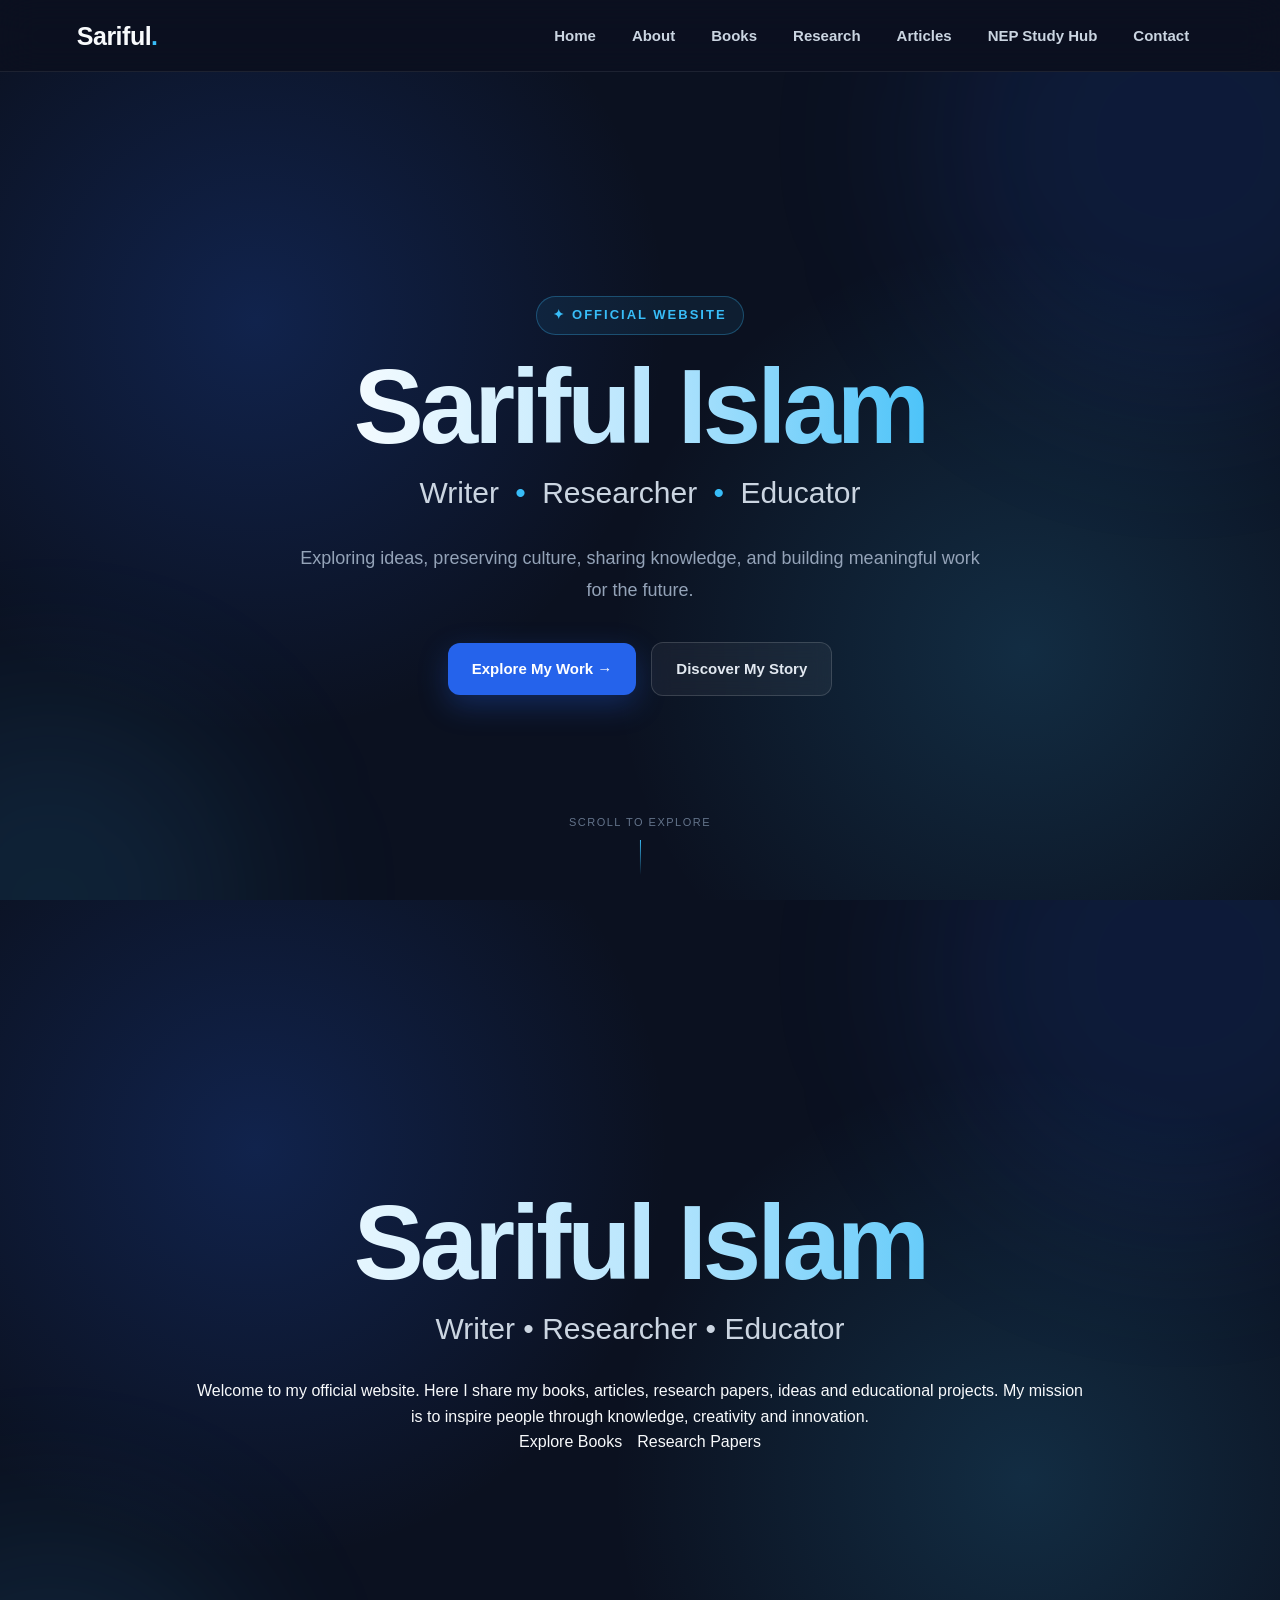
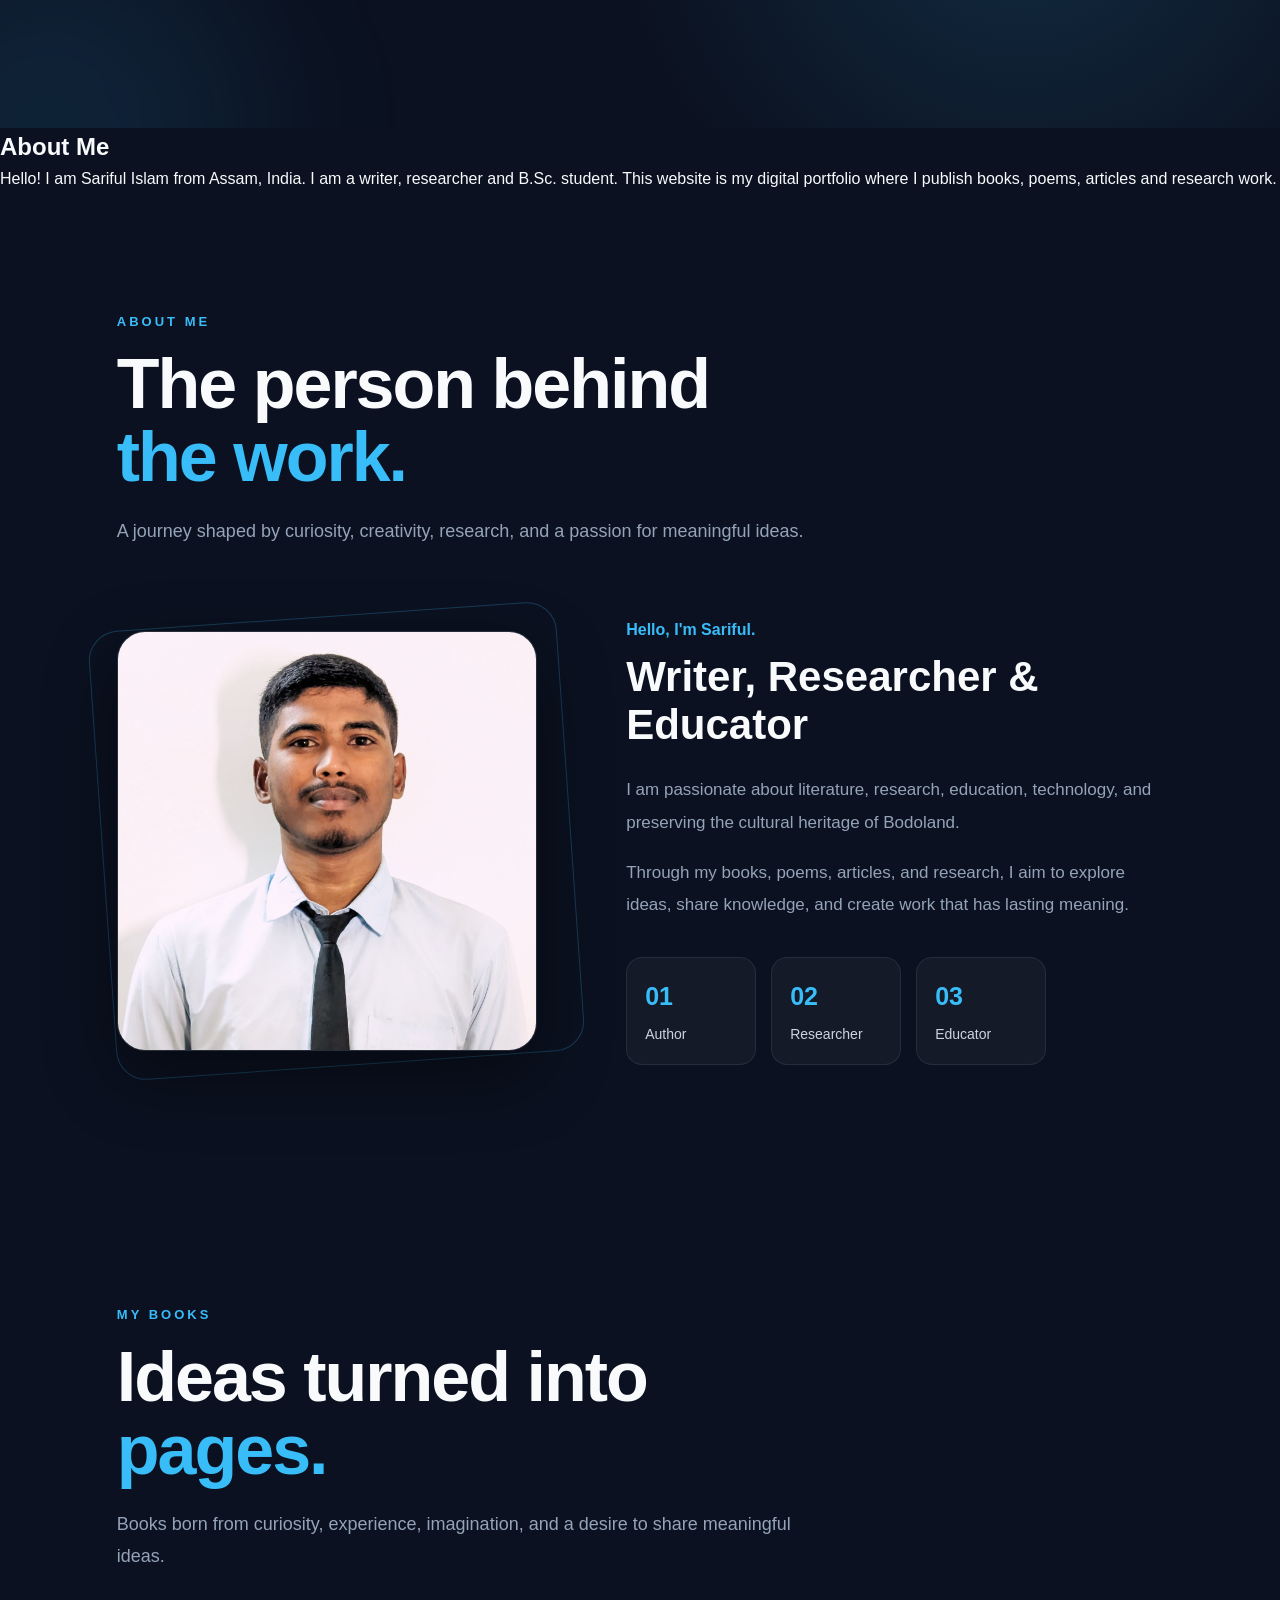
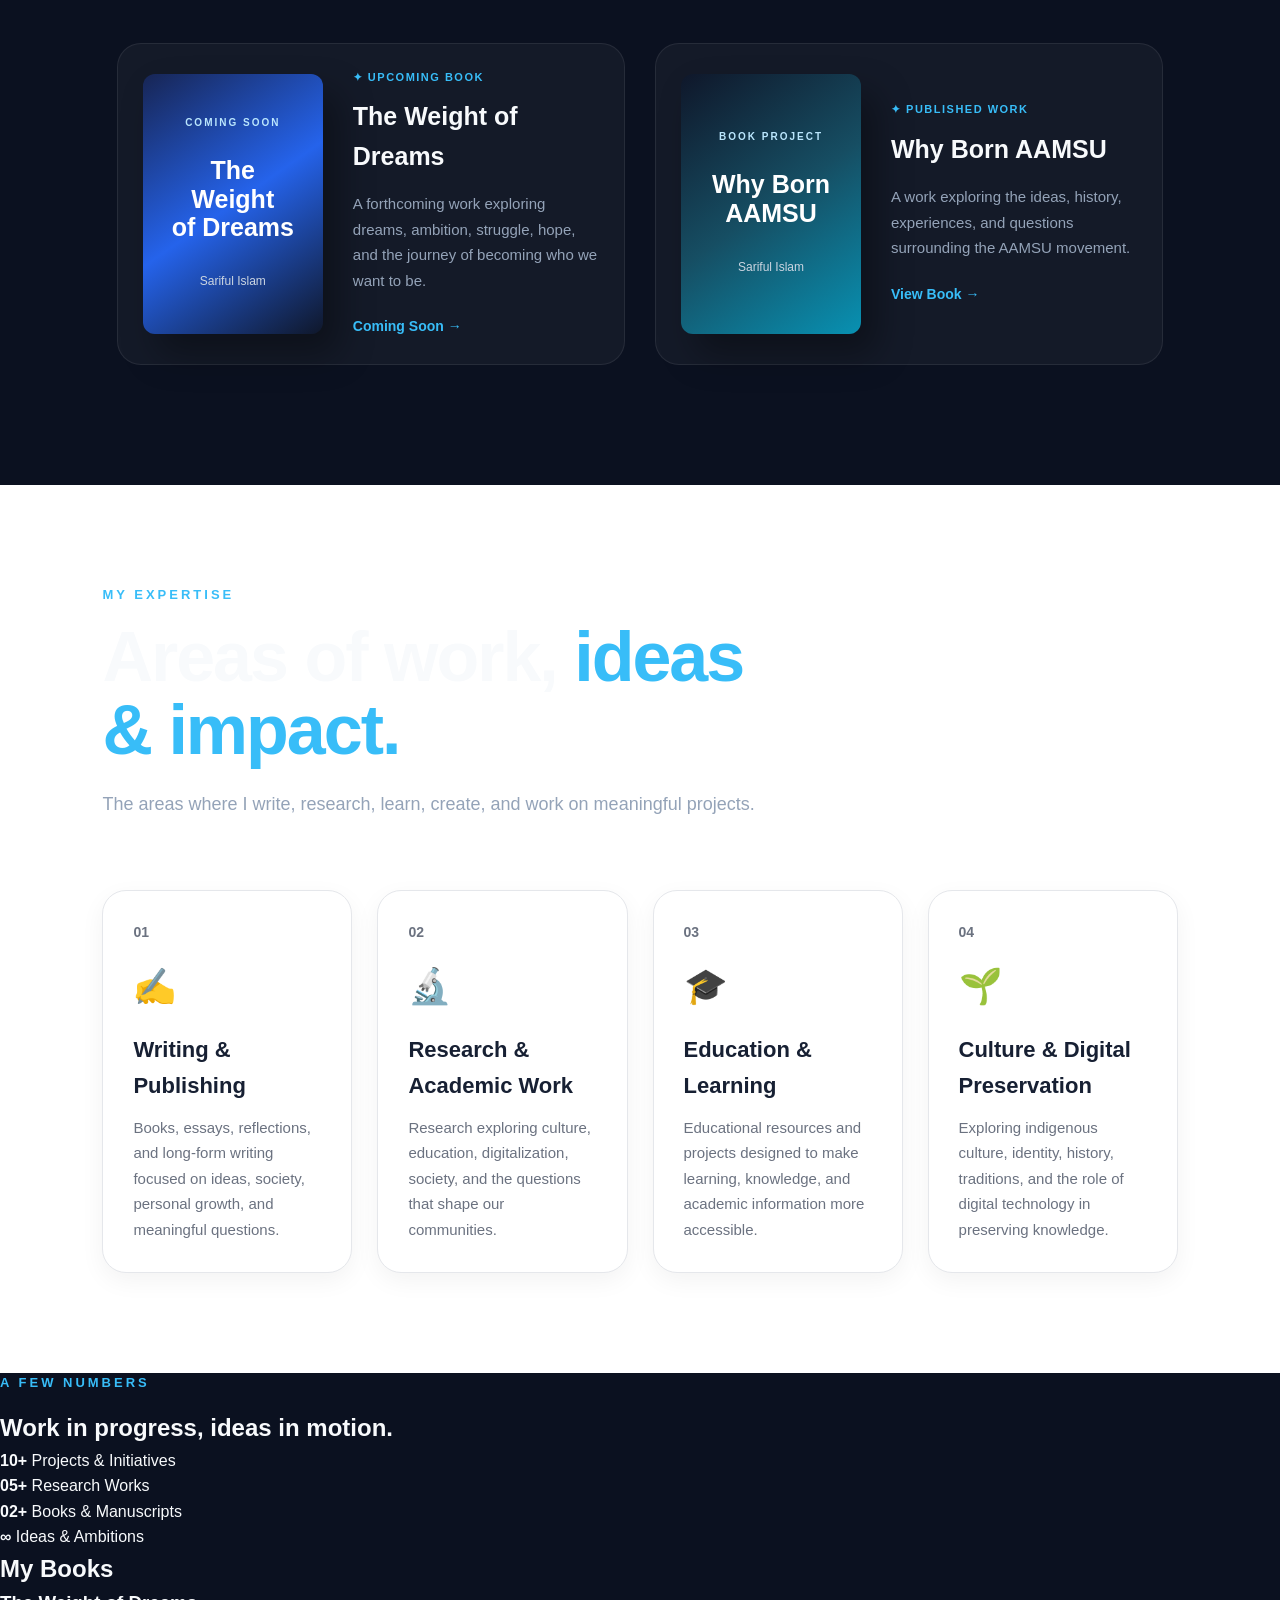
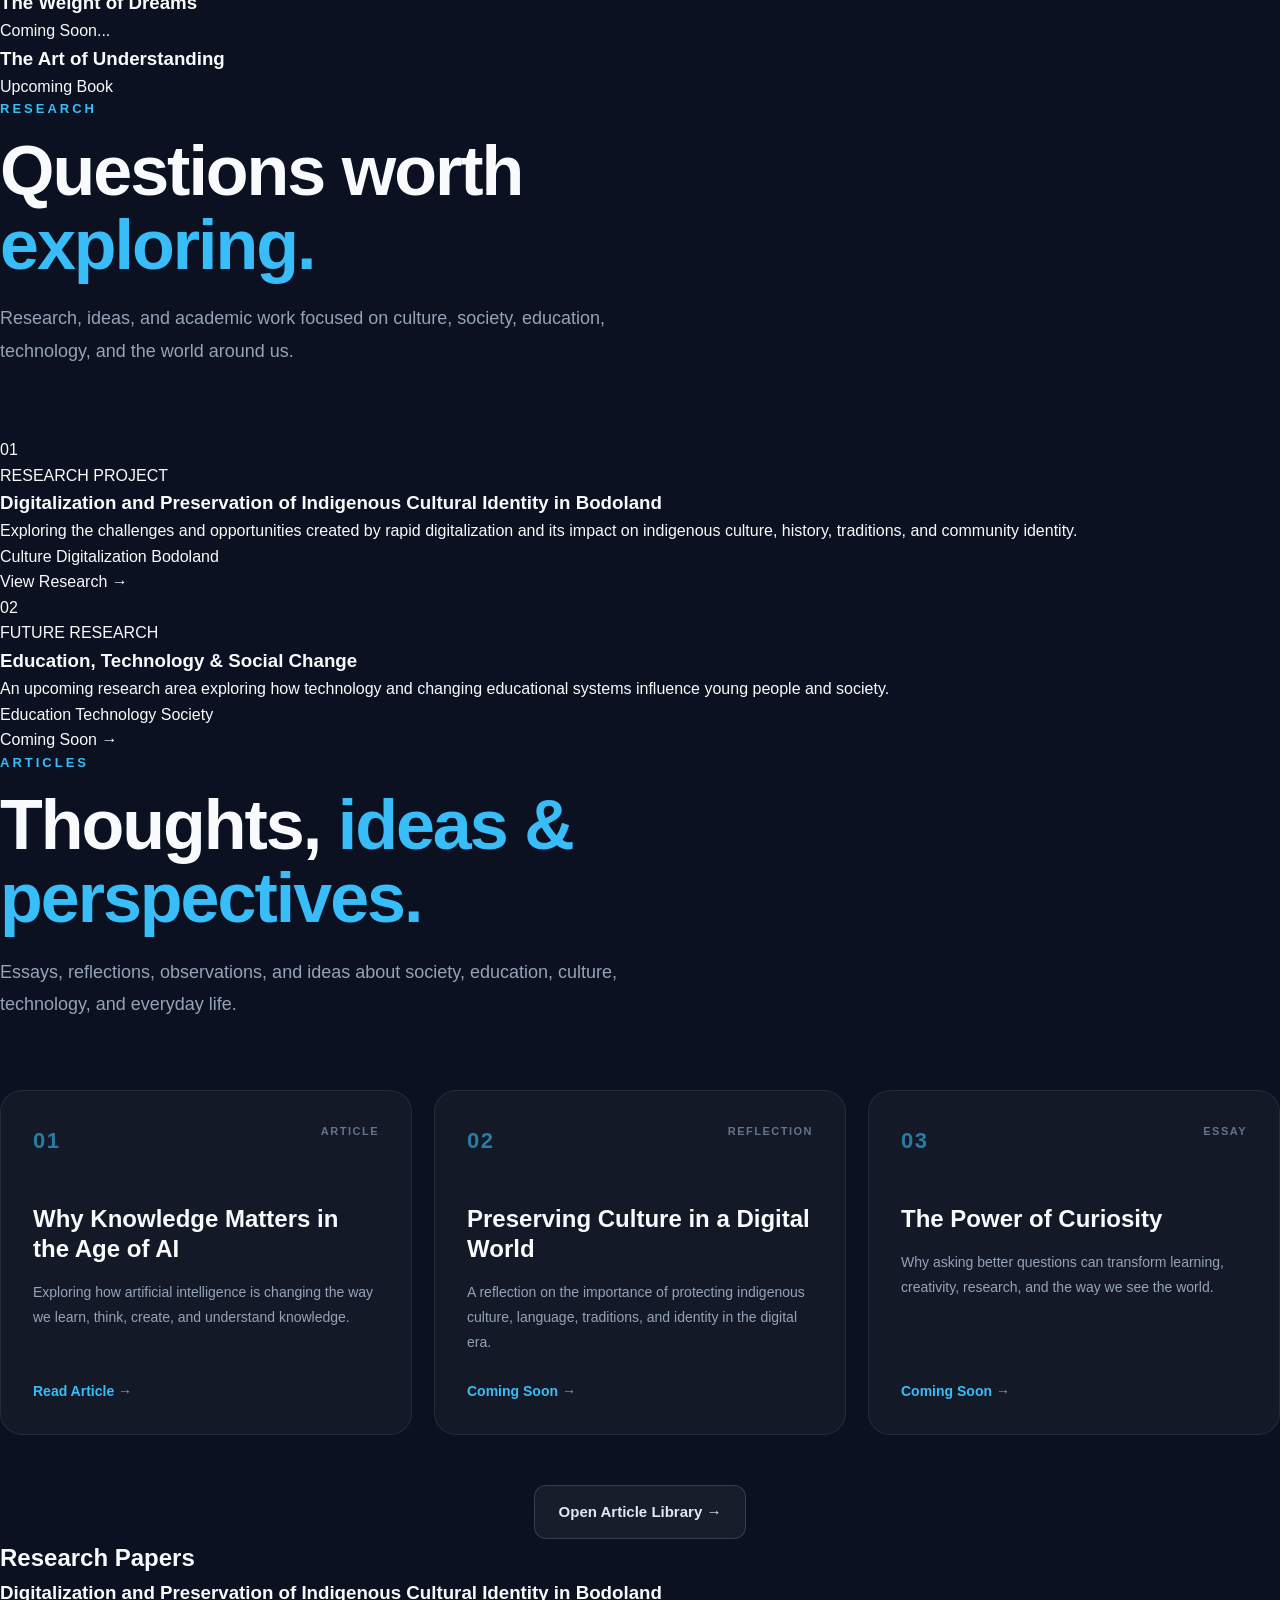
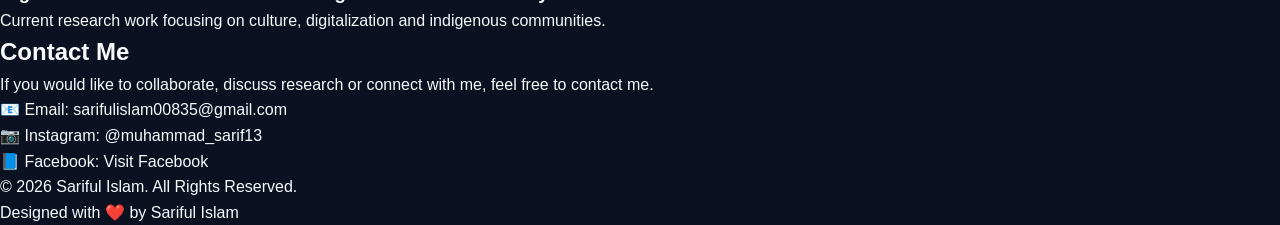
==== index.html @ 5f6d7ff1 "Update index.html" ====
<!DOCTYPE html>
<html lang="en">
<head>
<meta charset="UTF-8">
<meta name="viewport" content="width=device-width, initial-scale=1.0">

<title>Sariful Islam | Official Website</title>

<link rel="stylesheet" href="css/style.css">

</head>
<body>

<!-- Navigation -->

<nav class="navbar">

    <a href="index.html" class="logo">
        Sariful<span>.</span>
    </a>

    <div class="nav-links">

        <a href="index.html">Home</a>
        <a href="#about">About</a>
        <a href="#books">Books</a>
        <a href="#research">Research</a>
        <a href="#articles">Articles</a>
        <a href="study-hub.html">NEP Study Hub</a>
        <a href="#contact">Contact</a>

    </div>

    <button class="menu-btn" aria-label="Open Menu">
        ☰
    </button>

</nav>
<!-- =========================================
     STEP 3 — PREMIUM HERO SECTION
========================================= -->

<section class="hero" id="home">

    <div class="hero-content">

        <p class="hero-label">
            ✦ OFFICIAL WEBSITE
        </p>

        <h1>
            Sariful Islam
        </h1>

        <h2>
            Writer <span>•</span> Researcher <span>•</span> Educator
        </h2>

        <p class="hero-description">
            Exploring ideas, preserving culture, sharing knowledge,
            and building meaningful work for the future.
        </p>

        <div class="hero-buttons">

            <a href="#books" class="hero-btn primary-btn">
                Explore My Work →
            </a>

            <a href="#about" class="hero-btn secondary-btn">
                Discover My Story
            </a>

        </div>

    </div>

    <div class="hero-scroll">
        <span>Scroll to explore</span>
        <div class="scroll-line"></div>
    </div>

</section>
<!-- Hero Section -->

<header class="hero">

<div class="hero-content">

<h1>
Sariful Islam
</h1>

<h2>
Writer • Researcher • Educator
</h2>

<p>

Welcome to my official website.

Here I share my books, articles, research papers, ideas and educational projects.

My mission is to inspire people through knowledge, creativity and innovation.

</p>

<div class="hero-buttons">

<a href="#">
Explore Books
</a>

<a href="#">
Research Papers
</a>

</div>

</div>

</header>

<!-- About Section -->

<section class="about">

<h2>
About Me
</h2>

<p>

Hello!

I am Sariful Islam from Assam, India.

I am a writer, researcher and B.Sc. student.

This website is my digital portfolio where I publish books, poems, articles and research work.

</p>

</section>
    <!-- =========================================
     STEP 4 — ABOUT SECTION
========================================= -->

<section class="about-section" id="about">

    <div class="section-heading">
        <p class="section-label">ABOUT ME</p>

        <h2>
            The person behind<br>
            <span>the work.</span>
        </h2>

        <p class="section-intro">
            A journey shaped by curiosity, creativity,
            research, and a passion for meaningful ideas.
        </p>
    </div>

    <div class="about-grid">

        <div class="about-image">

            <img
                src="sariful.jpg.jpeg"
                alt="Sariful Islam"
            >

        </div>

        <div class="about-content">

            <p class="about-greeting">
                Hello, I'm Sariful.
            </p>

            <h3>
                Writer, Researcher &amp; Educator
            </h3>

            <p>
                I am passionate about literature, research,
                education, technology, and preserving the
                cultural heritage of Bodoland.
            </p>

            <p>
                Through my books, poems, articles, and research,
                I aim to explore ideas, share knowledge, and
                create work that has lasting meaning.
            </p>

            <div class="about-stats">

                <div class="stat">
                    <strong>01</strong>
                    <span>Author</span>
                </div>

                <div class="stat">
                    <strong>02</strong>
                    <span>Researcher</span>
                </div>

                <div class="stat">
                    <strong>03</strong>
                    <span>Educator</span>
                </div>

            </div>

        </div>

    </div>

</section>
    <!-- =========================================
     STEP 5 — BOOKS SECTION
========================================= -->

<section class="books-section" id="books">

    <div class="section-heading">
        <p class="section-label">MY BOOKS</p>

        <h2>
            Ideas turned into
            <span>pages.</span>
        </h2>

        <p class="section-intro">
            Books born from curiosity, experience,
            imagination, and a desire to share meaningful ideas.
        </p>
    </div>

    <div class="books-grid">

        <!-- Book 1 -->

        <article class="book-card">

            <div class="book-cover">
                <div class="book-cover-content">
                    <p>COMING SOON</p>

                    <h3>The Weight<br>of Dreams</h3>

                    <span>Sariful Islam</span>
                </div>
            </div>

            <div class="book-info">

                <p class="book-status">
                    ✦ UPCOMING BOOK
                </p>

                <h3>The Weight of Dreams</h3>

                <p>
                    A forthcoming work exploring dreams,
                    ambition, struggle, hope, and the journey
                    of becoming who we want to be.
                </p>

                <a href="#" class="book-link">
                    Coming Soon →
                </a>

            </div>

        </article>


        <!-- Book 2 -->

        <article class="book-card">

            <div class="book-cover book-cover-alt">
                <div class="book-cover-content">

                    <p>BOOK PROJECT</p>

                    <h3>Why Born<br>AAMSU</h3>

                    <span>Sariful Islam</span>

                </div>
            </div>

            <div class="book-info">

                <p class="book-status">
                    ✦ PUBLISHED WORK
                </p>

                <h3>Why Born AAMSU</h3>

                <p>
                    A work exploring the ideas, history,
                    experiences, and questions surrounding
                    the AAMSU movement.
                </p>

                <a href="#" class="book-link">
                    View Book →
                </a>

            </div>

        </article>

    </div>

</section>
<!-- =========================================
     EXPERTISE SECTION
========================================= -->

<section class="expertise-section" id="expertise">

    <div class="section-heading">

        <p class="section-label">MY EXPERTISE</p>

        <h2>
            Areas of work,
            <span>ideas &amp; impact.</span>
        </h2>

        <p class="section-intro">
            The areas where I write, research, learn,
            create, and work on meaningful projects.
        </p>

    </div>


    <div class="expertise-grid">

        <article class="expertise-card">

            <div class="expertise-number">01</div>

            <div class="expertise-icon">✍️</div>

            <h3>Writing &amp; Publishing</h3>

            <p>
                Books, essays, reflections, and long-form
                writing focused on ideas, society,
                personal growth, and meaningful questions.
            </p>

        </article>


        <article class="expertise-card">

            <div class="expertise-number">02</div>

            <div class="expertise-icon">🔬</div>

            <h3>Research &amp; Academic Work</h3>

            <p>
                Research exploring culture, education,
                digitalization, society, and the questions
                that shape our communities.
            </p>

        </article>


        <article class="expertise-card">

            <div class="expertise-number">03</div>

            <div class="expertise-icon">🎓</div>

            <h3>Education &amp; Learning</h3>

            <p>
                Educational resources and projects designed
                to make learning, knowledge, and academic
                information more accessible.
            </p>

        </article>


        <article class="expertise-card">

            <div class="expertise-number">04</div>

            <div class="expertise-icon">🌱</div>

            <h3>Culture &amp; Digital Preservation</h3>

            <p>
                Exploring indigenous culture, identity,
                history, traditions, and the role of
                digital technology in preserving knowledge.
            </p>

        </article>

    </div>

</section>

<!-- =========================================
     STATISTICS SECTION
========================================= -->

<section class="stats-section">

    <div class="stats-intro">

        <p class="section-label">A FEW NUMBERS</p>

        <h2>
            Work in progress,
            <span>ideas in motion.</span>
        </h2>

    </div>


    <div class="stats-grid">

        <div class="stat-item">
            <strong>10+</strong>
            <span>Projects &amp; Initiatives</span>
        </div>

        <div class="stat-item">
            <strong>05+</strong>
            <span>Research Works</span>
        </div>

        <div class="stat-item">
            <strong>02+</strong>
            <span>Books &amp; Manuscripts</span>
        </div>

        <div class="stat-item">
            <strong>∞</strong>
            <span>Ideas &amp; Ambitions</span>
        </div>

    </div>

</section>
<!-- Books Section -->

<section class="books">

<h2>My Books</h2>

<div class="card-container">

<div class="card">
<h3>The Weight of Dreams</h3>
<p>Coming Soon...</p>
</div>

<div class="card">
<h3>The Art of Understanding</h3>
<p>Upcoming Book</p>
</div>

</div>

</section>
<!-- =========================================
     STEP 6 — RESEARCH SECTION
========================================= -->

<section class="research-section" id="research">

    <div class="section-heading">
        <p class="section-label">RESEARCH</p>

        <h2>
            Questions worth
            <span>exploring.</span>
        </h2>

        <p class="section-intro">
            Research, ideas, and academic work focused on
            culture, society, education, technology, and
            the world around us.
        </p>
    </div>

    <div class="research-grid">

        <article class="research-card">

            <div class="research-number">01</div>

            <div class="research-content">

                <p class="research-type">
                    RESEARCH PROJECT
                </p>

                <h3>
                    Digitalization and Preservation
                    of Indigenous Cultural Identity
                    in Bodoland
                </h3>

                <p>
                    Exploring the challenges and opportunities
                    created by rapid digitalization and its impact
                    on indigenous culture, history, traditions,
                    and community identity.
                </p>

                <div class="research-tags">
                    <span>Culture</span>
                    <span>Digitalization</span>
                    <span>Bodoland</span>
                </div>

                <a href="#" class="research-link">
                    View Research →
                </a>

            </div>

        </article>


        <article class="research-card">

            <div class="research-number">02</div>

            <div class="research-content">

                <p class="research-type">
                    FUTURE RESEARCH
                </p>

                <h3>
                    Education, Technology
                    &amp; Social Change
                </h3>

                <p>
                    An upcoming research area exploring how
                    technology and changing educational systems
                    influence young people and society.
                </p>

                <div class="research-tags">
                    <span>Education</span>
                    <span>Technology</span>
                    <span>Society</span>
                </div>

                <a href="#" class="research-link">
                    Coming Soon →
                </a>

            </div>

        </article>

    </div>

</section>
    <!-- =========================================
     STEP 7 — ARTICLES SECTION
========================================= -->

<section class="articles-section" id="articles">

    <div class="section-heading">

        <p class="section-label">ARTICLES</p>

        <h2>
            Thoughts,
            <span>ideas &amp; perspectives.</span>
        </h2>

        <p class="section-intro">
            Essays, reflections, observations, and ideas
            about society, education, culture, technology,
            and everyday life.
        </p>

    </div>

    <div class="articles-grid">

        <article class="article-card">

            <div class="article-meta">
                <span>01</span>
                <span>ARTICLE</span>
            </div>

            <h3>
                Why Knowledge Matters
                in the Age of AI
            </h3>

            <p>
                Exploring how artificial intelligence is changing
                the way we learn, think, create, and understand
                knowledge.
            </p>

            <a href="Article.html" class="article-link">
                Read Article →
            </a>

        </article>


        <article class="article-card">

            <div class="article-meta">
                <span>02</span>
                <span>REFLECTION</span>
            </div>

            <h3>
                Preserving Culture
                in a Digital World
            </h3>

            <p>
                A reflection on the importance of protecting
                indigenous culture, language, traditions,
                and identity in the digital era.
            </p>

            <a href="#" class="article-link">
                Coming Soon →
            </a>

        </article>


        <article class="article-card">

            <div class="article-meta">
                <span>03</span>
                <span>ESSAY</span>
            </div>

            <h3>
                The Power of
                Curiosity
            </h3>

            <p>
                Why asking better questions can transform
                learning, creativity, research, and the way
                we see the world.
            </p>

            <a href="#" class="article-link">
                Coming Soon →
            </a>

        </article>

    </div>

    <div class="articles-more">

        <a href="Article.html" class="hero-btn secondary-btn">
            Open Article Library →
        </a>

    </div>

</section>

   
</section>
<!-- Research Section -->

<section class="research">

<h2>Research Papers</h2>

<div class="card">

<h3>Digitalization and Preservation of Indigenous Cultural Identity in Bodoland</h3>

<p>
Current research work focusing on culture, digitalization and indigenous communities.
</p>

</div>

</section>

<!-- Contact Section -->

<section class="contact">

<h2>Contact Me</h2>

<p>If you would like to collaborate, discuss research or connect with me, feel free to contact me.</p>

<div class="contact-links">

<p>📧 Email: <a href="mailto:sarifulislam00835@gmail.com">sarifulislam00835@gmail.com</a></p>

<p>📷 Instagram:
<a href="https://www.instagram.com/muhammad_sarif13" target="_blank">
@muhammad_sarif13
</a>
</p>

<p>📘 Facebook:
<a href="https://www.facebook.com/share/17vDSxPiMW/" target="_blank">
Visit Facebook
</a>
</p>

</div>

</section>

<!-- Footer -->

<footer>

<p>© 2026 Sariful Islam. All Rights Reserved.</p>

<p>Designed with ❤️ by Sariful Islam</p>

</footer>

<script src="js/script.js"></script>

</body>
</html>
---- css/style.css ----
/* =========================================
   SARIFUL ISLAM — OFFICIAL WEBSITE
   PREMIUM DESIGN SYSTEM
   STEP 1: FOUNDATION
========================================= */

* {
    margin: 0;
    padding: 0;
    box-sizing: border-box;
}

html {
    scroll-behavior: smooth;
}

body {
    font-family: Arial, Helvetica, sans-serif;
    background: #0b1120;
    color: #f8fafc;
    line-height: 1.6;
    overflow-x: hidden;
}

a {
    color: inherit;
    text-decoration: none;
}

button,
a {
    -webkit-tap-highlight-color: transparent;
}

::selection {
    background: #38bdf8;
    color: #0b1120;
}
/* =========================================
   STEP 2 — PREMIUM NAVIGATION
========================================= */

.navbar {
    position: sticky;
    top: 0;
    z-index: 1000;

    width: 100%;
    min-height: 72px;
    padding: 0 6%;

    display: flex;
    align-items: center;
    justify-content: space-between;

    background: rgba(11, 17, 32, 0.82);
    backdrop-filter: blur(18px);
    -webkit-backdrop-filter: blur(18px);

    border-bottom: 1px solid rgba(255, 255, 255, 0.08);
}

.logo {
    font-size: 25px;
    font-weight: 800;
    letter-spacing: -0.5px;
}

.logo span {
    color: #38bdf8;
}

.nav-links {
    display: flex;
    align-items: center;
    gap: 8px;
}

.nav-links a {
    position: relative;

    padding: 10px 14px;

    color: #cbd5e1;
    font-size: 15px;
    font-weight: 600;

    transition: color 0.3s ease;
}

.nav-links a::after {
    content: "";

    position: absolute;
    left: 14px;
    right: 14px;
    bottom: 3px;

    height: 2px;

    background: #38bdf8;

    transform: scaleX(0);
    transform-origin: center;

    transition: transform 0.3s ease;
}

.nav-links a:hover {
    color: #ffffff;
}

.nav-links a:hover::after {
    transform: scaleX(1);
}

.menu-btn {
    display: none;

    border: none;
    background: transparent;

    color: #ffffff;
    font-size: 28px;

    cursor: pointer;
}
/* =========================================
   STEP 3B — PREMIUM HERO
========================================= */

.hero {
    position: relative;
    min-height: calc(100vh - 72px);
    padding: 100px 8% 80px;

    display: flex;
    align-items: center;
    justify-content: center;

    text-align: center;
    overflow: hidden;

    background:
        radial-gradient(circle at 20% 30%, rgba(37, 99, 235, 0.22), transparent 35%),
        radial-gradient(circle at 80% 70%, rgba(56, 189, 248, 0.16), transparent 35%);
}

.hero::before {
    content: "";

    position: absolute;
    width: 500px;
    height: 500px;

    top: -180px;
    right: -150px;

    border-radius: 50%;

    background: rgba(37, 99, 235, 0.12);
    filter: blur(80px);

    pointer-events: none;
}

.hero::after {
    content: "";

    position: absolute;
    width: 400px;
    height: 400px;

    bottom: -200px;
    left: -150px;

    border-radius: 50%;

    background: rgba(56, 189, 248, 0.10);
    filter: blur(80px);

    pointer-events: none;
}

.hero-content {
    position: relative;
    z-index: 2;

    max-width: 900px;
}

.hero-label {
    display: inline-block;

    margin-bottom: 22px;
    padding: 8px 16px;

    border: 1px solid rgba(56, 189, 248, 0.3);
    border-radius: 50px;

    background: rgba(56, 189, 248, 0.08);

    color: #38bdf8;
    font-size: 13px;
    font-weight: 700;
    letter-spacing: 2px;
}

.hero h1 {
    margin-bottom: 12px;

    font-size: clamp(55px, 9vw, 105px);
    line-height: 0.95;
    letter-spacing: -4px;
    font-weight: 900;

    background: linear-gradient(
        90deg,
        #ffffff,
        #bae6fd,
        #38bdf8
    );

    -webkit-background-clip: text;
    -webkit-text-fill-color: transparent;
    background-clip: text;
}

.hero h2 {
    margin-bottom: 25px;

    color: #cbd5e1;
    font-size: clamp(20px, 3vw, 30px);
    font-weight: 500;
}

.hero h2 span {
    color: #38bdf8;
    margin: 0 8px;
}

.hero-description {
    max-width: 680px;
    margin: 0 auto 35px;

    color: #94a3b8;
    font-size: 18px;
    line-height: 1.8;
}

.hero-buttons {
    display: flex;
    justify-content: center;
    align-items: center;
    gap: 15px;
    flex-wrap: wrap;
}

.hero-btn {
    display: inline-flex;
    align-items: center;
    justify-content: center;

    min-width: 180px;
    padding: 14px 24px;

    border-radius: 12px;

    font-size: 15px;
    font-weight: 700;

    transition:
        transform 0.3s ease,
        box-shadow 0.3s ease,
        background 0.3s ease;
}

.primary-btn {
    background: #2563eb;
    color: #ffffff;

    box-shadow: 0 10px 30px rgba(37, 99, 235, 0.3);
}

.primary-btn:hover {
    transform: translateY(-4px);
    background: #3b82f6;

    box-shadow: 0 15px 35px rgba(37, 99, 235, 0.45);
}

.secondary-btn {
    border: 1px solid rgba(255, 255, 255, 0.15);

    background: rgba(255, 255, 255, 0.05);
    color: #e2e8f0;

    backdrop-filter: blur(10px);
}

.secondary-btn:hover {
    transform: translateY(-4px);

    background: rgba(255, 255, 255, 0.10);
    border-color: rgba(56, 189, 248, 0.4);
}

.hero-scroll {
    position: absolute;

    bottom: 25px;
    left: 50%;
    transform: translateX(-50%);

    display: flex;
    flex-direction: column;
    align-items: center;

    color: #64748b;

    font-size: 11px;
    letter-spacing: 1.5px;
    text-transform: uppercase;
}

.scroll-line {
    width: 1px;
    height: 35px;

    margin-top: 8px;

    background: linear-gradient(
        to bottom,
        #38bdf8,
        transparent
    );
}
@media (max-width: 768px) {

    .hero {
        min-height: calc(100vh - 72px);
        padding: 80px 20px 100px;
    }

    .hero h1 {
        letter-spacing: -2px;
    }

    .hero-description {
        font-size: 16px;
    }

    .hero-buttons {
        flex-direction: column;
        width: 100%;
    }

    .hero-btn {
        width: 100%;
        max-width: 320px;
    }

    .hero-scroll {
        display: none;
    }
}
/* =========================================
   STEP 4B — PREMIUM ABOUT SECTION
========================================= */

.about-section {
    max-width: 1200px;
    margin: 0 auto;
    padding: 120px 6%;
}

.section-heading {
    max-width: 700px;
    margin-bottom: 70px;
}

.section-label {
    margin-bottom: 15px;
    color: #38bdf8;
    font-size: 13px;
    font-weight: 800;
    letter-spacing: 3px;
}

.section-heading h2 {
    margin-bottom: 20px;
    font-size: clamp(42px, 6vw, 70px);
    line-height: 1.05;
    letter-spacing: -2px;
}

.section-heading h2 span {
    color: #38bdf8;
}

.section-intro {
    color: #94a3b8;
    font-size: 18px;
    line-height: 1.8;
}

.about-grid {
    display: grid;
    grid-template-columns: 0.9fr 1.1fr;
    gap: 70px;
    align-items: center;
}

.about-image {
    position: relative;
}

.about-image::before {
    content: "";
    position: absolute;
    inset: -15px;
    border: 1px solid rgba(56, 189, 248, 0.25);
    border-radius: 30px;
    transform: rotate(-4deg);
}

.about-image img {
    position: relative;
    z-index: 1;

    display: block;
    width: 100%;
    max-width: 420px;
    aspect-ratio: 1 / 1;
    object-fit: cover;

    border-radius: 28px;

    border: 1px solid rgba(255, 255, 255, 0.12);

    box-shadow: 0 25px 70px rgba(0, 0, 0, 0.45);
}

.about-content {
    max-width: 650px;
}

.about-greeting {
    margin-bottom: 10px;
    color: #38bdf8;
    font-weight: 700;
}

.about-content h3 {
    margin-bottom: 25px;
    font-size: clamp(28px, 4vw, 42px);
    line-height: 1.15;
}

.about-content > p:not(.about-greeting) {
    margin-bottom: 18px;
    color: #94a3b8;
    font-size: 17px;
    line-height: 1.9;
}

.about-stats {
    display: flex;
    gap: 15px;
    margin-top: 35px;
    flex-wrap: wrap;
}

.stat {
    min-width: 130px;
    padding: 18px;

    border: 1px solid rgba(255, 255, 255, 0.08);
    border-radius: 16px;

    background: rgba(255, 255, 255, 0.04);
}

.stat strong {
    display: block;
    margin-bottom: 5px;

    color: #38bdf8;
    font-size: 25px;
}

.stat span {
    color: #cbd5e1;
    font-size: 14px;
}

/* Mobile */

@media (max-width: 768px) {

    .about-section {
        padding: 90px 20px;
    }

    .section-heading {
        margin-bottom: 50px;
    }

    .about-grid {
        grid-template-columns: 1fr;
        gap: 50px;
    }

    .about-image img {
        margin: 0 auto;
    }

    .about-content {
        text-align: center;
    }

    .about-stats {
        justify-content: center;
    }
}
/* =========================================
   STEP 5B — PREMIUM BOOKS SECTION
========================================= */

.books-section {
    max-width: 1200px;
    margin: 0 auto;
    padding: 120px 6%;
}

.books-grid {
    display: grid;
    grid-template-columns: repeat(2, 1fr);
    gap: 30px;
}

.book-card {
    display: grid;
    grid-template-columns: 180px 1fr;
    gap: 30px;
    align-items: center;

    padding: 25px;

    border: 1px solid rgba(255, 255, 255, 0.08);
    border-radius: 24px;

    background: rgba(255, 255, 255, 0.04);

    transition:
        transform 0.35s ease,
        border-color 0.35s ease,
        background 0.35s ease;
}

.book-card:hover {
    transform: translateY(-8px);

    border-color: rgba(56, 189, 248, 0.35);
    background: rgba(255, 255, 255, 0.07);
}

.book-cover {
    min-height: 260px;

    display: flex;
    align-items: center;
    justify-content: center;

    padding: 25px;

    border-radius: 12px;

    background:
        linear-gradient(
            145deg,
            #172554,
            #2563eb,
            #0f172a
        );

    box-shadow:
        15px 20px 35px rgba(0, 0, 0, 0.35);
}

.book-cover-alt {
    background:
        linear-gradient(
            145deg,
            #0f172a,
            #164e63,
            #0891b2
        );
}

.book-cover-content {
    text-align: center;
}

.book-cover-content p {
    margin-bottom: 25px;

    color: #bae6fd;

    font-size: 10px;
    font-weight: 800;
    letter-spacing: 2px;
}

.book-cover-content h3 {
    margin-bottom: 25px;

    color: #ffffff;

    font-size: 25px;
    line-height: 1.15;
}

.book-cover-content span {
    color: #cbd5e1;
    font-size: 12px;
}

.book-info {
    min-width: 0;
}

.book-status {
    margin-bottom: 10px;

    color: #38bdf8;

    font-size: 11px;
    font-weight: 800;
    letter-spacing: 1.5px;
}

.book-info h3 {
    margin-bottom: 15px;

    color: #f8fafc;

    font-size: 25px;
}

.book-info > p:not(.book-status) {
    margin-bottom: 20px;

    color: #94a3b8;

    font-size: 15px;
    line-height: 1.7;
}

.book-link {
    display: inline-block;

    color: #38bdf8;

    font-size: 14px;
    font-weight: 700;

    transition: transform 0.3s ease;
}

.book-link:hover {
    transform: translateX(6px);
}

/* Mobile */

@media (max-width: 900px) {

    .books-grid {
        grid-template-columns: 1fr;
    }
}

@media (max-width: 600px) {

    .books-section {
        padding: 90px 20px;
    }

    .book-card {
        grid-template-columns: 1fr;
    }

    .book-cover {
        min-height: 300px;
        max-width: 220px;
        width: 100%;
        margin: auto;
    }
}
<!-- =========================================
     STEP 6 — RESEARCH SECTION
========================================= -->

<section class="research-section" id="research">

    <div class="section-heading">
        <p class="section-label">RESEARCH</p>

        <h2>
            Questions worth
            <span>exploring.</span>
        </h2>

        <p class="section-intro">
            Research, ideas, and academic work focused on
            culture, society, education, technology, and
            the world around us.
        </p>
    </div>

    <div class="research-grid">

        <article class="research-card">

            <div class="research-number">01</div>

            <div class="research-content">

                <p class="research-type">
                    RESEARCH PROJECT
                </p>

                <h3>
                    Digitalization and Preservation
                    of Indigenous Cultural Identity
                    in Bodoland
                </h3>

                <p>
                    Exploring the challenges and opportunities
                    created by rapid digitalization and its impact
                    on indigenous culture, history, traditions,
                    and community identity.
                </p>

                <div class="research-tags">
                    <span>Culture</span>
                    <span>Digitalization</span>
                    <span>Bodoland</span>
                </div>

                <a href="#" class="research-link">
                    View Research →
                </a>

            </div>

        </article>


        <article class="research-card">

            <div class="research-number">02</div>

            <div class="research-content">

                <p class="research-type">
                    FUTURE RESEARCH
                </p>

                <h3>
                    Education, Technology
                    &amp; Social Change
                </h3>

                <p>
                    An upcoming research area exploring how
                    technology and changing educational systems
                    influence young people and society.
                </p>

                <div class="research-tags">
                    <span>Education</span>
                    <span>Technology</span>
                    <span>Society</span>
                </div>

                <a href="#" class="research-link">
                    Coming Soon →
                </a>

            </div>

        </article>

    </div>

</section>
/* =========================================
   STEP 7B — PREMIUM ARTICLES SECTION
========================================= */

.articles-section {
    max-width: 1200px;
    margin: 0 auto;
    padding: 120px 6%;
}

.articles-grid {
    display: grid;
    grid-template-columns: repeat(3, 1fr);
    gap: 22px;
}

.article-card {
    position: relative;
    padding: 32px;

    min-height: 310px;

    display: flex;
    flex-direction: column;

    border: 1px solid rgba(255, 255, 255, 0.08);
    border-radius: 22px;

    background: rgba(255, 255, 255, 0.035);

    transition:
        transform 0.35s ease,
        border-color 0.35s ease,
        background 0.35s ease;
}

.article-card:hover {
    transform: translateY(-8px);

    border-color: rgba(56, 189, 248, 0.3);
    background: rgba(255, 255, 255, 0.06);
}

.article-meta {
    display: flex;
    justify-content: space-between;

    margin-bottom: 45px;

    color: #64748b;

    font-size: 11px;
    font-weight: 800;
    letter-spacing: 1.5px;
}

.article-meta span:first-child {
    color: rgba(56, 189, 248, 0.6);
    font-size: 22px;
}

.article-card h3 {
    margin-bottom: 16px;

    color: #f8fafc;

    font-size: 24px;
    line-height: 1.25;
}

.article-card > p {
    margin-bottom: 25px;

    color: #94a3b8;

    font-size: 14px;
    line-height: 1.8;
}

.article-link {
    margin-top: auto;

    color: #38bdf8;

    font-size: 14px;
    font-weight: 700;

    transition: transform 0.3s ease;
}

.article-link:hover {
    transform: translateX(6px);
}

.articles-more {
    display: flex;
    justify-content: center;

    margin-top: 50px;
}

/* Tablet */

@media (max-width: 900px) {

    .articles-grid {
        grid-template-columns: repeat(2, 1fr);
    }
}

/* Mobile */

@media (max-width: 600px) {

    .articles-section {
        padding: 90px 20px;
    }

    .articles-grid {
        grid-template-columns: 1fr;
    }

    .article-card {
        min-height: 280px;
    }
}

/* =========================================
   EXPERTISE SECTION
========================================= */

.expertise-section{
    padding:100px 8%;
    background:#ffffff;
}

.expertise-grid{
    display:grid;
    grid-template-columns:repeat(auto-fit,minmax(250px,1fr));
    gap:25px;
    margin-top:50px;
}

.expertise-card{
    background:#fff;
    border:1px solid #e5e7eb;
    border-radius:24px;
    padding:30px;
    transition:0.3s;
    box-shadow:0 8px 25px rgba(0,0,0,0.05);
}

.expertise-card:hover{
    transform:translateY(-8px);
    box-shadow:0 15px 40px rgba(0,0,0,0.08);
}

.expertise-number{
    font-size:14px;
    color:#6b7280;
    font-weight:700;
    margin-bottom:15px;
}

.expertise-icon{
    font-size:35px;
    margin-bottom:18px;
}

.expertise-card h3{
    font-size:22px;
    margin-bottom:12px;
    color:#172033;
}

.expertise-card p{
    color:#6b7280;
    line-height:1.7;
    font-size:15px;
}
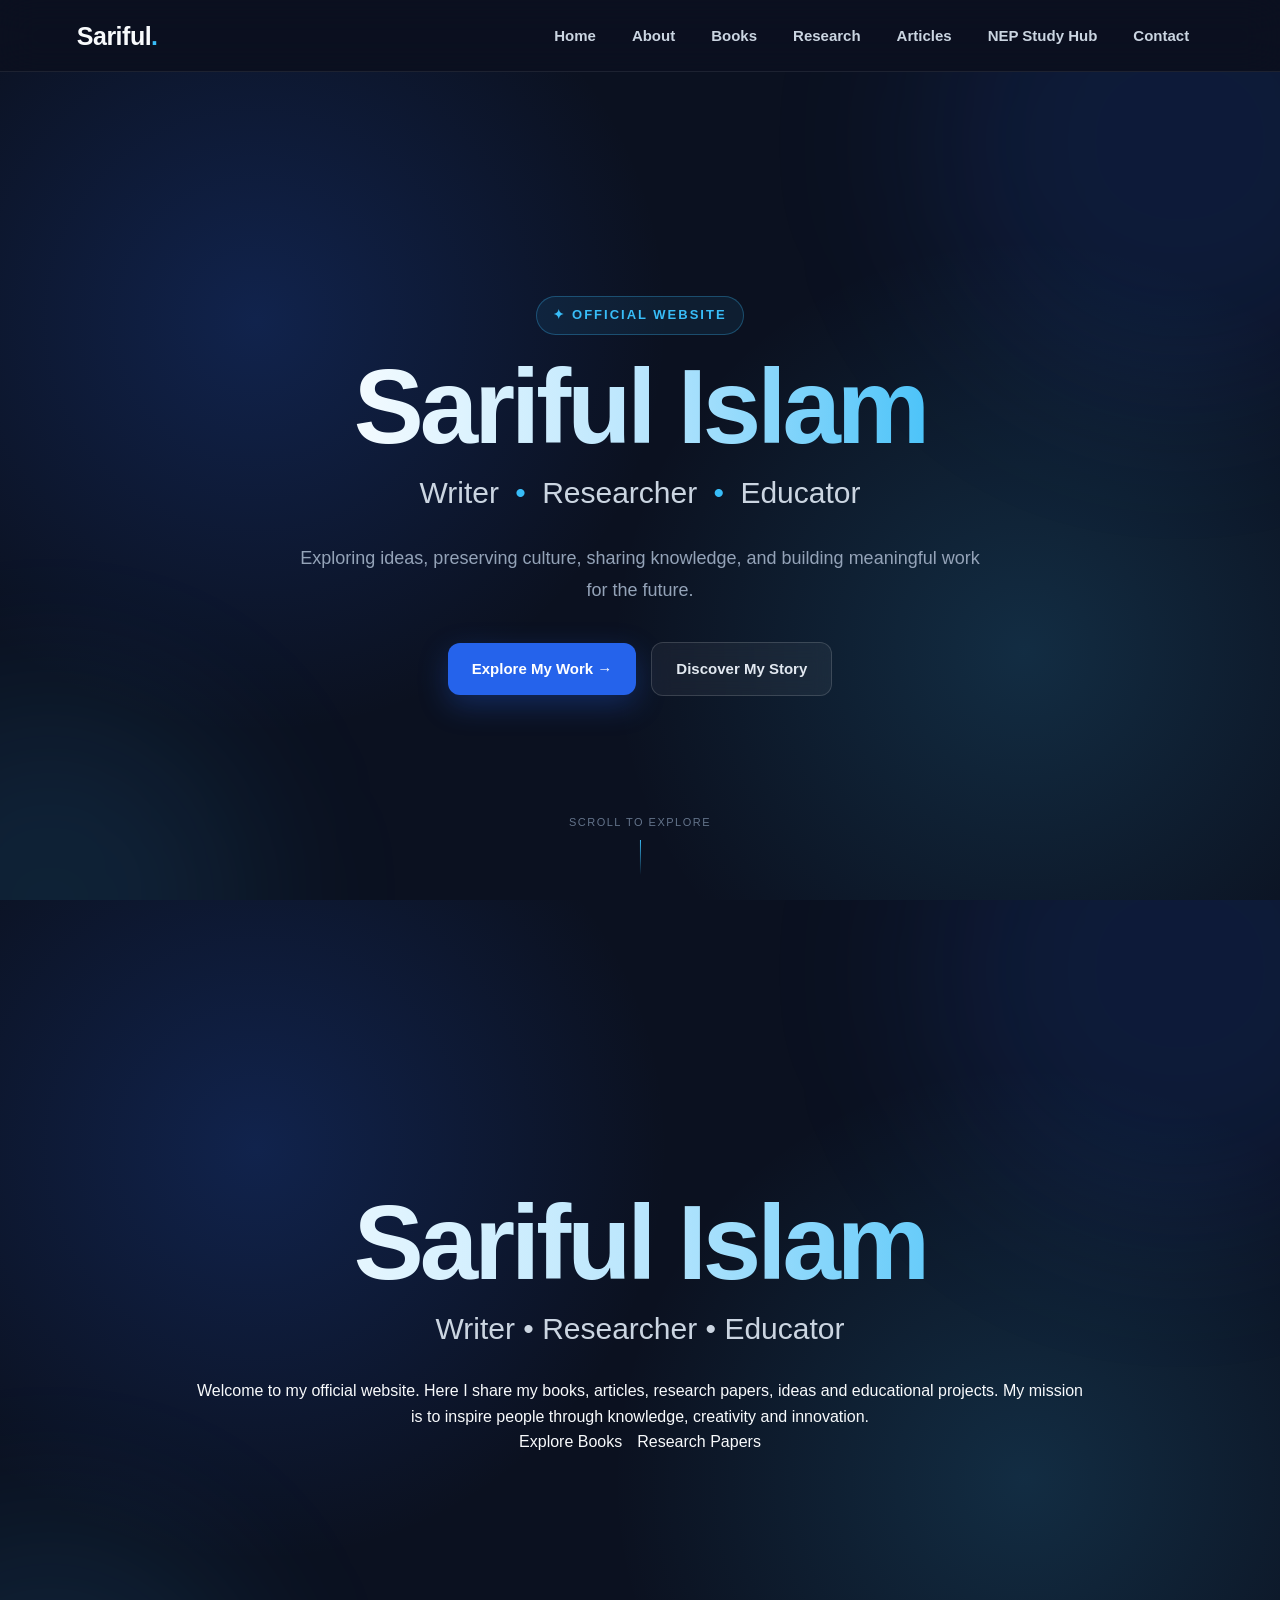
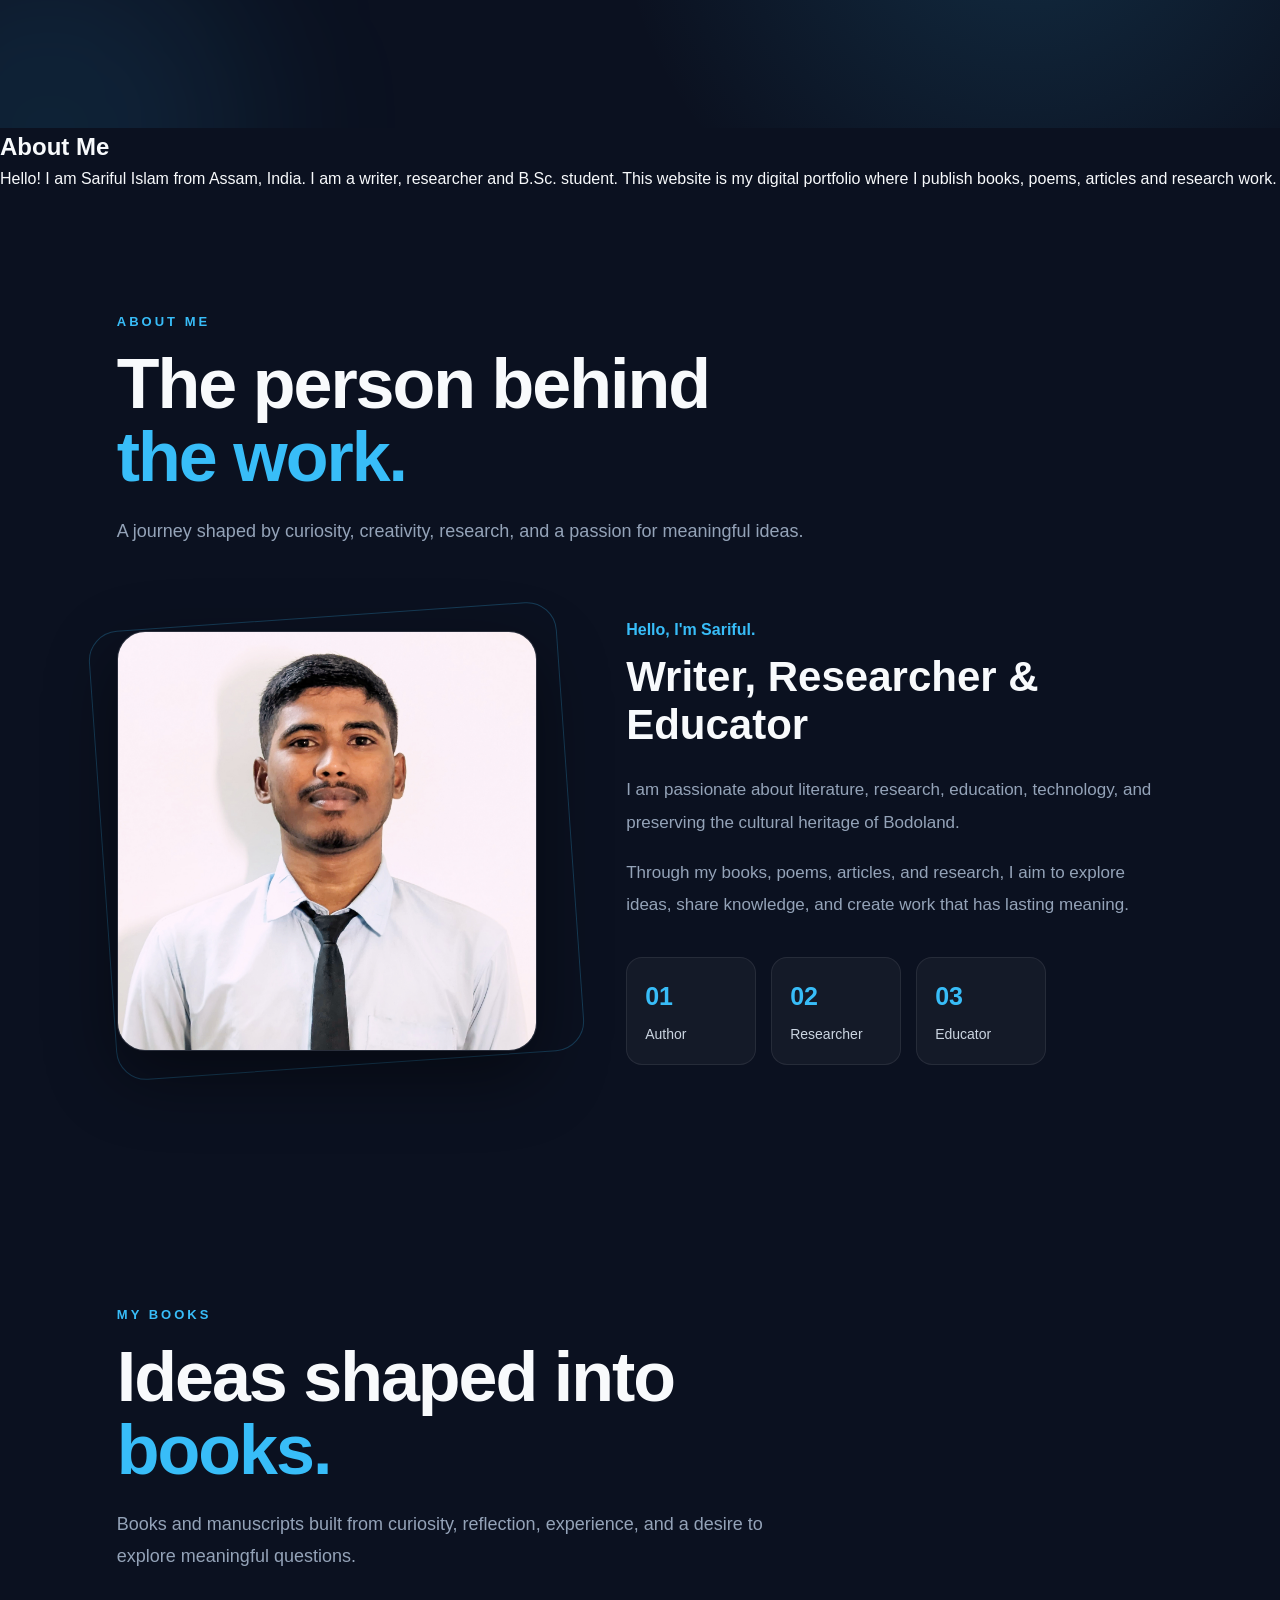
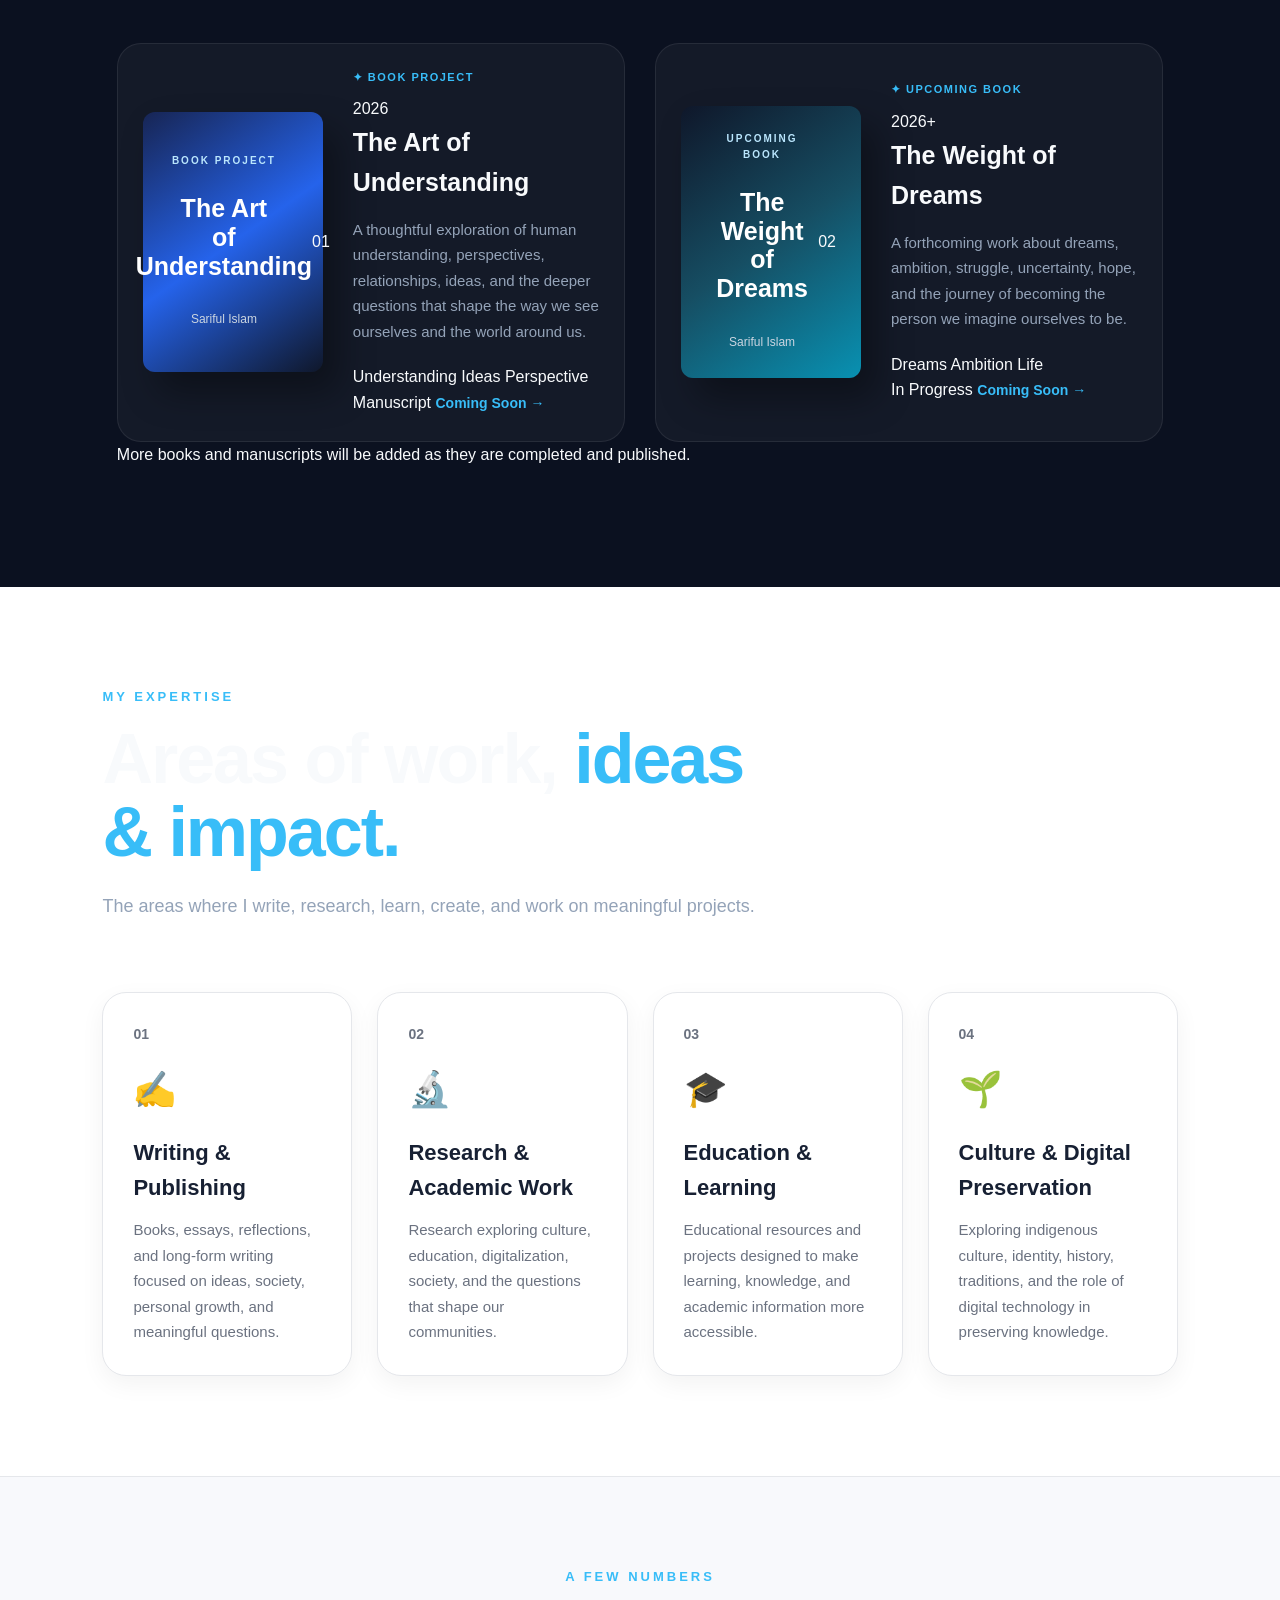
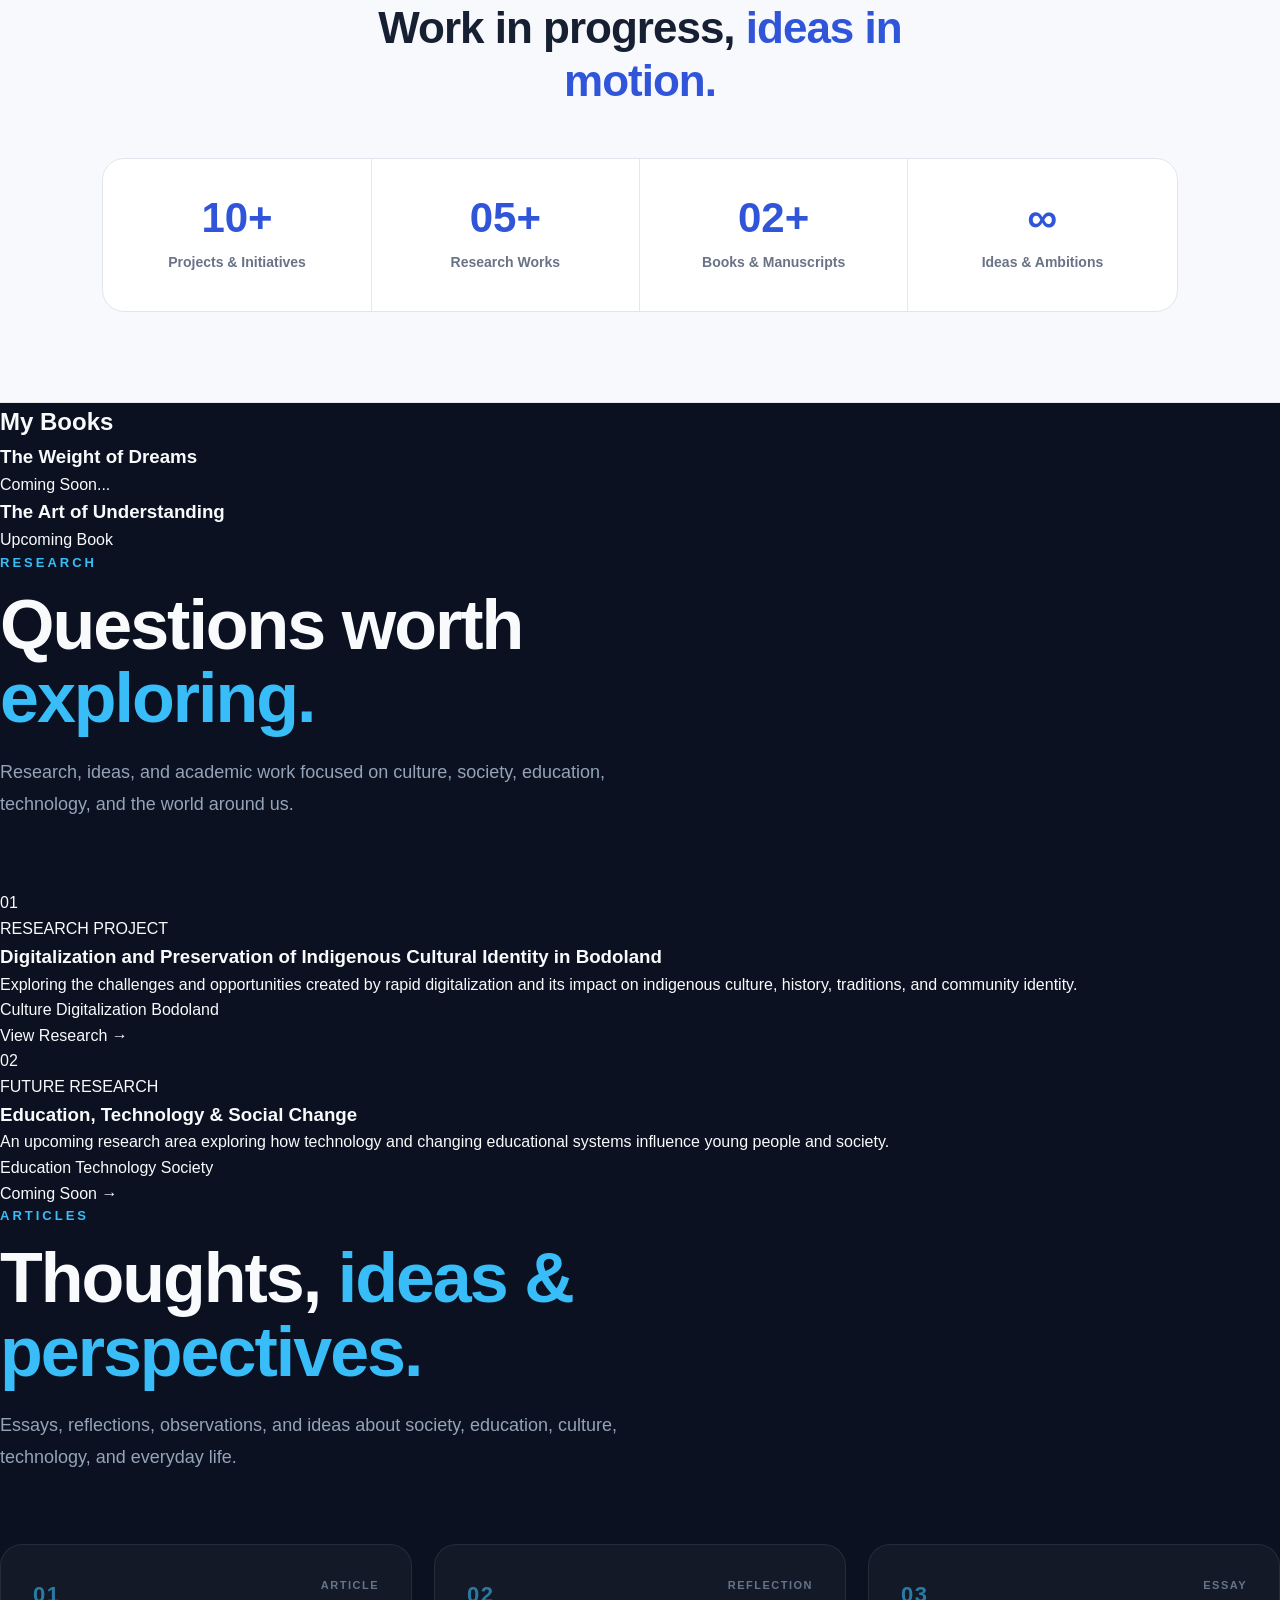
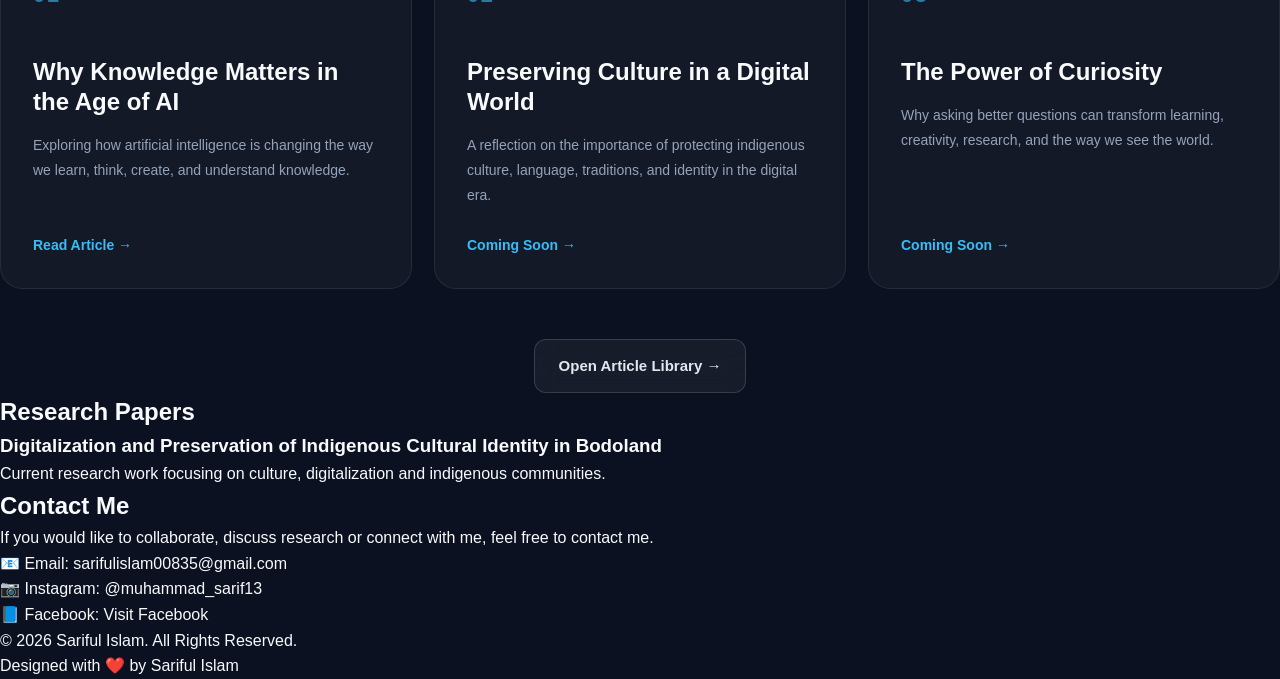
==== commit 7f240e57: "Revise books section with new titles and descriptions Updated book section content and statuses." ====
--- a/index.html
+++ b/index.html
@@ -219,106 +219,221 @@
     </div>
 
 </section>
-    <!-- =========================================
-     STEP 5 — BOOKS SECTION
+<!-- =========================================
+     PREMIUM MY BOOKS SECTION
 ========================================= -->
 
 <section class="books-section" id="books">
 
     <div class="section-heading">
+
         <p class="section-label">MY BOOKS</p>
 
         <h2>
-            Ideas turned into
-            <span>pages.</span>
+            Ideas shaped into
+            <span>books.</span>
         </h2>
 
         <p class="section-intro">
-            Books born from curiosity, experience,
-            imagination, and a desire to share meaningful ideas.
+            Books and manuscripts built from curiosity,
+            reflection, experience, and a desire to explore
+            meaningful questions.
         </p>
-    </div>
+
+    </div>
+
 
     <div class="books-grid">
 
-        <!-- Book 1 -->
+
+        <!-- =====================================
+             BOOK 01 — THE ART OF UNDERSTANDING
+        ====================================== -->
 
         <article class="book-card">
 
             <div class="book-cover">
+
                 <div class="book-cover-content">
-                    <p>COMING SOON</p>
-
-                    <h3>The Weight<br>of Dreams</h3>
-
-                    <span>Sariful Islam</span>
-                </div>
-            </div>
+
+                    <p>BOOK PROJECT</p>
+
+                    <h3>
+                        The Art<br>
+                        of Understanding
+                    </h3>
+
+                    <div class="book-divider"></div>
+
+                    <span>
+                        Sariful Islam
+                    </span>
+
+                </div>
+
+                <div class="book-cover-number">
+                    01
+                </div>
+
+            </div>
+
 
             <div class="book-info">
 
-                <p class="book-status">
-                    ✦ UPCOMING BOOK
+                <div class="book-top">
+
+                    <p class="book-status">
+                        ✦ BOOK PROJECT
+                    </p>
+
+                    <span class="book-year">
+                        2026
+                    </span>
+
+                </div>
+
+                <h3>
+                    The Art of Understanding
+                </h3>
+
+                <p class="book-description">
+                    A thoughtful exploration of human understanding,
+                    perspectives, relationships, ideas, and the
+                    deeper questions that shape the way we see
+                    ourselves and the world around us.
                 </p>
 
-                <h3>The Weight of Dreams</h3>
-
-                <p>
-                    A forthcoming work exploring dreams,
-                    ambition, struggle, hope, and the journey
-                    of becoming who we want to be.
+
+                <div class="book-tags">
+
+                    <span>Understanding</span>
+                    <span>Ideas</span>
+                    <span>Perspective</span>
+
+                </div>
+
+
+                <div class="book-bottom">
+
+                    <span class="book-type">
+                        Manuscript
+                    </span>
+
+                    <a href="#" class="book-link">
+                        Coming Soon →
+                    </a>
+
+                </div>
+
+            </div>
+
+        </article>
+
+
+
+        <!-- =====================================
+             BOOK 02 — THE WEIGHT OF DREAMS
+        ====================================== -->
+
+        <article class="book-card">
+
+            <div class="book-cover book-cover-alt">
+
+                <div class="book-cover-content">
+
+                    <p>UPCOMING BOOK</p>
+
+                    <h3>
+                        The Weight<br>
+                        of Dreams
+                    </h3>
+
+                    <div class="book-divider"></div>
+
+                    <span>
+                        Sariful Islam
+                    </span>
+
+                </div>
+
+                <div class="book-cover-number">
+                    02
+                </div>
+
+            </div>
+
+
+            <div class="book-info">
+
+                <div class="book-top">
+
+                    <p class="book-status">
+                        ✦ UPCOMING BOOK
+                    </p>
+
+                    <span class="book-year">
+                        2026+
+                    </span>
+
+                </div>
+
+                <h3>
+                    The Weight of Dreams
+                </h3>
+
+                <p class="book-description">
+                    A forthcoming work about dreams, ambition,
+                    struggle, uncertainty, hope, and the journey
+                    of becoming the person we imagine ourselves
+                    to be.
                 </p>
 
-                <a href="#" class="book-link">
-                    Coming Soon →
-                </a>
-
-            </div>
-
-        </article>
-
-
-        <!-- Book 2 -->
-
-        <article class="book-card">
-
-            <div class="book-cover book-cover-alt">
-                <div class="book-cover-content">
-
-                    <p>BOOK PROJECT</p>
-
-                    <h3>Why Born<br>AAMSU</h3>
-
-                    <span>Sariful Islam</span>
-
-                </div>
-            </div>
-
-            <div class="book-info">
-
-                <p class="book-status">
-                    ✦ PUBLISHED WORK
-                </p>
-
-                <h3>Why Born AAMSU</h3>
-
-                <p>
-                    A work exploring the ideas, history,
-                    experiences, and questions surrounding
-                    the AAMSU movement.
-                </p>
-
-                <a href="#" class="book-link">
-                    View Book →
-                </a>
-
-            </div>
-
-        </article>
-
-    </div>
-
-</section>
+
+                <div class="book-tags">
+
+                    <span>Dreams</span>
+                    <span>Ambition</span>
+                    <span>Life</span>
+
+                </div>
+
+
+                <div class="book-bottom">
+
+                    <span class="book-type">
+                        In Progress
+                    </span>
+
+                    <a href="#" class="book-link">
+                        Coming Soon →
+                    </a>
+
+                </div>
+
+            </div>
+
+        </article>
+
+    </div>
+
+
+    <!-- =====================================
+         BOOKS FOOTNOTE
+    ====================================== -->
+
+    <div class="books-footer">
+
+        <div class="books-footer-line"></div>
+
+        <p>
+            More books and manuscripts will be added
+            as they are completed and published.
+        </p>
+
+    </div>
+
+</section>
+    
 <!-- =========================================
      EXPERTISE SECTION
 ========================================= -->
--- a/css/style.css
+++ b/css/style.css
@@ -978,3 +978,117 @@
     line-height:1.7;
     font-size:15px;
 }
+
+/* =========================================
+   PREMIUM STATISTICS SECTION
+========================================= */
+
+.stats-section{
+    padding:90px 8%;
+    background:#f8f9fc;
+    border-top:1px solid #e5e7eb;
+    border-bottom:1px solid #e5e7eb;
+}
+
+.stats-intro{
+    max-width:650px;
+    margin:0 auto 50px;
+    text-align:center;
+}
+
+.stats-intro h2{
+    font-size:clamp(30px,4vw,44px);
+    line-height:1.2;
+    letter-spacing:-1px;
+    margin-top:10px;
+    color:#172033;
+}
+
+.stats-intro h2 span{
+    color:#3155d9;
+}
+
+.stats-grid{
+    max-width:1100px;
+    margin:auto;
+
+    display:grid;
+    grid-template-columns:repeat(4,1fr);
+
+    border:1px solid #e1e5ed;
+    border-radius:22px;
+    overflow:hidden;
+    background:#fff;
+}
+
+.stat-item{
+    padding:38px 25px;
+    text-align:center;
+    border-right:1px solid #e5e7eb;
+    transition:.25s;
+}
+
+.stat-item:last-child{
+    border-right:none;
+}
+
+.stat-item:hover{
+    background:#f8faff;
+}
+
+.stat-item strong{
+    display:block;
+    font-size:42px;
+    line-height:1;
+    font-weight:850;
+    color:#3155d9;
+    margin-bottom:12px;
+}
+
+.stat-item span{
+    display:block;
+    color:#687386;
+    font-size:14px;
+    font-weight:600;
+}
+
+
+/* Mobile */
+
+@media(max-width:800px){
+
+    .stats-grid{
+        grid-template-columns:repeat(2,1fr);
+    }
+
+    .stat-item:nth-child(2){
+        border-right:none;
+    }
+
+    .stat-item:nth-child(1),
+    .stat-item:nth-child(2){
+        border-bottom:1px solid #e5e7eb;
+    }
+
+}
+
+@media(max-width:480px){
+
+    .stats-section{
+        padding:70px 20px;
+    }
+
+    .stats-grid{
+        grid-template-columns:1fr;
+    }
+
+    .stat-item{
+        border-right:none;
+        border-bottom:1px solid #e5e7eb;
+    }
+
+    .stat-item:last-child{
+        border-bottom:none;
+    }
+
+}
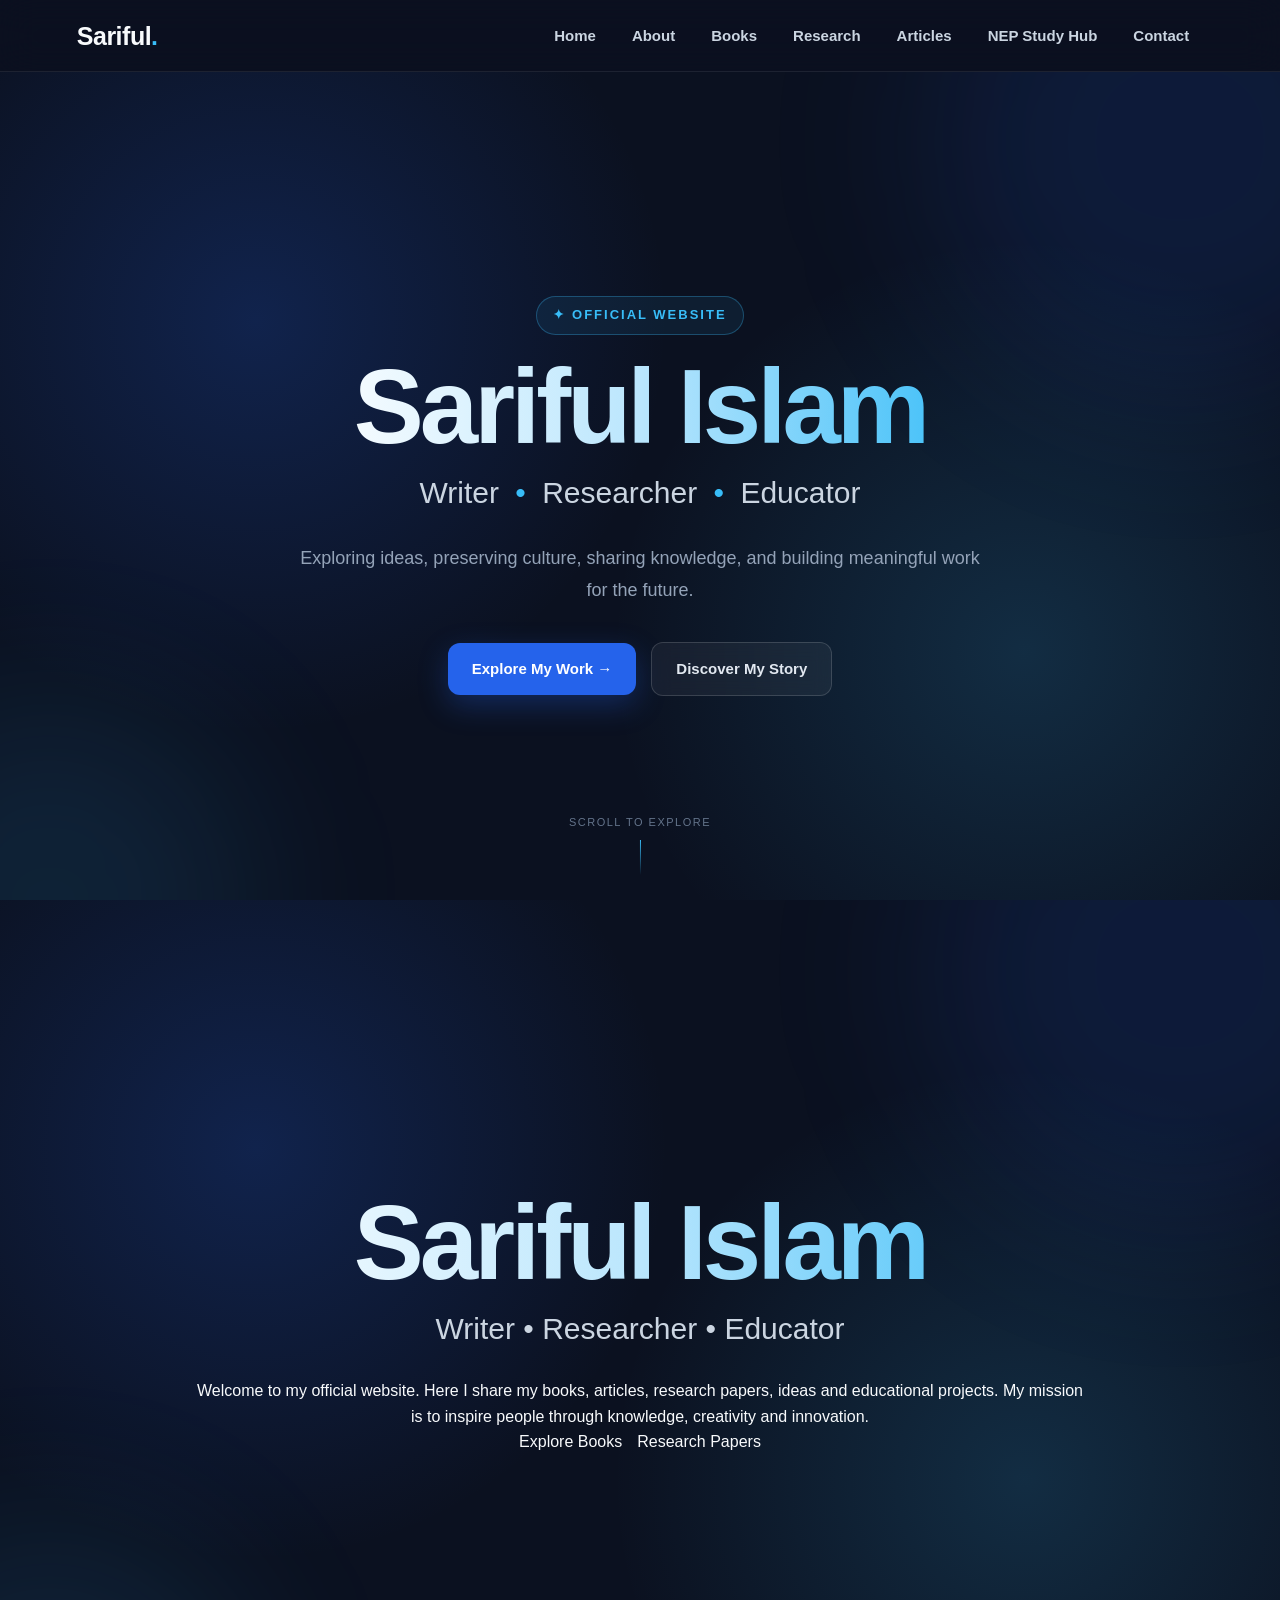
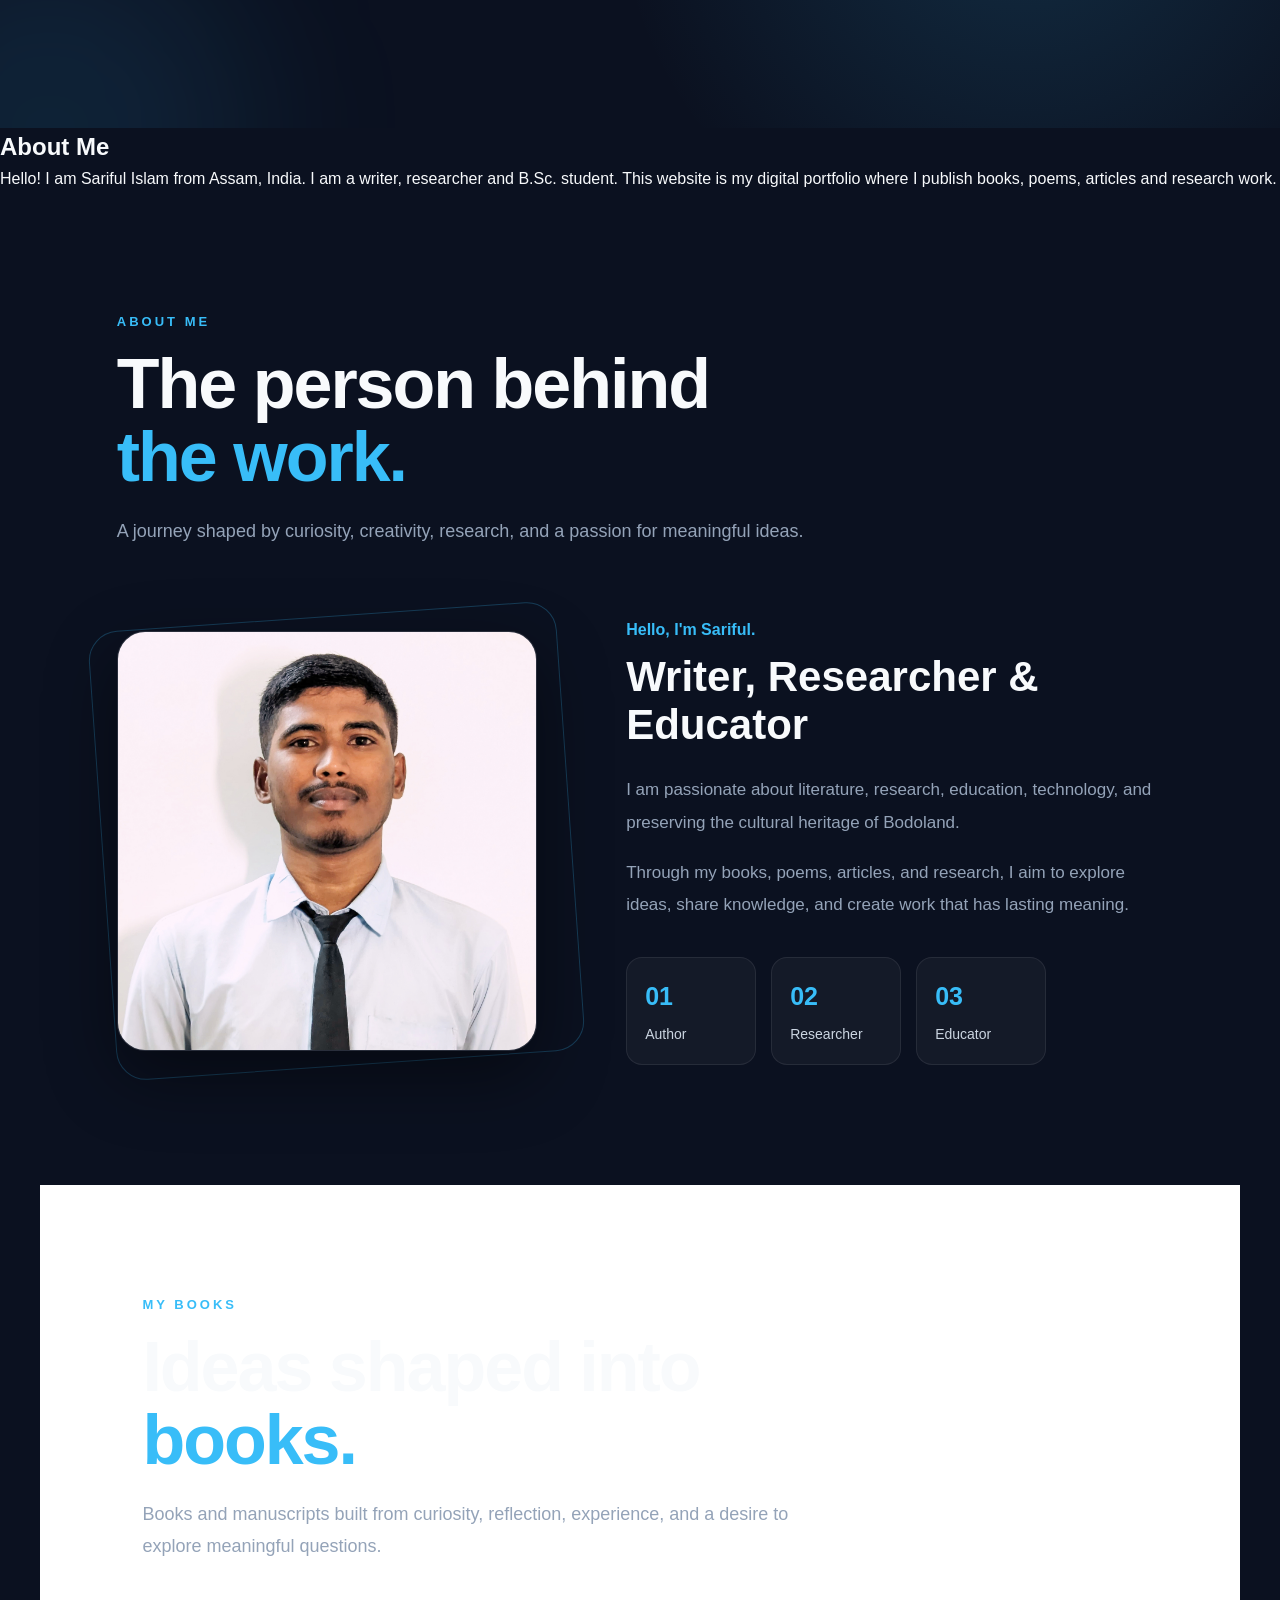
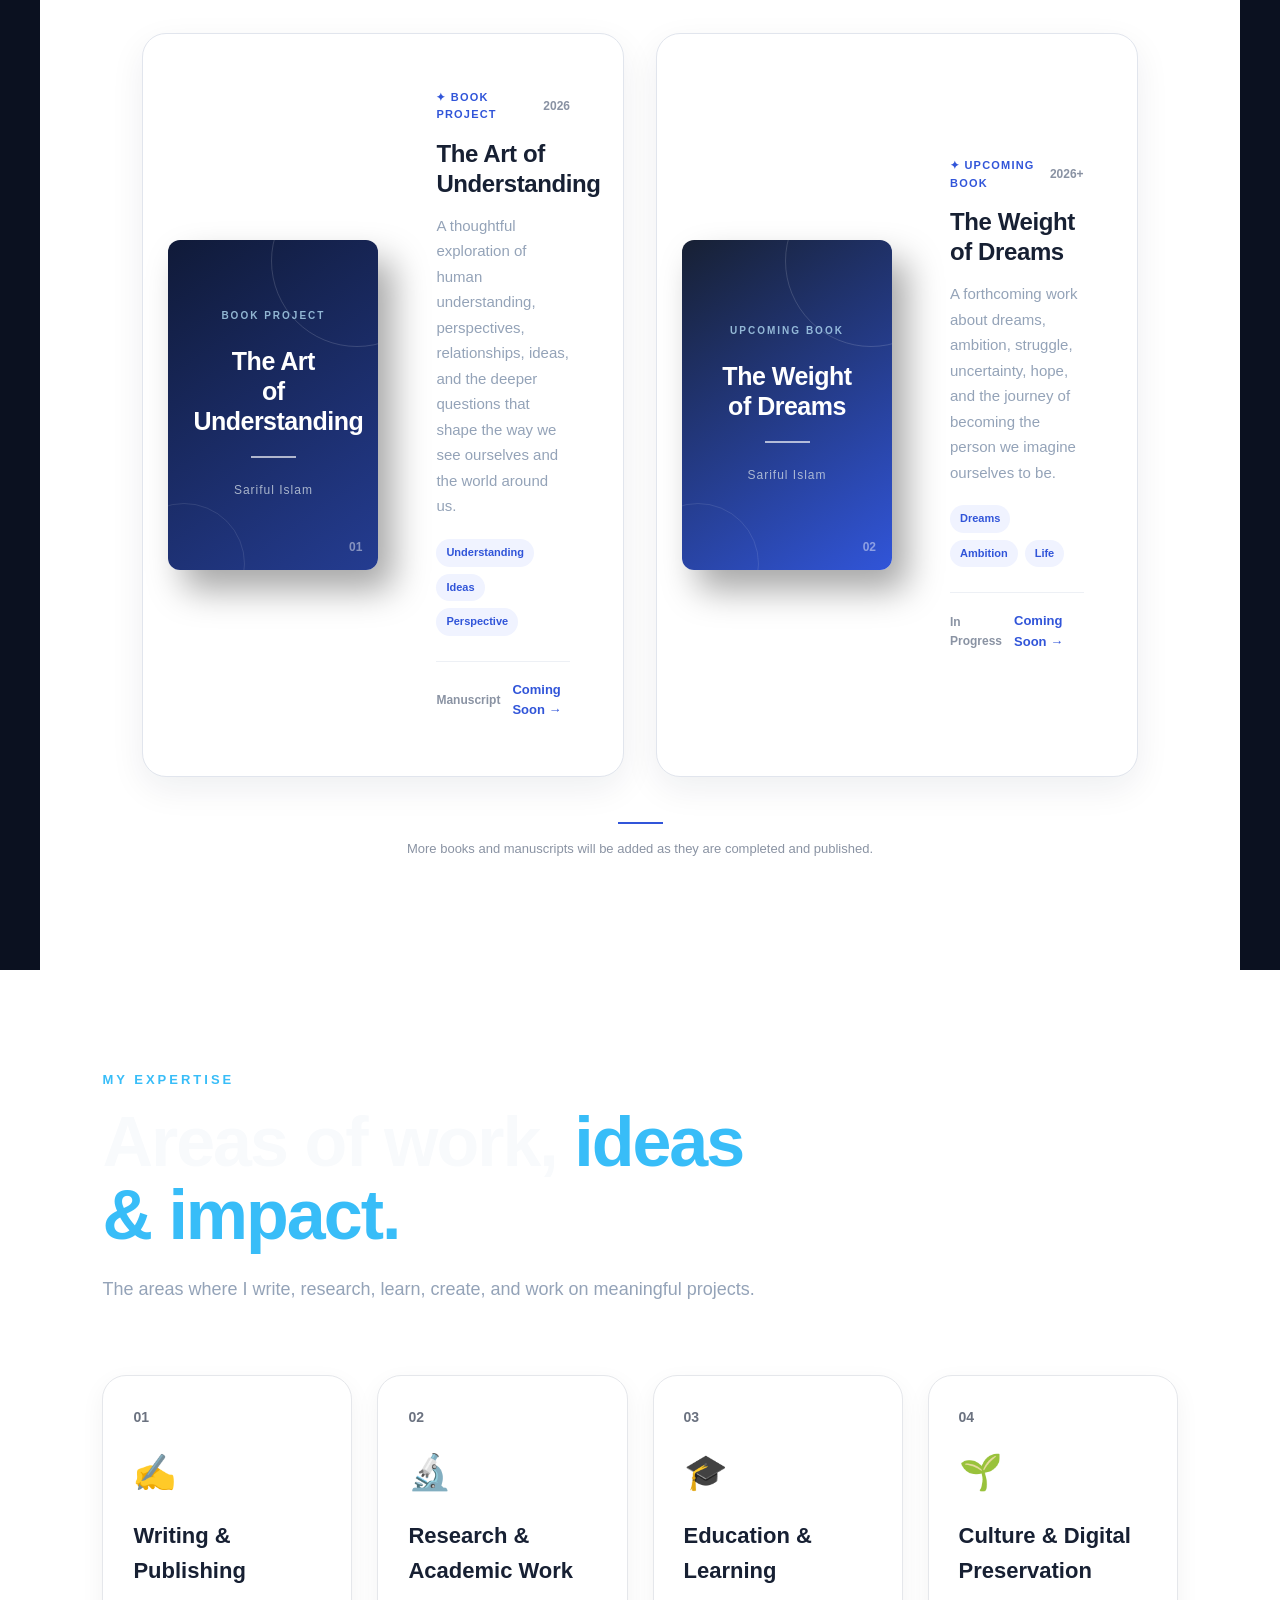
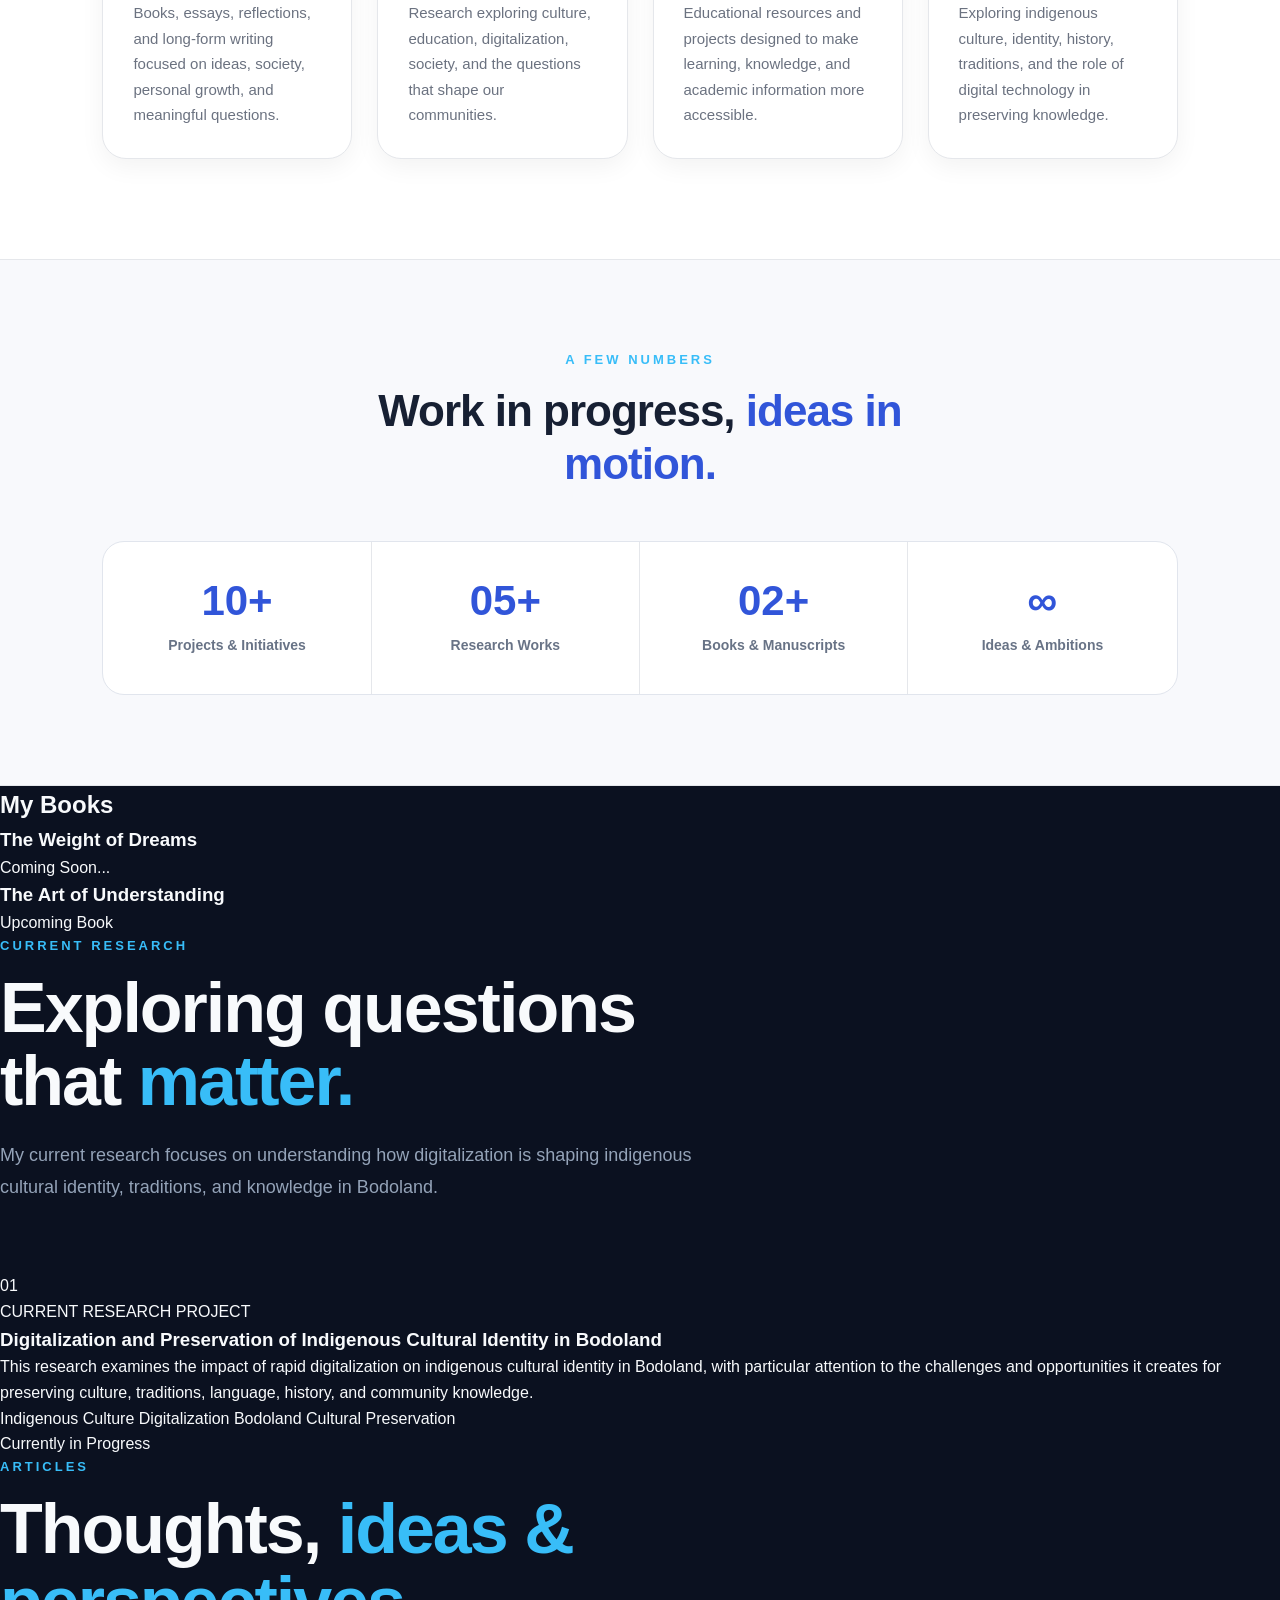
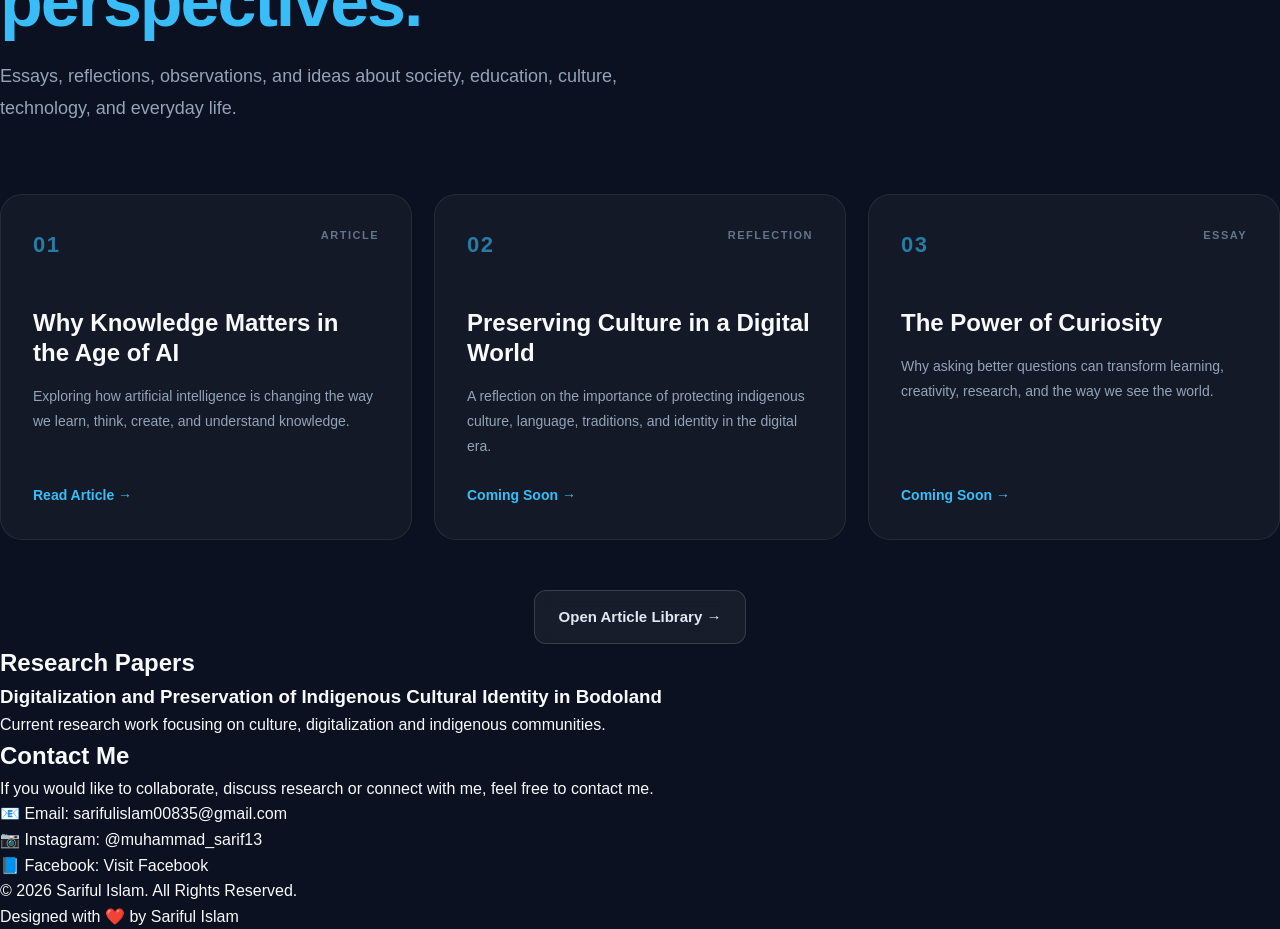
==== commit 02afe30f: "Update index.html" ====
--- a/index.html
+++ b/index.html
@@ -594,103 +594,83 @@
 </div>
 
 </section>
-<!-- =========================================
-     STEP 6 — RESEARCH SECTION
+
+    <!-- =========================================
+     CURRENT RESEARCH
 ========================================= -->
 
 <section class="research-section" id="research">
 
     <div class="section-heading">
-        <p class="section-label">RESEARCH</p>
+
+        <p class="section-label">CURRENT RESEARCH</p>
 
         <h2>
-            Questions worth
-            <span>exploring.</span>
+            Exploring questions that
+            <span>matter.</span>
         </h2>
 
         <p class="section-intro">
-            Research, ideas, and academic work focused on
-            culture, society, education, technology, and
-            the world around us.
+            My current research focuses on understanding
+            how digitalization is shaping indigenous cultural
+            identity, traditions, and knowledge in Bodoland.
         </p>
-    </div>
-
-    <div class="research-grid">
-
-        <article class="research-card">
-
-            <div class="research-number">01</div>
-
-            <div class="research-content">
-
-                <p class="research-type">
-                    RESEARCH PROJECT
-                </p>
-
-                <h3>
-                    Digitalization and Preservation
-                    of Indigenous Cultural Identity
-                    in Bodoland
-                </h3>
-
-                <p>
-                    Exploring the challenges and opportunities
-                    created by rapid digitalization and its impact
-                    on indigenous culture, history, traditions,
-                    and community identity.
-                </p>
-
-                <div class="research-tags">
-                    <span>Culture</span>
-                    <span>Digitalization</span>
-                    <span>Bodoland</span>
-                </div>
-
-                <a href="#" class="research-link">
-                    View Research →
-                </a>
-
-            </div>
-
-        </article>
-
-
-        <article class="research-card">
-
-            <div class="research-number">02</div>
-
-            <div class="research-content">
-
-                <p class="research-type">
-                    FUTURE RESEARCH
-                </p>
-
-                <h3>
-                    Education, Technology
-                    &amp; Social Change
-                </h3>
-
-                <p>
-                    An upcoming research area exploring how
-                    technology and changing educational systems
-                    influence young people and society.
-                </p>
-
-                <div class="research-tags">
-                    <span>Education</span>
-                    <span>Technology</span>
-                    <span>Society</span>
-                </div>
-
-                <a href="#" class="research-link">
-                    Coming Soon →
-                </a>
-
-            </div>
-
-        </article>
-
-    </div>
+
+    </div>
+
+
+    <article class="research-feature">
+
+        <div class="research-feature-number">
+            01
+        </div>
+
+
+        <div class="research-feature-content">
+
+            <p class="research-type">
+                CURRENT RESEARCH PROJECT
+            </p>
+
+            <h3>
+                Digitalization and Preservation
+                of Indigenous Cultural Identity
+                in Bodoland
+            </h3>
+
+            <p class="research-description">
+                This research examines the impact of rapid
+                digitalization on indigenous cultural identity
+                in Bodoland, with particular attention to the
+                challenges and opportunities it creates for
+                preserving culture, traditions, language,
+                history, and community knowledge.
+            </p>
+
+
+            <div class="research-tags">
+
+                <span>Indigenous Culture</span>
+                <span>Digitalization</span>
+                <span>Bodoland</span>
+                <span>Cultural Preservation</span>
+
+            </div>
+
+
+            <div class="research-status">
+
+                <span class="status-dot"></span>
+
+                <span>
+                    Currently in Progress
+                </span>
+
+            </div>
+
+        </div>
+
+    </article>
 
 </section>
     <!-- =========================================
--- a/css/style.css
+++ b/css/style.css
@@ -1092,3 +1092,398 @@
     }
 
 }
+/* =========================================
+   PREMIUM MY BOOKS
+========================================= */
+
+.books-section{
+    padding:110px 8%;
+    background:#ffffff;
+}
+
+.books-grid{
+    max-width:1150px;
+    margin:55px auto 0;
+
+    display:grid;
+    grid-template-columns:repeat(2,1fr);
+    gap:32px;
+}
+
+
+/* BOOK CARD */
+
+.book-card{
+    display:grid;
+    grid-template-columns:210px 1fr;
+
+    background:#ffffff;
+
+    border:1px solid #e1e5ed;
+    border-radius:24px;
+
+    overflow:hidden;
+
+    box-shadow:0 12px 35px rgba(20,30,60,.07);
+
+    transition:
+        transform .3s ease,
+        box-shadow .3s ease,
+        border-color .3s ease;
+}
+
+.book-card:hover{
+    transform:translateY(-8px);
+
+    box-shadow:
+        0 22px 50px rgba(20,30,60,.13);
+
+    border-color:#3155d9;
+}
+
+
+/* BOOK COVER */
+
+.book-cover{
+    position:relative;
+
+    min-height:330px;
+
+    display:flex;
+    align-items:center;
+    justify-content:center;
+
+    padding:25px;
+
+    background:
+        linear-gradient(
+            145deg,
+            #101a38,
+            #243c91
+        );
+
+    color:white;
+
+    overflow:hidden;
+}
+
+.book-cover-alt{
+    background:
+        linear-gradient(
+            145deg,
+            #172033,
+            #3155d9
+        );
+}
+
+.book-cover::before{
+    content:"";
+
+    position:absolute;
+
+    width:170px;
+    height:170px;
+
+    border:1px solid rgba(255,255,255,.15);
+
+    border-radius:50%;
+
+    top:-65px;
+    right:-65px;
+}
+
+.book-cover::after{
+    content:"";
+
+    position:absolute;
+
+    width:120px;
+    height:120px;
+
+    border:1px solid rgba(255,255,255,.10);
+
+    border-radius:50%;
+
+    bottom:-55px;
+    left:-45px;
+}
+
+
+/* COVER CONTENT */
+
+.book-cover-content{
+    position:relative;
+    z-index:2;
+
+    width:100%;
+
+    text-align:center;
+}
+
+.book-cover-content p{
+    font-size:10px;
+    font-weight:800;
+
+    letter-spacing:2px;
+
+    margin-bottom:22px;
+
+    opacity:.75;
+}
+
+.book-cover-content h3{
+    font-size:25px;
+    line-height:1.2;
+
+    font-weight:800;
+
+    letter-spacing:-.5px;
+
+    margin-bottom:20px;
+}
+
+.book-cover-content span{
+    font-size:12px;
+
+    opacity:.8;
+
+    letter-spacing:1px;
+}
+
+.book-divider{
+    width:45px;
+    height:2px;
+
+    background:#ffffff;
+
+    margin:0 auto 18px;
+
+    opacity:.65;
+}
+
+.book-cover-number{
+    position:absolute;
+
+    right:16px;
+    bottom:13px;
+
+    font-size:12px;
+    font-weight:800;
+
+    opacity:.45;
+}
+
+
+/* BOOK INFO */
+
+.book-info{
+    padding:30px 28px;
+
+    display:flex;
+    flex-direction:column;
+}
+
+.book-top{
+    display:flex;
+    justify-content:space-between;
+    align-items:center;
+
+    gap:10px;
+
+    margin-bottom:15px;
+}
+
+.book-status{
+    margin:0;
+
+    color:#3155d9;
+
+    font-size:11px;
+    font-weight:800;
+
+    letter-spacing:1.2px;
+}
+
+.book-year{
+    color:#8992a3;
+
+    font-size:12px;
+    font-weight:700;
+}
+
+.book-info h3{
+    color:#172033;
+
+    font-size:24px;
+    line-height:1.25;
+
+    margin-bottom:14px;
+
+    letter-spacing:-.4px;
+}
+
+.book-description{
+    color:#687386;
+
+    font-size:14px;
+
+    line-height:1.75;
+
+    margin-bottom:20px;
+}
+
+
+/* TAGS */
+
+.book-tags{
+    display:flex;
+    flex-wrap:wrap;
+
+    gap:7px;
+
+    margin-bottom:25px;
+}
+
+.book-tags span{
+    background:#f0f3ff;
+
+    color:#3155d9;
+
+    border-radius:20px;
+
+    padding:5px 10px;
+
+    font-size:11px;
+
+    font-weight:700;
+}
+
+
+/* BOTTOM */
+
+.book-bottom{
+    margin-top:auto;
+
+    padding-top:18px;
+
+    border-top:1px solid #edf0f5;
+
+    display:flex;
+
+    align-items:center;
+    justify-content:space-between;
+
+    gap:12px;
+}
+
+.book-type{
+    color:#8a93a3;
+
+    font-size:12px;
+
+    font-weight:600;
+}
+
+.book-link{
+    color:#3155d9;
+
+    text-decoration:none;
+
+    font-size:13px;
+
+    font-weight:800;
+
+    transition:.2s;
+}
+
+.book-link:hover{
+    color:#172d8e;
+
+    transform:translateX(3px);
+}
+
+
+/* BOOKS FOOTER */
+
+.books-footer{
+    max-width:1150px;
+
+    margin:45px auto 0;
+
+    text-align:center;
+}
+
+.books-footer-line{
+    width:45px;
+    height:2px;
+
+    background:#3155d9;
+
+    margin:0 auto 15px;
+}
+
+.books-footer p{
+    color:#8a93a3;
+
+    font-size:13px;
+
+    margin:0;
+}
+
+
+/* =========================================
+   MOBILE RESPONSIVE
+========================================= */
+
+@media(max-width:900px){
+
+    .books-grid{
+        grid-template-columns:1fr;
+    }
+
+}
+
+@media(max-width:600px){
+
+    .books-section{
+        padding:75px 20px;
+    }
+
+    .books-grid{
+        margin-top:40px;
+        gap:22px;
+    }
+
+    .book-card{
+        grid-template-columns:1fr;
+    }
+
+    .book-cover{
+        min-height:360px;
+    }
+
+    .book-info{
+        padding:25px 22px;
+    }
+
+    .book-info h3{
+        font-size:21px;
+    }
+
+    .book-description{
+        font-size:14px;
+    }
+
+}
+
+@media(max-width:400px){
+
+    .book-cover{
+        min-height:320px;
+    }
+
+    .book-cover-content h3{
+        font-size:22px;
+    }
+
+}
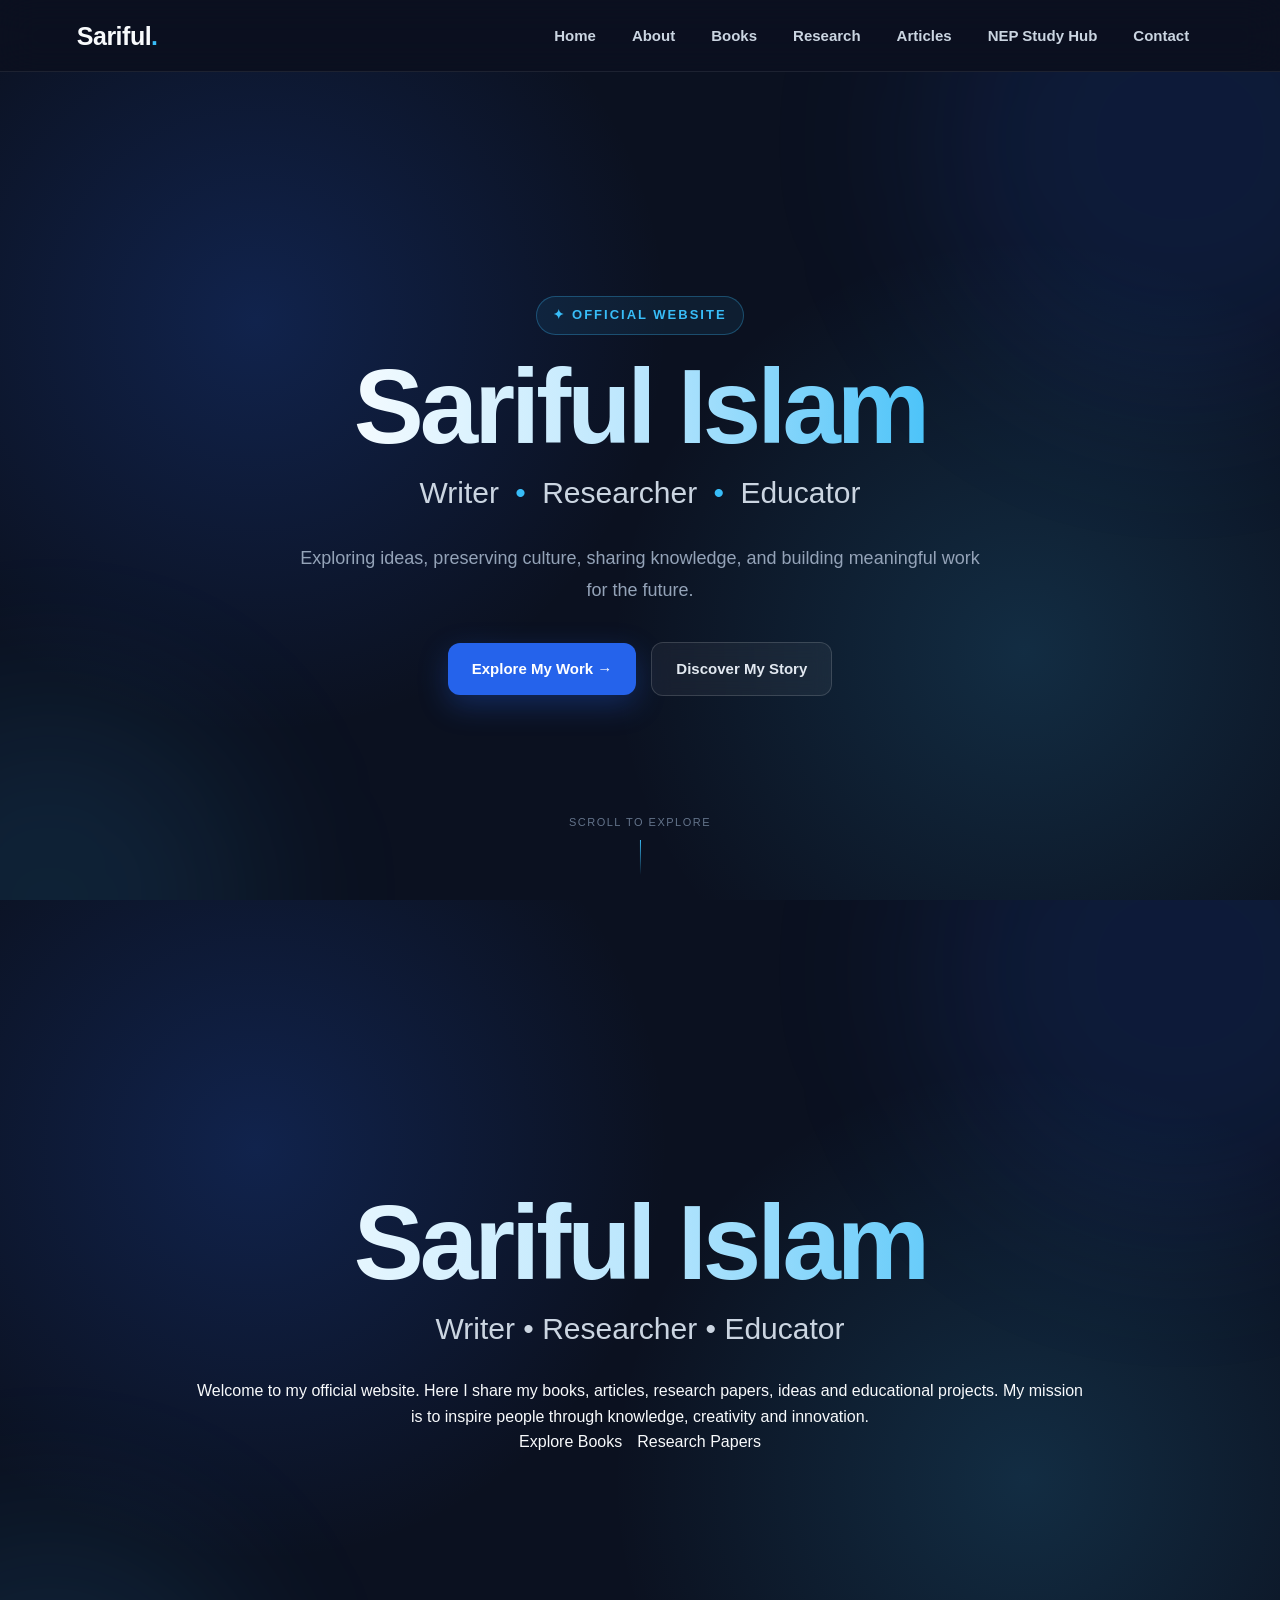
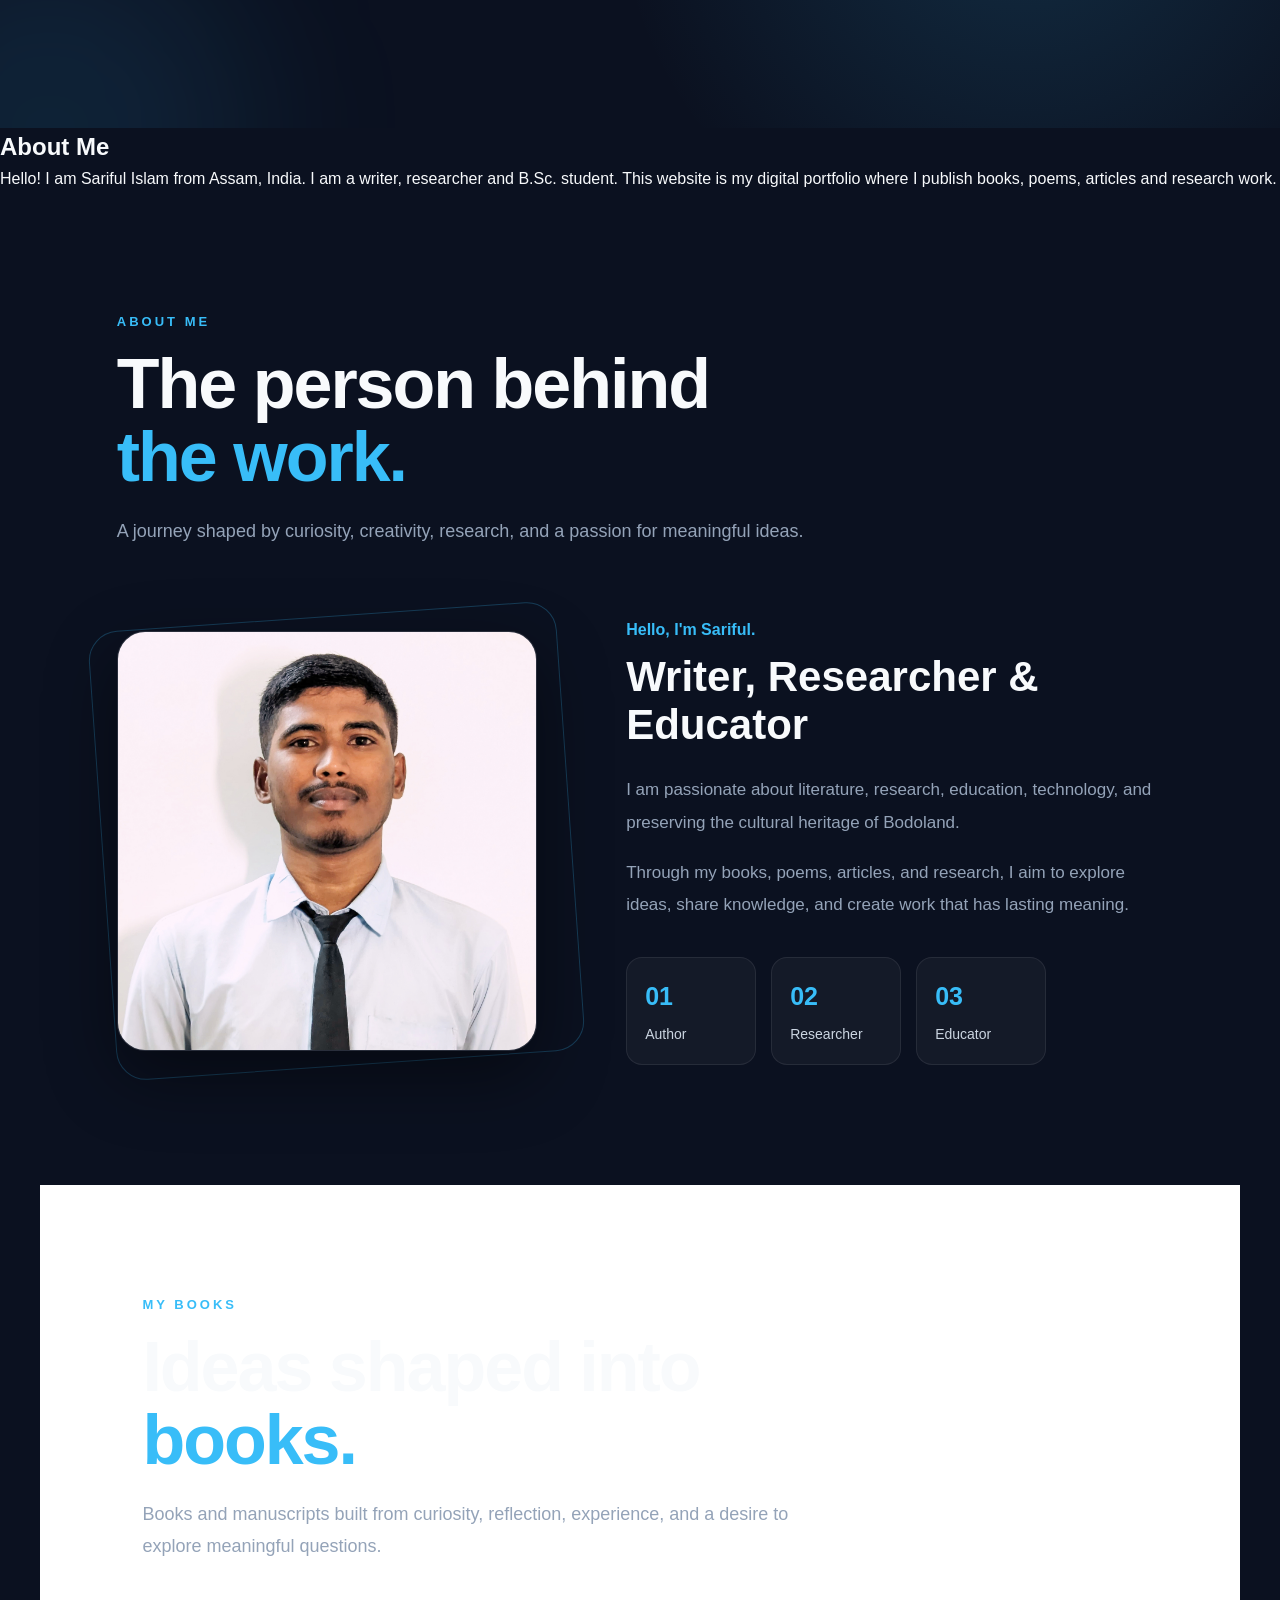
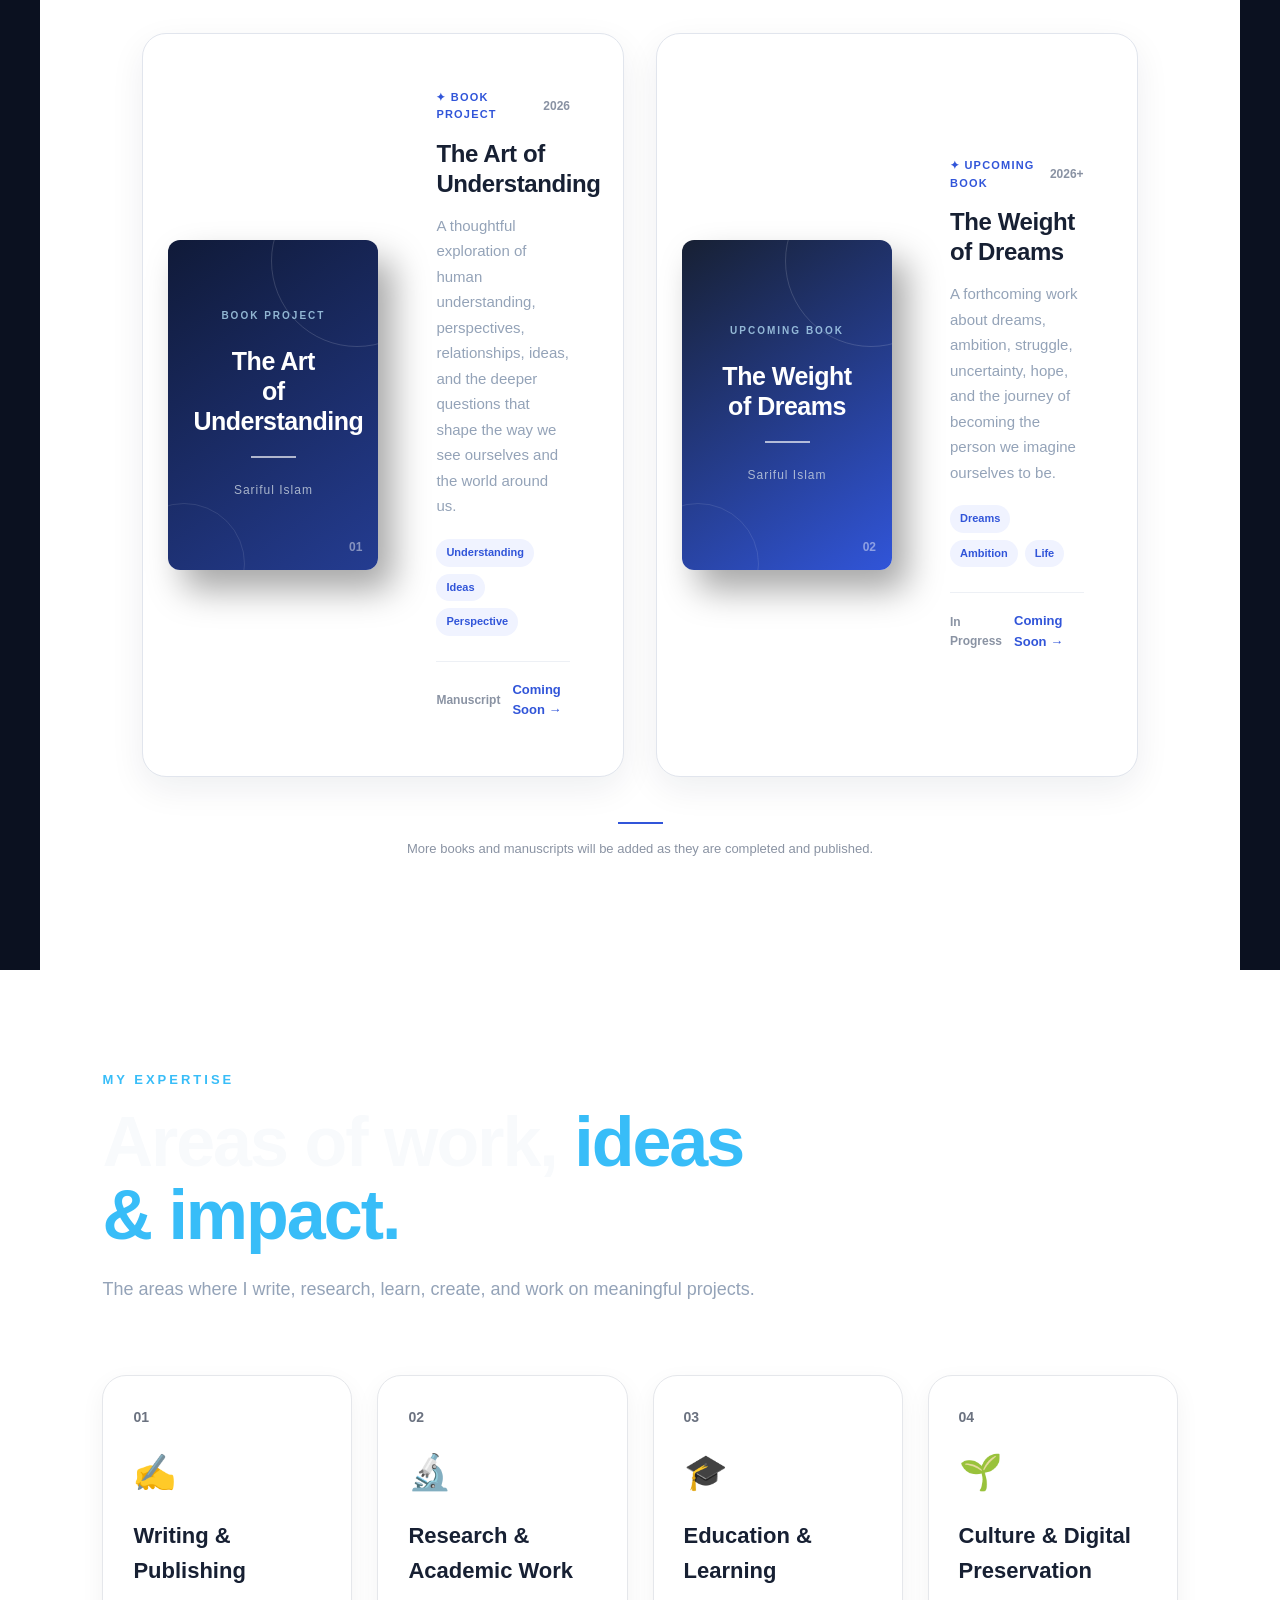
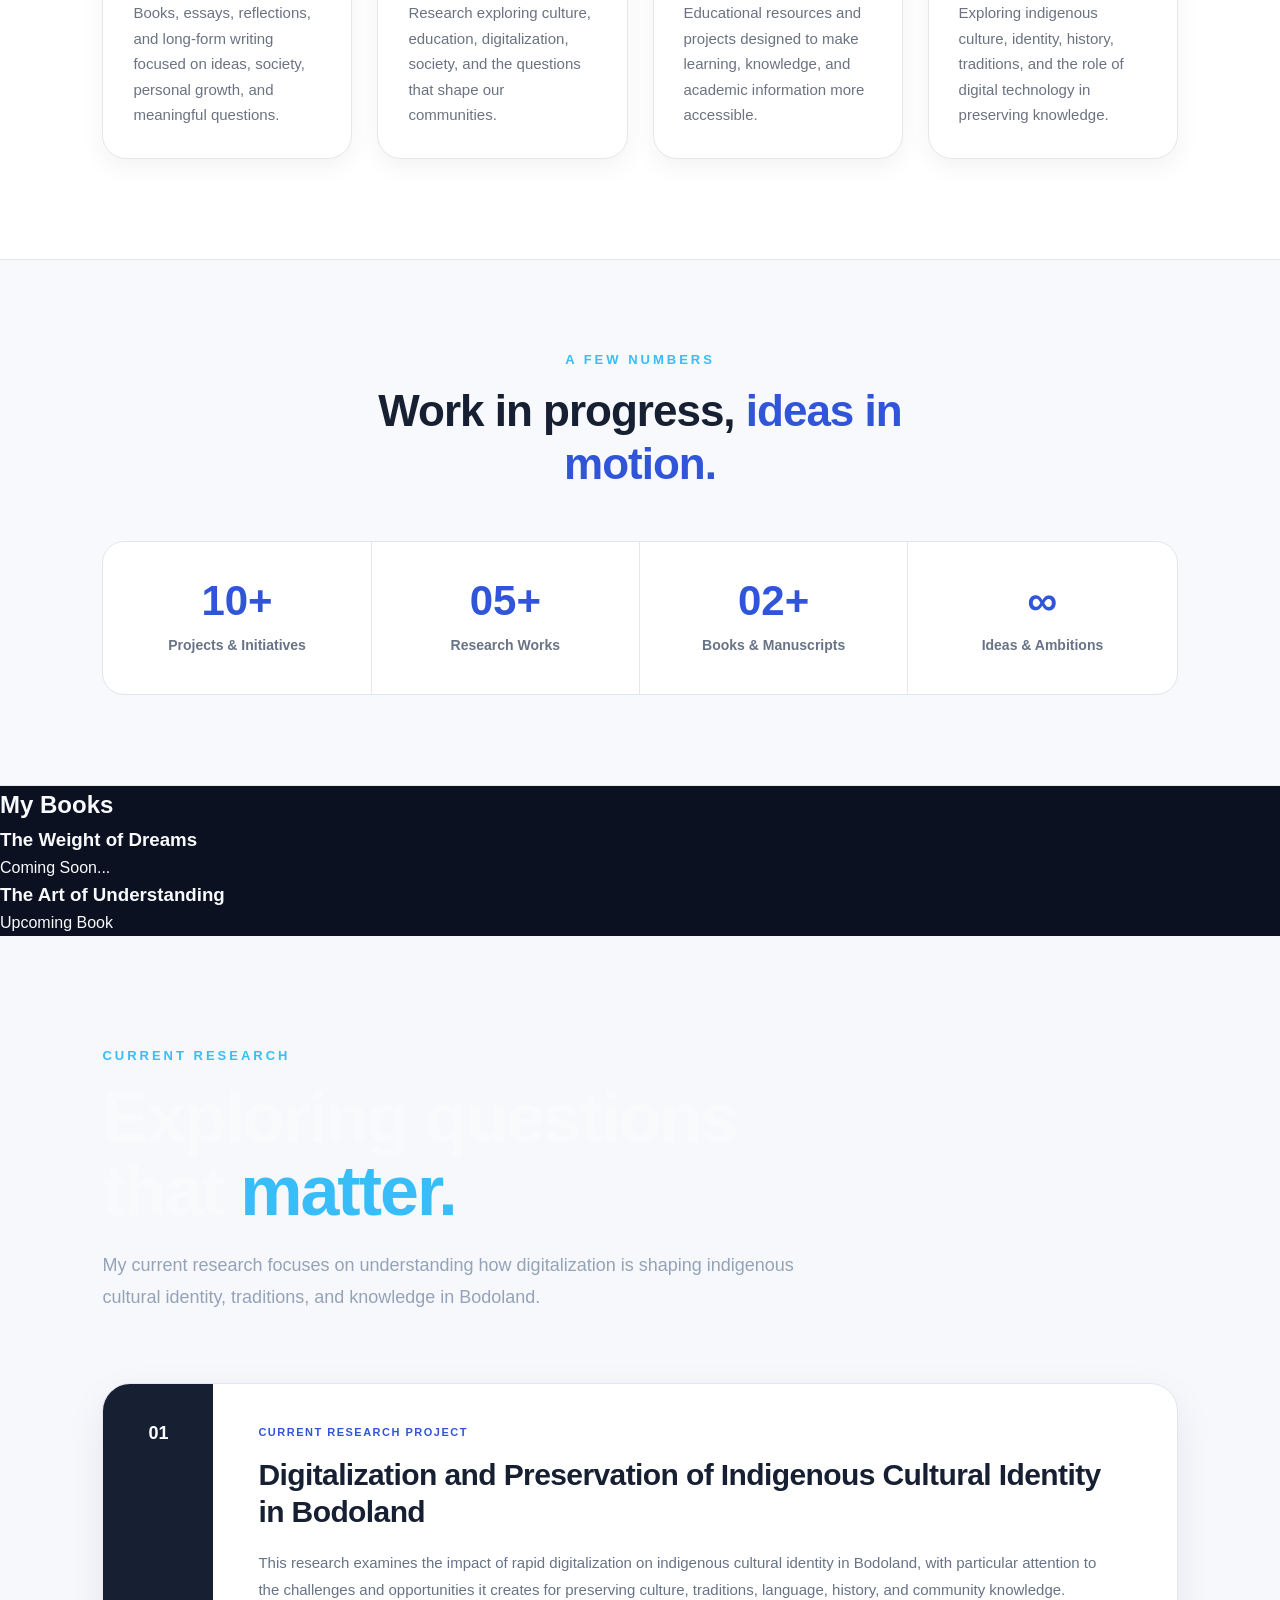
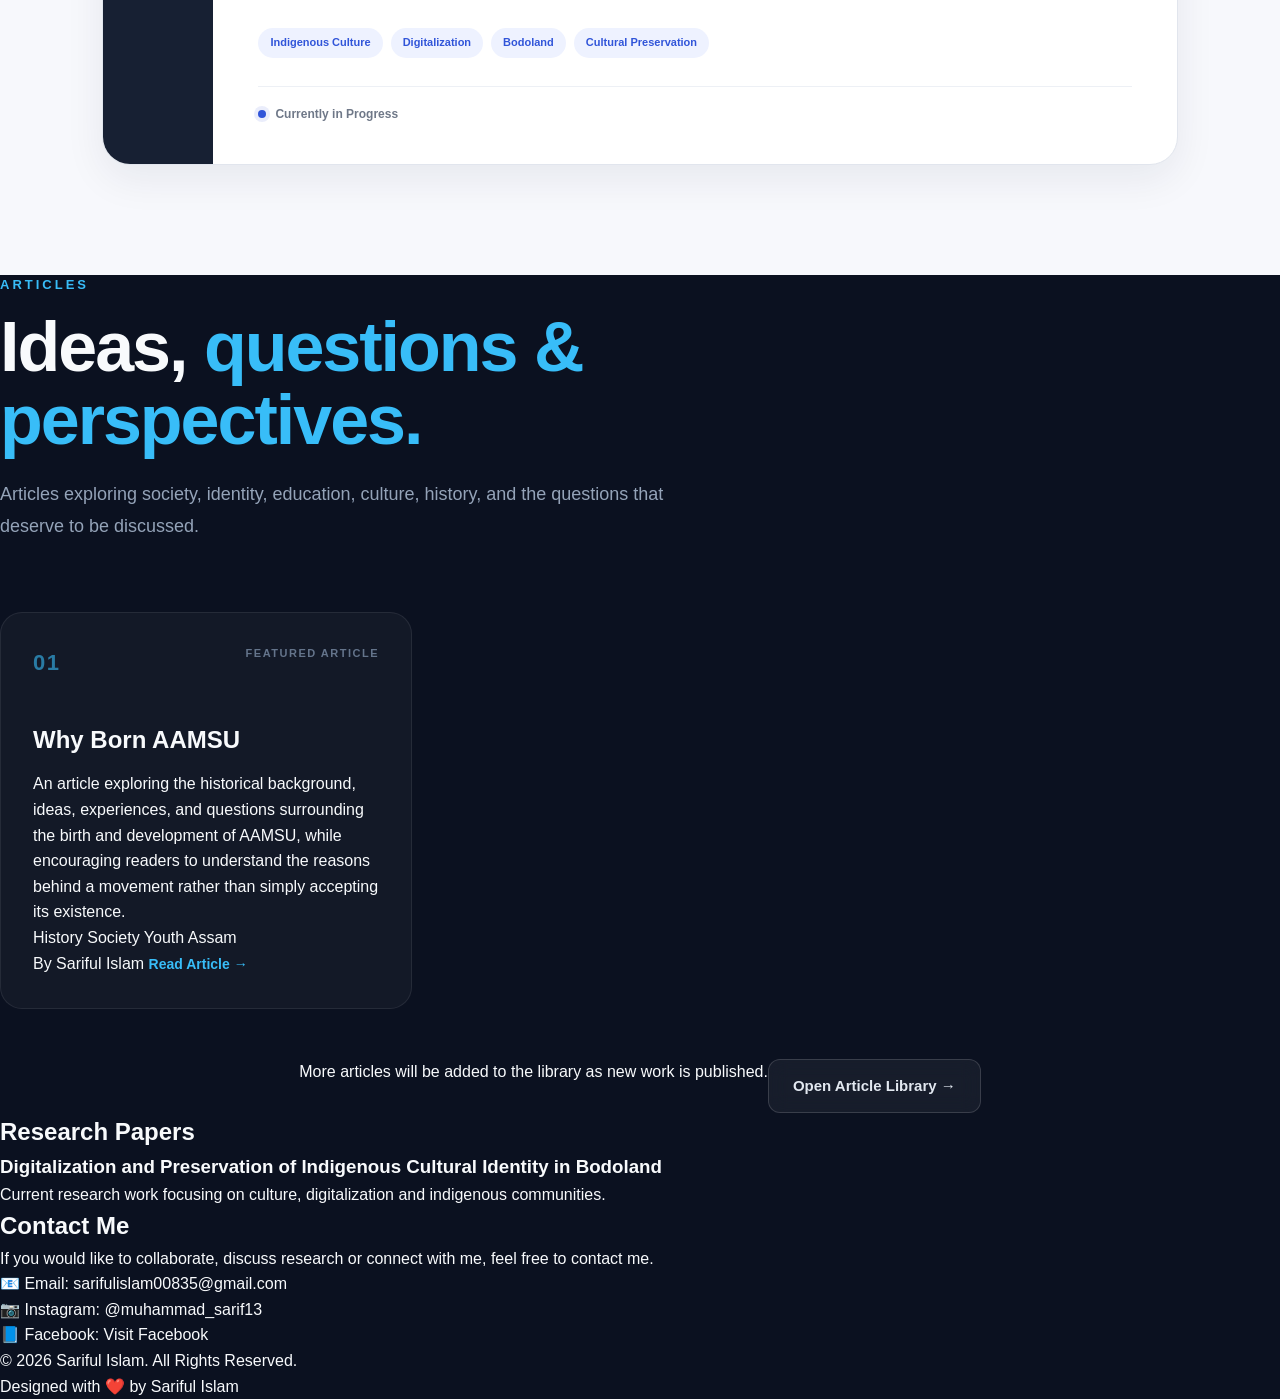
==== commit 9f0835f1: "Update index.html" ====
--- a/index.html
+++ b/index.html
@@ -673,8 +673,8 @@
     </article>
 
 </section>
-    <!-- =========================================
-     STEP 7 — ARTICLES SECTION
+ <!-- =========================================
+     ARTICLE SECTION
 ========================================= -->
 
 <section class="articles-section" id="articles">
@@ -684,106 +684,104 @@
         <p class="section-label">ARTICLES</p>
 
         <h2>
-            Thoughts,
-            <span>ideas &amp; perspectives.</span>
+            Ideas,
+            <span>questions & perspectives.</span>
         </h2>
 
         <p class="section-intro">
-            Essays, reflections, observations, and ideas
-            about society, education, culture, technology,
-            and everyday life.
+            Articles exploring society, identity, education,
+            culture, history, and the questions that deserve
+            to be discussed.
         </p>
 
     </div>
 
+
     <div class="articles-grid">
 
-        <article class="article-card">
+
+        <!-- ARTICLE 01 -->
+
+        <article class="article-card featured-article">
 
             <div class="article-meta">
-                <span>01</span>
-                <span>ARTICLE</span>
+
+                <span class="article-number">
+                    01
+                </span>
+
+                <span class="article-type">
+                    FEATURED ARTICLE
+                </span>
+
             </div>
 
-            <h3>
-                Why Knowledge Matters
-                in the Age of AI
-            </h3>
-
-            <p>
-                Exploring how artificial intelligence is changing
-                the way we learn, think, create, and understand
-                knowledge.
-            </p>
-
-            <a href="Article.html" class="article-link">
-                Read Article →
-            </a>
+
+            <div class="article-content">
+
+                <h3>
+                    Why Born AAMSU
+                </h3>
+
+                <p>
+                    An article exploring the historical background,
+                    ideas, experiences, and questions surrounding
+                    the birth and development of AAMSU, while
+                    encouraging readers to understand the reasons
+                    behind a movement rather than simply accepting
+                    its existence.
+                </p>
+
+
+                <div class="article-tags">
+
+                    <span>History</span>
+                    <span>Society</span>
+                    <span>Youth</span>
+                    <span>Assam</span>
+
+                </div>
+
+
+                <div class="article-bottom">
+
+                    <span>
+                        By Sariful Islam
+                    </span>
+
+                    <a
+                        href="Article.html"
+                        class="article-link"
+                    >
+                        Read Article →
+                    </a>
+
+                </div>
+
+            </div>
 
         </article>
 
-
-        <article class="article-card">
-
-            <div class="article-meta">
-                <span>02</span>
-                <span>REFLECTION</span>
-            </div>
-
-            <h3>
-                Preserving Culture
-                in a Digital World
-            </h3>
-
-            <p>
-                A reflection on the importance of protecting
-                indigenous culture, language, traditions,
-                and identity in the digital era.
-            </p>
-
-            <a href="#" class="article-link">
-                Coming Soon →
-            </a>
-
-        </article>
-
-
-        <article class="article-card">
-
-            <div class="article-meta">
-                <span>03</span>
-                <span>ESSAY</span>
-            </div>
-
-            <h3>
-                The Power of
-                Curiosity
-            </h3>
-
-            <p>
-                Why asking better questions can transform
-                learning, creativity, research, and the way
-                we see the world.
-            </p>
-
-            <a href="#" class="article-link">
-                Coming Soon →
-            </a>
-
-        </article>
-
-    </div>
+    </div>
+
 
     <div class="articles-more">
 
-        <a href="Article.html" class="hero-btn secondary-btn">
+        <p>
+            More articles will be added to the library
+            as new work is published.
+        </p>
+
+        <a
+            href="Article.html"
+            class="hero-btn secondary-btn"
+        >
             Open Article Library →
         </a>
 
     </div>
 
-</section>
-
+</section>   
    
 </section>
 <!-- Research Section -->
--- a/css/style.css
+++ b/css/style.css
@@ -1487,3 +1487,177 @@
     }
 
 }
+/* =========================================
+   CURRENT RESEARCH — PREMIUM
+========================================= */
+
+.research-section{
+    padding:110px 8%;
+    background:#f7f8fc;
+}
+
+.research-feature{
+    max-width:1150px;
+    margin:55px auto 0;
+
+    display:grid;
+    grid-template-columns:110px 1fr;
+
+    background:#ffffff;
+
+    border:1px solid #e1e5ed;
+    border-radius:28px;
+
+    overflow:hidden;
+
+    box-shadow:0 14px 40px rgba(20,30,60,.07);
+
+    transition:.3s ease;
+}
+
+.research-feature:hover{
+    transform:translateY(-6px);
+
+    border-color:#3155d9;
+
+    box-shadow:0 22px 55px rgba(20,30,60,.11);
+}
+
+.research-feature-number{
+    display:flex;
+    align-items:flex-start;
+    justify-content:center;
+
+    padding-top:35px;
+
+    background:#172033;
+    color:#ffffff;
+
+    font-size:18px;
+    font-weight:800;
+}
+
+.research-feature-content{
+    padding:40px 45px;
+}
+
+.research-type{
+    margin:0 0 14px;
+
+    color:#3155d9;
+
+    font-size:11px;
+    font-weight:800;
+
+    letter-spacing:1.5px;
+}
+
+.research-feature-content h3{
+    max-width:850px;
+
+    margin:0 0 18px;
+
+    color:#172033;
+
+    font-size:30px;
+    line-height:1.25;
+
+    letter-spacing:-.6px;
+}
+
+.research-description{
+    max-width:850px;
+
+    margin:0 0 25px;
+
+    color:#687386;
+
+    font-size:15px;
+    line-height:1.8;
+}
+
+.research-tags{
+    display:flex;
+    flex-wrap:wrap;
+
+    gap:8px;
+
+    margin-bottom:28px;
+}
+
+.research-tags span{
+    padding:6px 12px;
+
+    border-radius:20px;
+
+    background:#eef2ff;
+    color:#3155d9;
+
+    font-size:11px;
+    font-weight:700;
+}
+
+.research-status{
+    display:flex;
+    align-items:center;
+
+    gap:9px;
+
+    padding-top:18px;
+
+    border-top:1px solid #edf0f5;
+
+    color:#6f7888;
+
+    font-size:12px;
+    font-weight:700;
+}
+
+.status-dot{
+    width:8px;
+    height:8px;
+
+    border-radius:50%;
+
+    background:#3155d9;
+
+    box-shadow:0 0 0 4px rgba(49,85,217,.10);
+}
+
+
+/* =========================================
+   MOBILE
+========================================= */
+
+@media(max-width:700px){
+
+    .research-section{
+        padding:75px 20px;
+    }
+
+    .research-feature{
+        grid-template-columns:1fr;
+        margin-top:40px;
+    }
+
+    .research-feature-number{
+        justify-content:flex-start;
+
+        padding:16px 22px;
+
+        font-size:14px;
+    }
+
+    .research-feature-content{
+        padding:28px 22px;
+    }
+
+    .research-feature-content h3{
+        font-size:23px;
+    }
+
+    .research-description{
+        font-size:14px;
+    }
+
+}
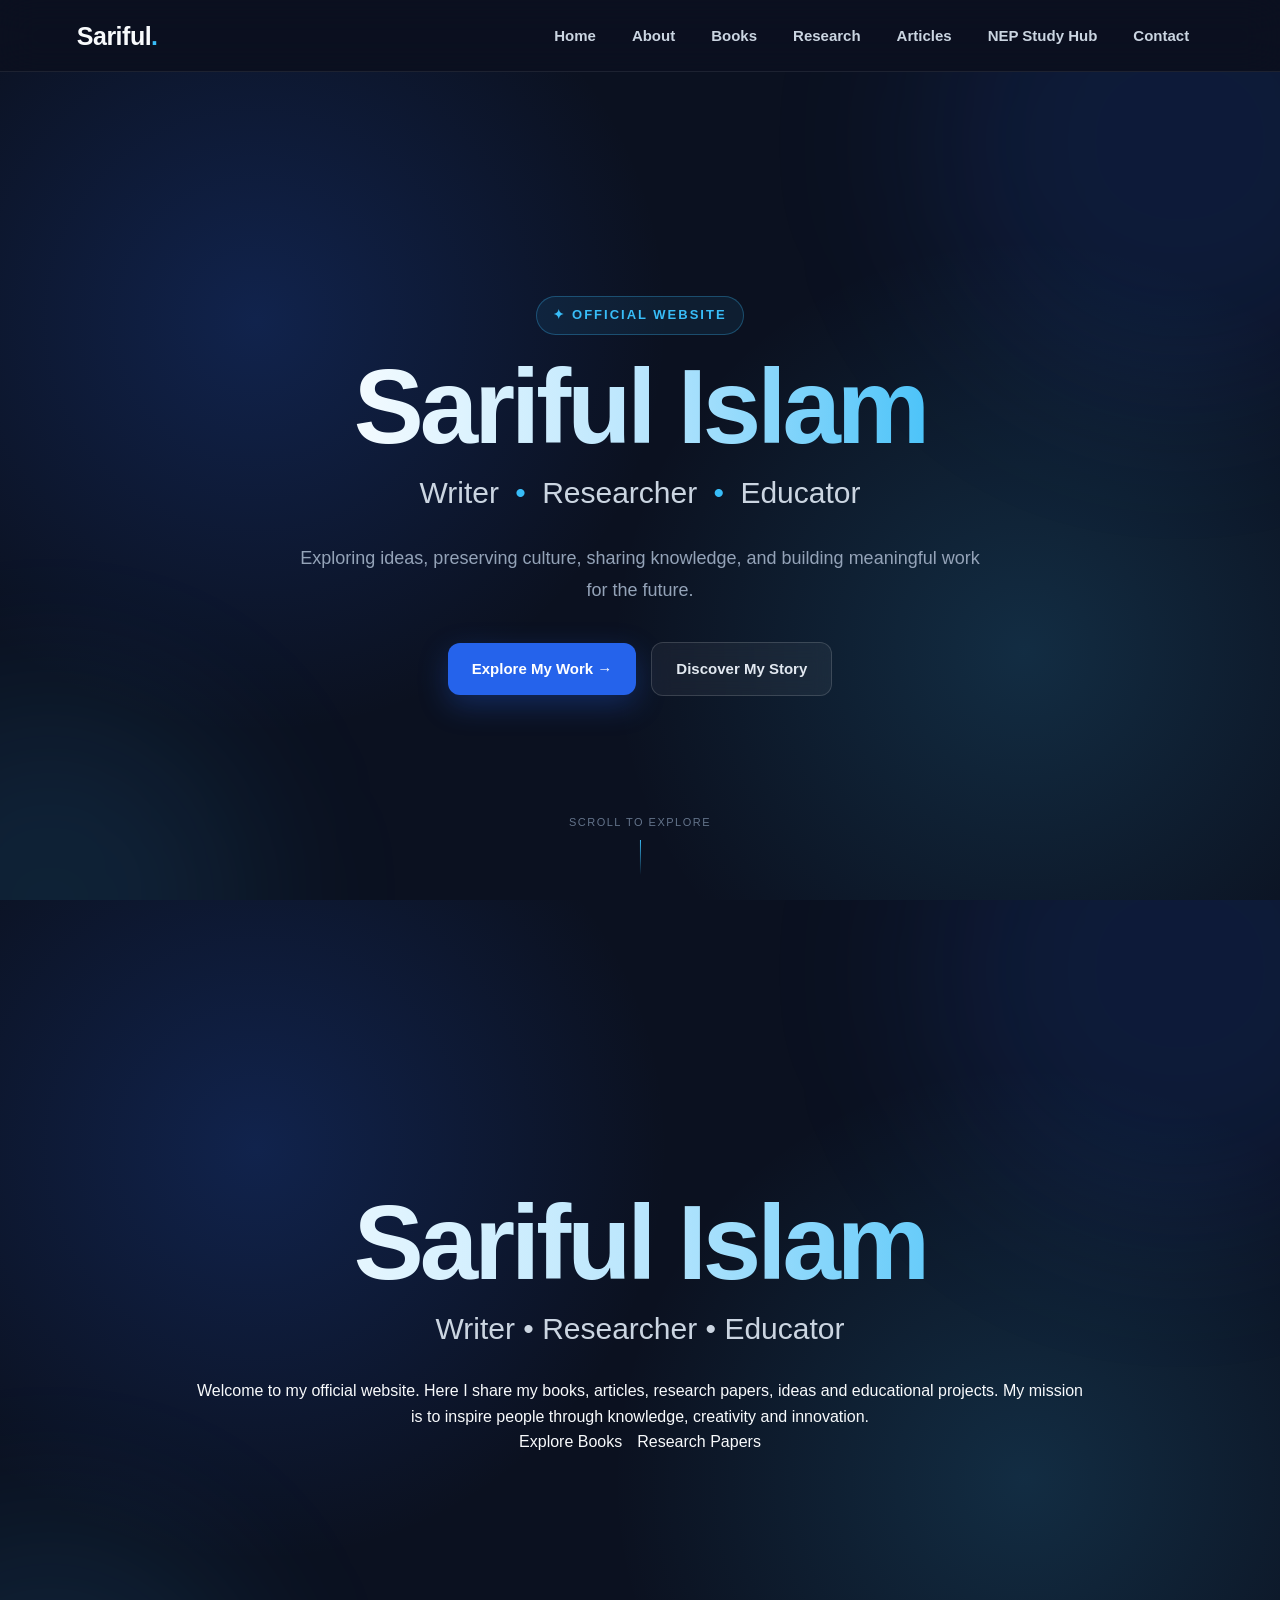
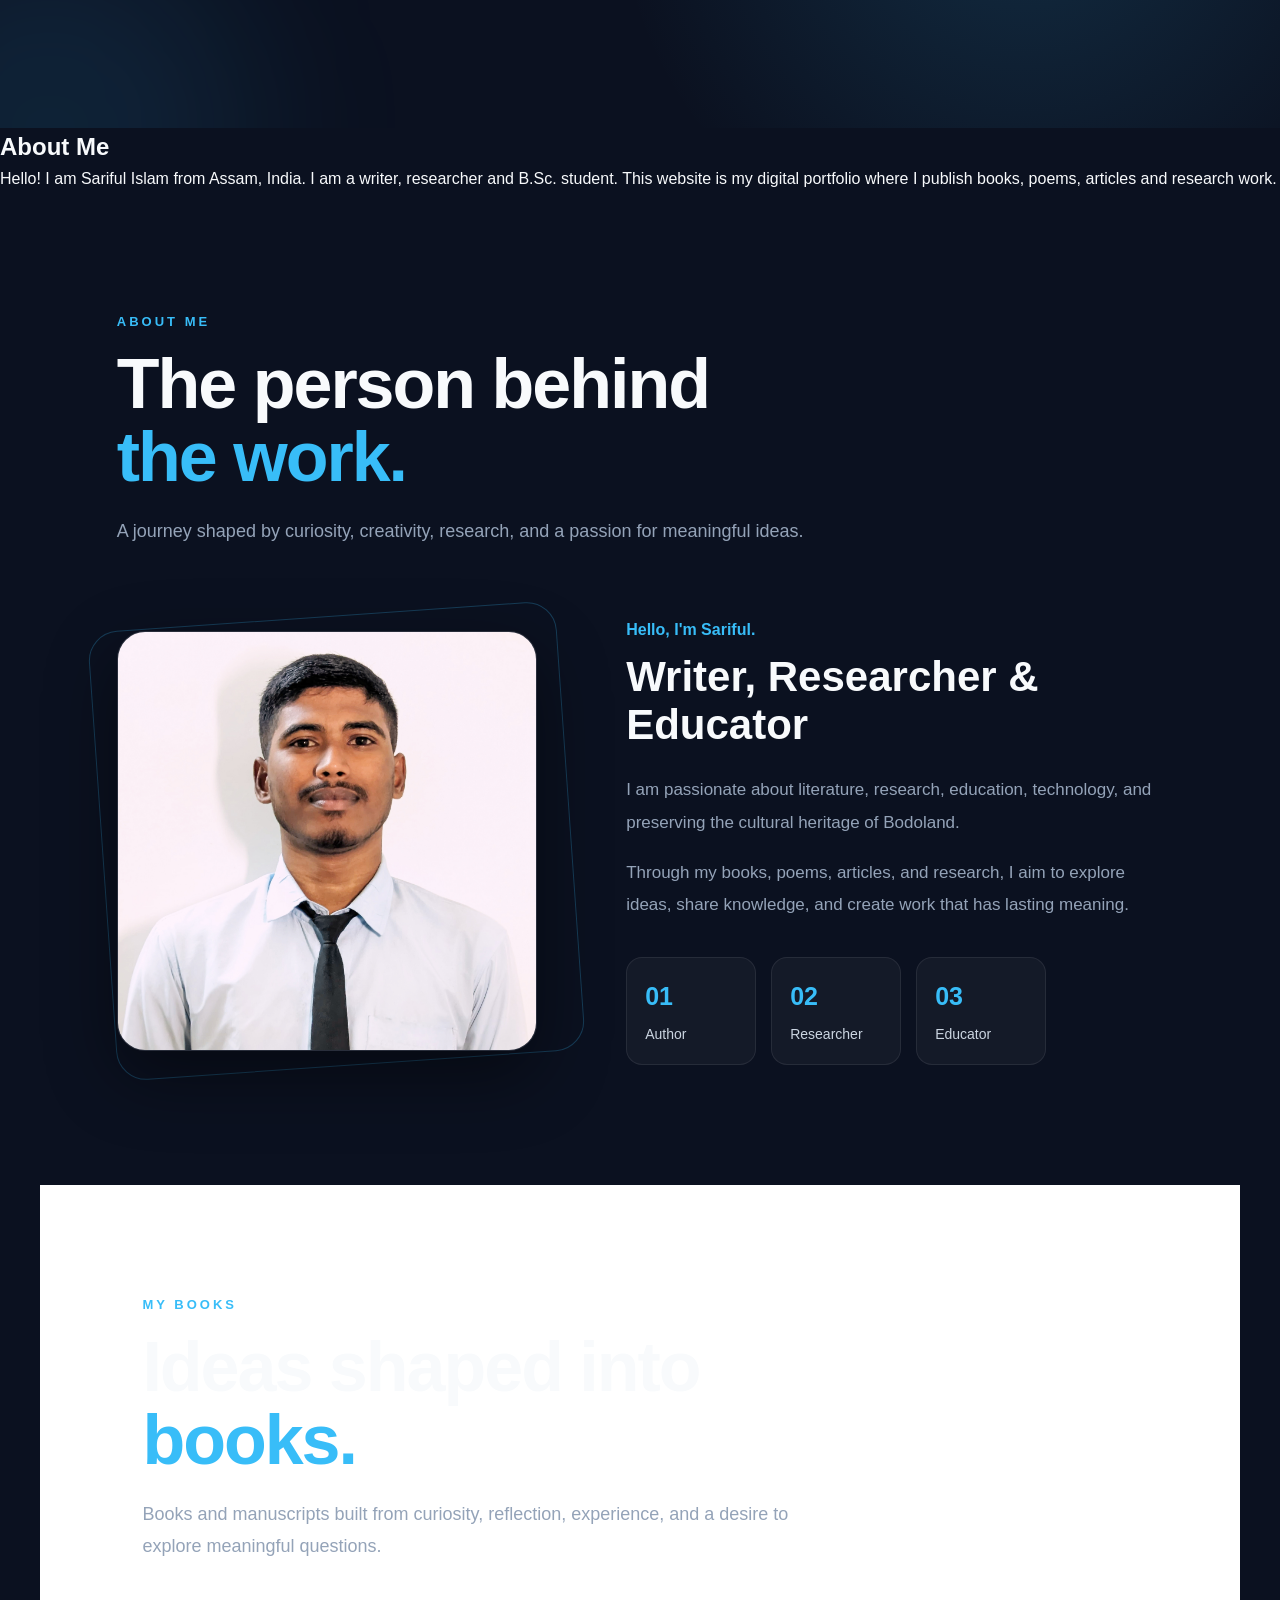
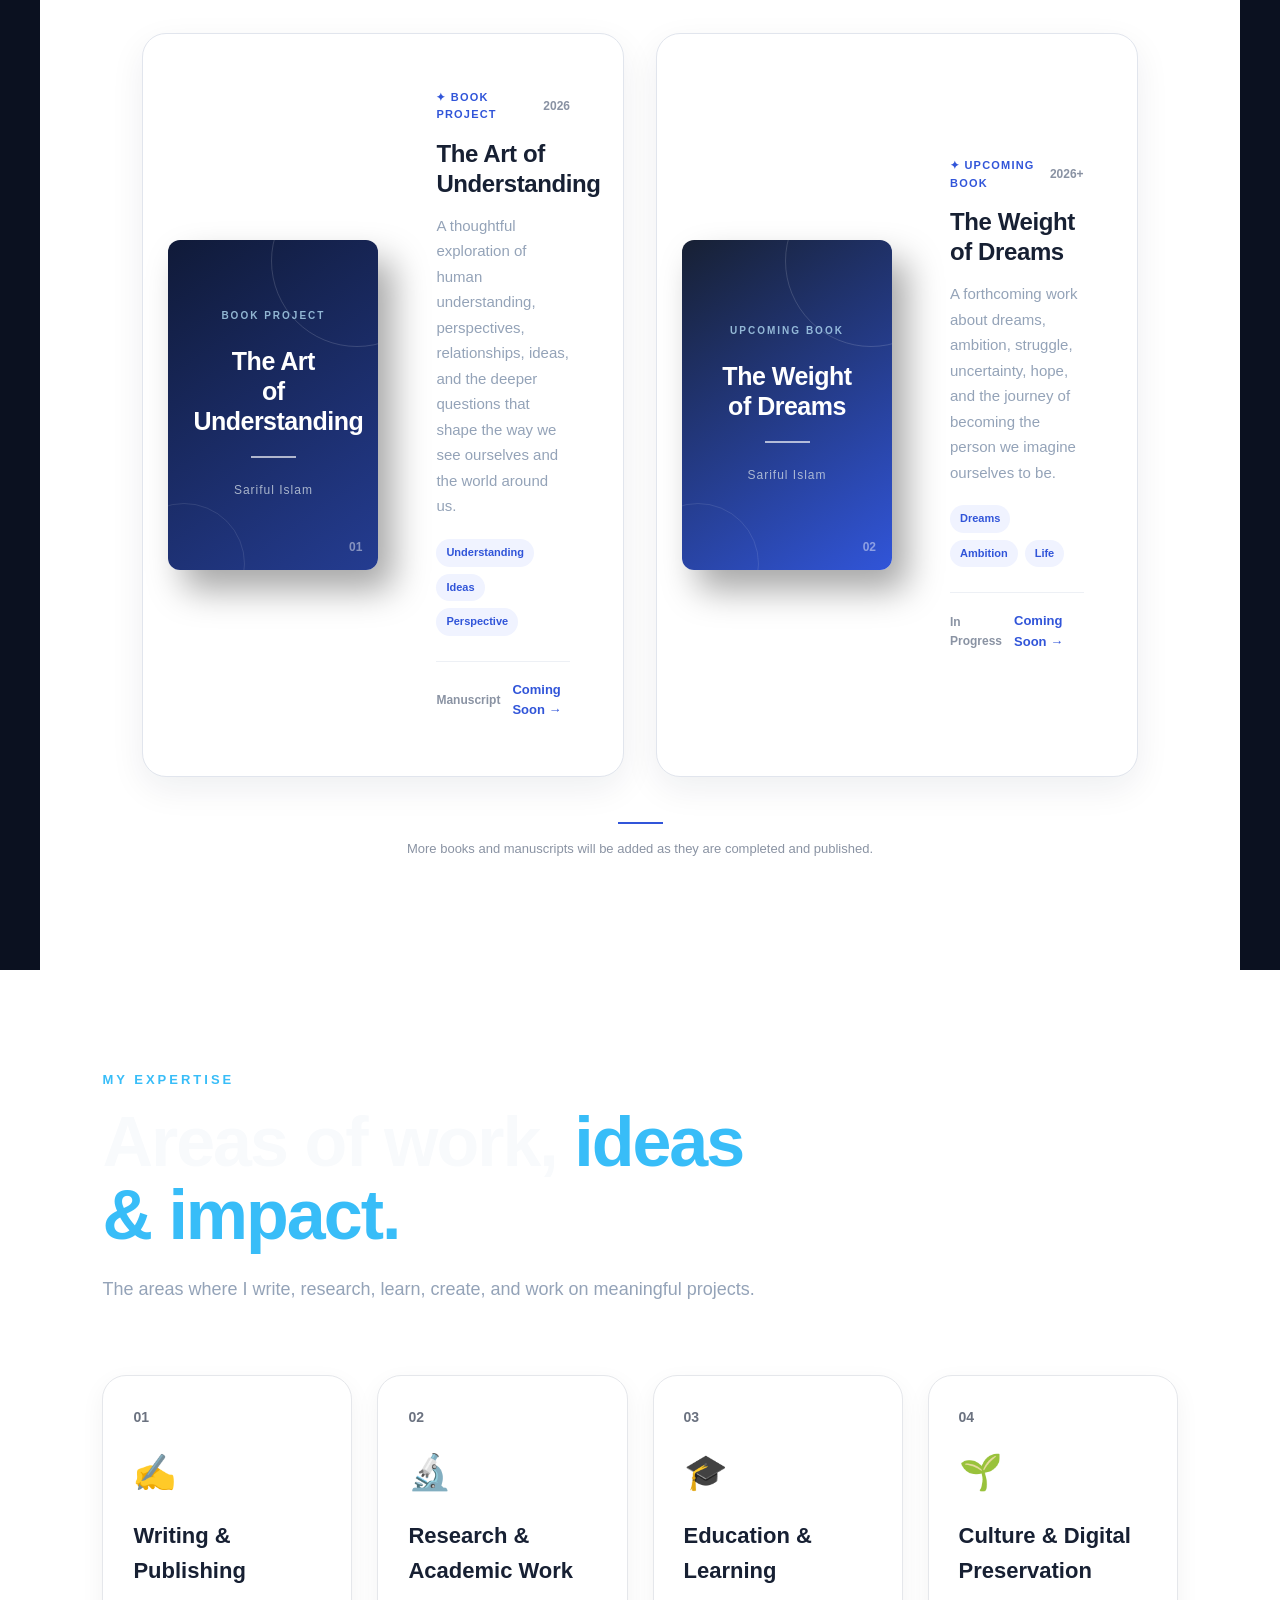
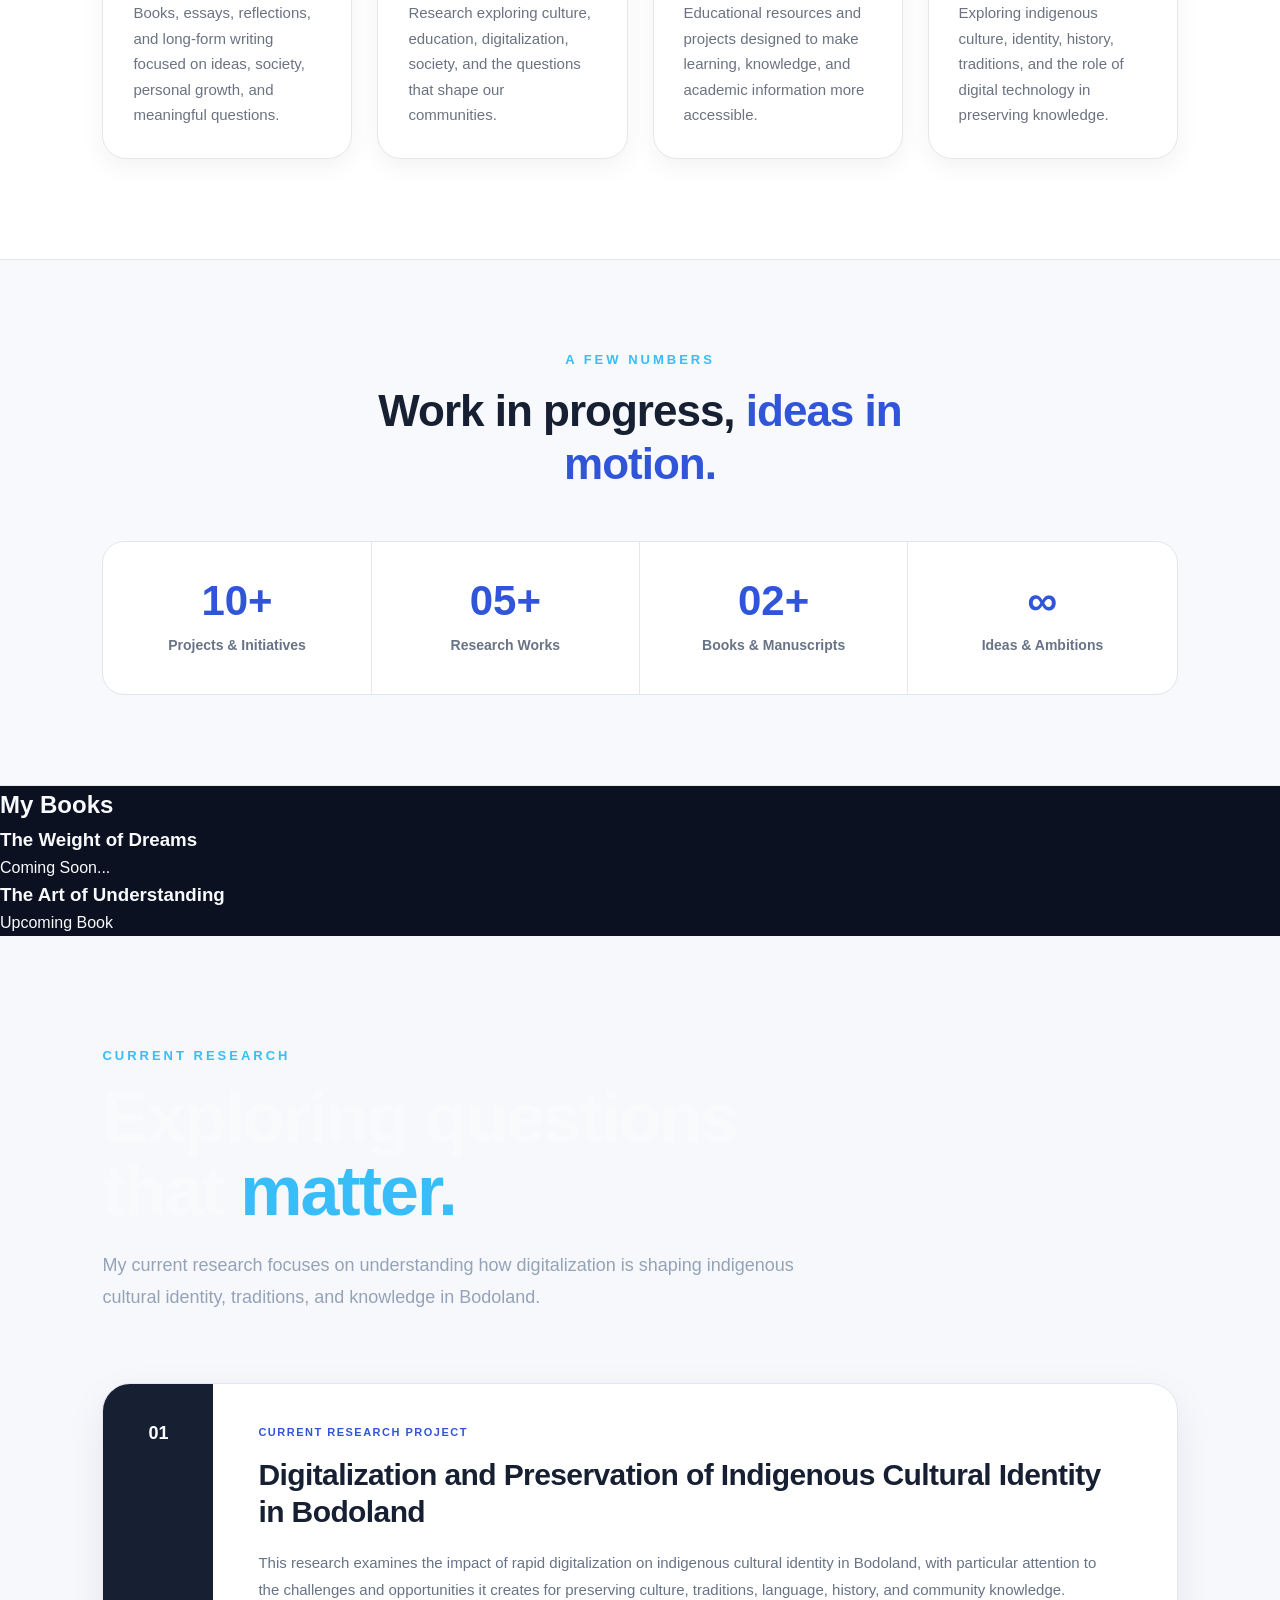
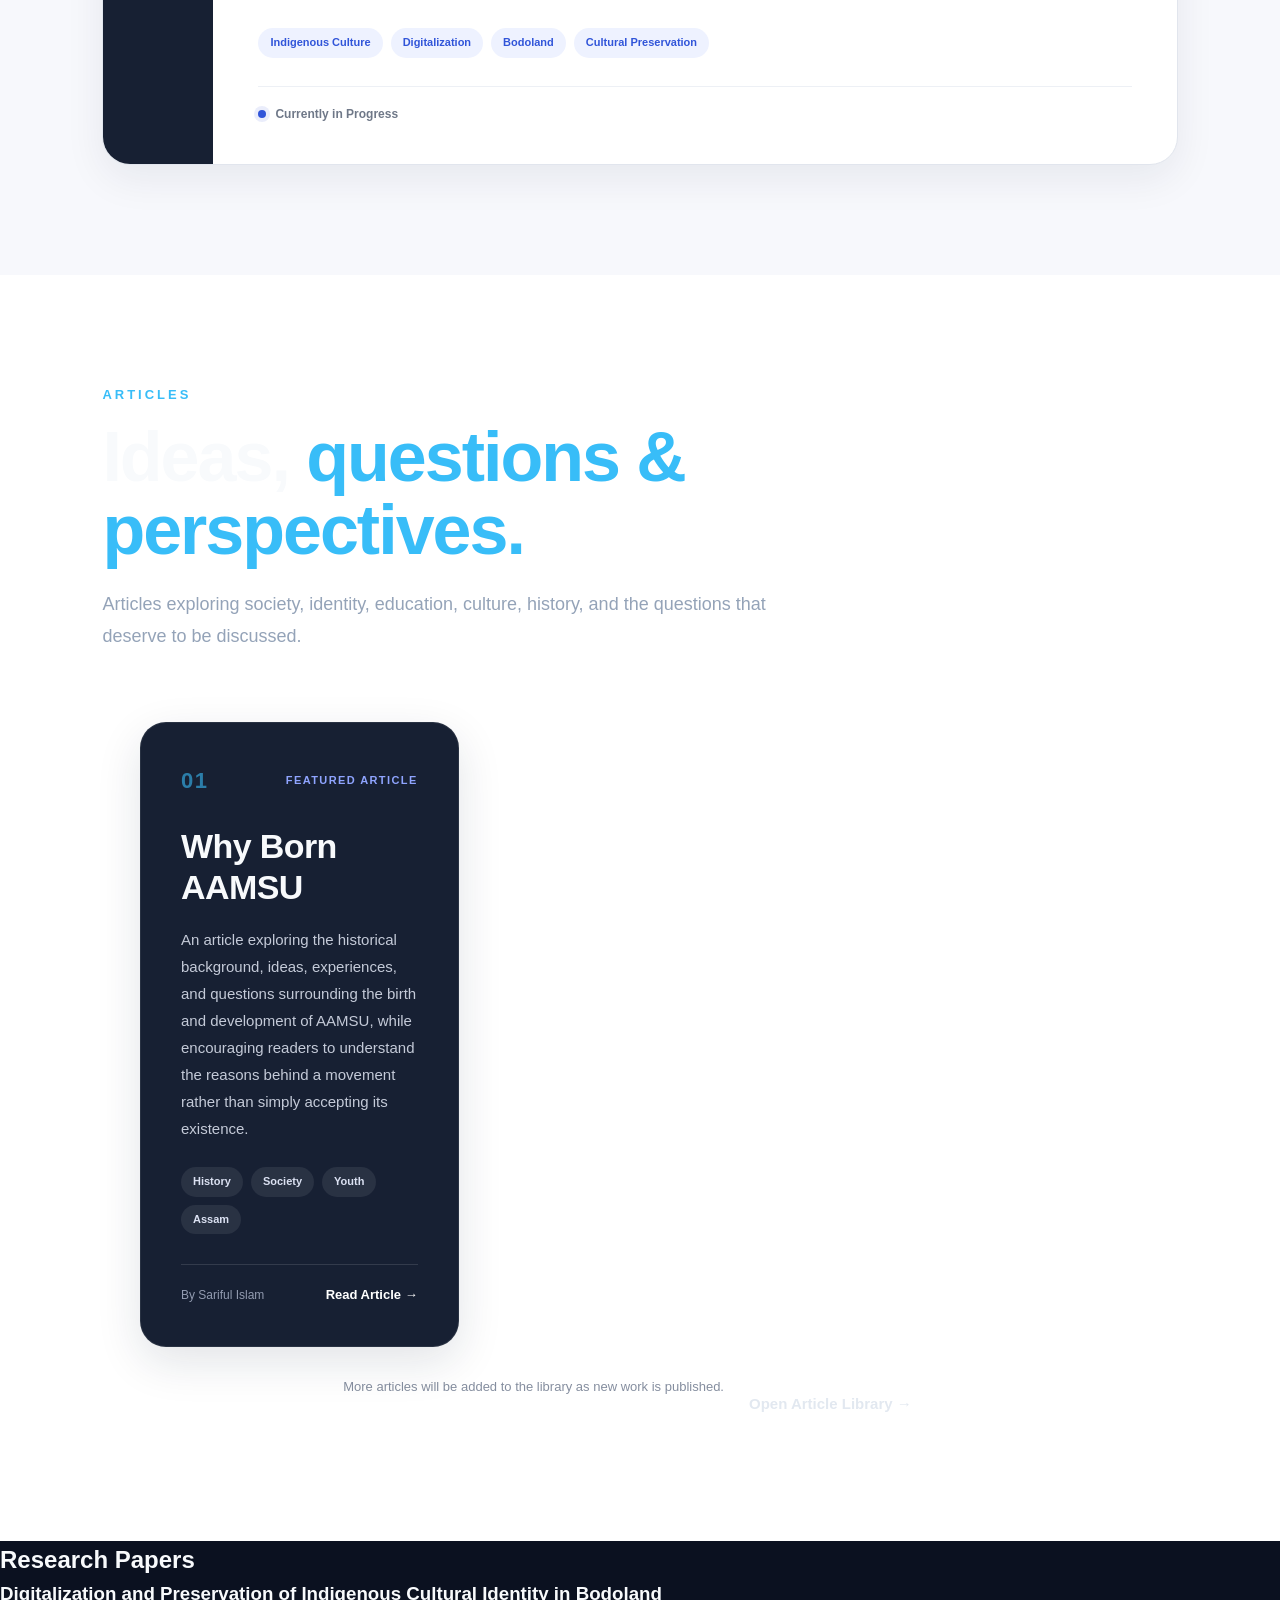
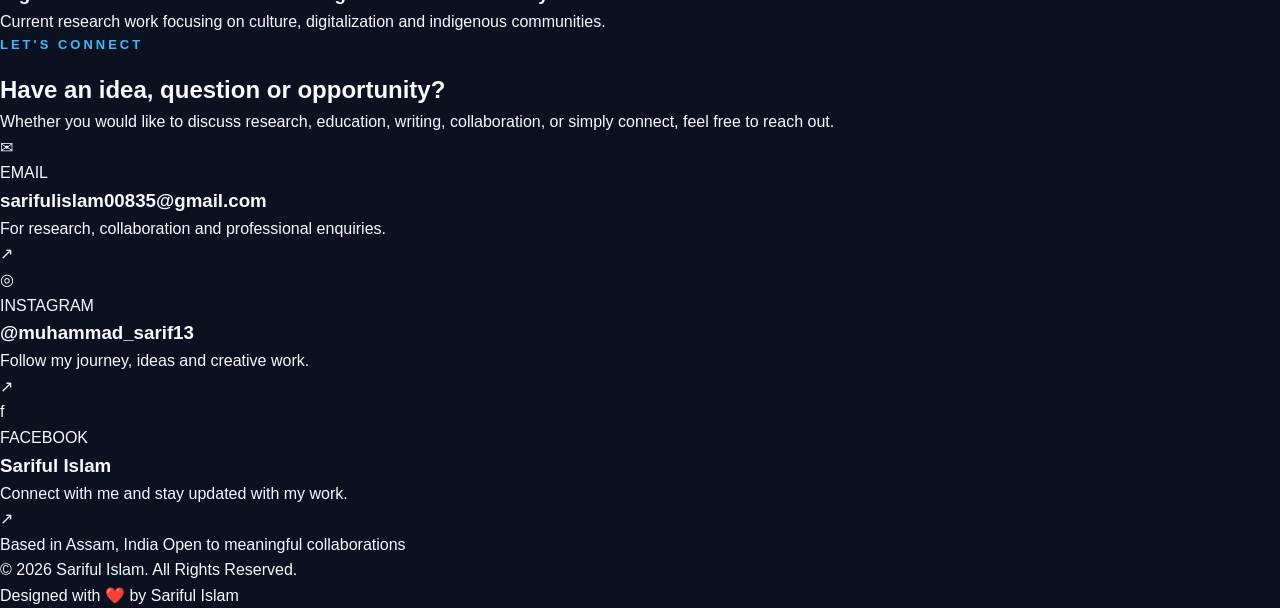
==== commit 07454b89: "Update index.html" ====
--- a/index.html
+++ b/index.html
@@ -802,35 +802,157 @@
 
 </section>
 
-<!-- Contact Section -->
-
-<section class="contact">
-
-<h2>Contact Me</h2>
-
-<p>If you would like to collaborate, discuss research or connect with me, feel free to contact me.</p>
-
-<div class="contact-links">
-
-<p>📧 Email: <a href="mailto:sarifulislam00835@gmail.com">sarifulislam00835@gmail.com</a></p>
-
-<p>📷 Instagram:
-<a href="https://www.instagram.com/muhammad_sarif13" target="_blank">
-@muhammad_sarif13
-</a>
-</p>
-
-<p>📘 Facebook:
-<a href="https://www.facebook.com/share/17vDSxPiMW/" target="_blank">
-Visit Facebook
-</a>
-</p>
-
-</div>
-
-</section>
-
-<!-- Footer -->
+<!-- =========================================
+     PREMIUM CONTACT SECTION
+========================================= -->
+
+<section class="contact-section" id="contact">
+
+    <div class="contact-heading">
+
+        <p class="section-label">LET'S CONNECT</p>
+
+        <h2>
+            Have an idea,
+            <span>question or opportunity?</span>
+        </h2>
+
+        <p>
+            Whether you would like to discuss research,
+            education, writing, collaboration, or simply
+            connect, feel free to reach out.
+        </p>
+
+    </div>
+
+
+    <div class="contact-grid">
+
+
+        <!-- EMAIL -->
+
+        <a
+            href="mailto:sarifulislam00835@gmail.com"
+            class="contact-card"
+        >
+
+            <div class="contact-icon">
+                ✉
+            </div>
+
+            <div>
+
+                <span class="contact-type">
+                    EMAIL
+                </span>
+
+                <h3>
+                    sarifulislam00835@gmail.com
+                </h3>
+
+                <p>
+                    For research, collaboration and
+                    professional enquiries.
+                </p>
+
+            </div>
+
+            <span class="contact-arrow">
+                ↗
+            </span>
+
+        </a>
+
+
+        <!-- INSTAGRAM -->
+
+        <a
+            href="https://www.instagram.com/muhammad_sarif13"
+            target="_blank"
+            rel="noopener"
+            class="contact-card"
+        >
+
+            <div class="contact-icon">
+                ◎
+            </div>
+
+            <div>
+
+                <span class="contact-type">
+                    INSTAGRAM
+                </span>
+
+                <h3>
+                    @muhammad_sarif13
+                </h3>
+
+                <p>
+                    Follow my journey, ideas and
+                    creative work.
+                </p>
+
+            </div>
+
+            <span class="contact-arrow">
+                ↗
+            </span>
+
+        </a>
+
+
+        <!-- FACEBOOK -->
+
+        <a
+            href="https://www.facebook.com/share/17vDSxPiMW/"
+            target="_blank"
+            rel="noopener"
+            class="contact-card"
+        >
+
+            <div class="contact-icon">
+                f
+            </div>
+
+            <div>
+
+                <span class="contact-type">
+                    FACEBOOK
+                </span>
+
+                <h3>
+                    Sariful Islam
+                </h3>
+
+                <p>
+                    Connect with me and stay updated
+                    with my work.
+                </p>
+
+            </div>
+
+            <span class="contact-arrow">
+                ↗
+            </span>
+
+        </a>
+
+    </div>
+
+
+    <div class="contact-footer">
+
+        <span>
+            Based in Assam, India
+        </span>
+
+        <span>
+            Open to meaningful collaborations
+        </span>
+
+    </div>
+
+</section>
 
 <footer>
 
--- a/css/style.css
+++ b/css/style.css
@@ -1661,3 +1661,168 @@
     }
 
 }
+/* =========================================
+   PREMIUM ARTICLES SECTION
+========================================= */
+
+.articles-section{
+    padding:110px 8%;
+    background:#ffffff;
+}
+
+.articles-grid{
+    max-width:1000px;
+    margin:55px auto 0;
+}
+
+.article-card{
+    background:#172033;
+    color:#ffffff;
+
+    border-radius:26px;
+    padding:40px;
+
+    box-shadow:0 15px 45px rgba(20,30,60,.12);
+
+    transition:.3s ease;
+}
+
+.article-card:hover{
+    transform:translateY(-7px);
+    box-shadow:0 25px 60px rgba(20,30,60,.18);
+}
+
+.article-meta{
+    display:flex;
+    justify-content:space-between;
+    align-items:center;
+
+    margin-bottom:28px;
+}
+
+.article-number{
+    font-size:14px;
+    font-weight:800;
+    color:#8f9ac0;
+}
+
+.article-type{
+    color:#8fa4ff;
+    font-size:11px;
+    font-weight:800;
+    letter-spacing:1.4px;
+}
+
+.article-content h3{
+    font-size:34px;
+    line-height:1.2;
+    margin-bottom:18px;
+    letter-spacing:-.6px;
+}
+
+.article-content p{
+    max-width:780px;
+
+    color:#c4cad8;
+    font-size:15px;
+    line-height:1.8;
+
+    margin-bottom:25px;
+}
+
+.article-tags{
+    display:flex;
+    flex-wrap:wrap;
+    gap:8px;
+    margin-bottom:30px;
+}
+
+.article-tags span{
+    padding:6px 12px;
+    border-radius:20px;
+
+    background:rgba(255,255,255,.08);
+    color:#dbe1f2;
+
+    font-size:11px;
+    font-weight:700;
+}
+
+.article-bottom{
+    padding-top:20px;
+
+    border-top:1px solid rgba(255,255,255,.12);
+
+    display:flex;
+    justify-content:space-between;
+    align-items:center;
+    gap:15px;
+}
+
+.article-bottom > span{
+    color:#929bb0;
+    font-size:12px;
+}
+
+.article-link{
+    color:#ffffff;
+    text-decoration:none;
+
+    font-size:13px;
+    font-weight:800;
+
+    transition:.2s;
+}
+
+.article-link:hover{
+    color:#8fa4ff;
+    transform:translateX(3px);
+}
+
+.articles-more{
+    max-width:1000px;
+    margin:30px auto 0;
+
+    text-align:center;
+}
+
+.articles-more p{
+    color:#858e9f;
+    font-size:13px;
+    margin-bottom:18px;
+}
+
+
+/* =========================================
+   MOBILE
+========================================= */
+
+@media(max-width:600px){
+
+    .articles-section{
+        padding:75px 20px;
+    }
+
+    .articles-grid{
+        margin-top:40px;
+    }
+
+    .article-card{
+        padding:27px 22px;
+        border-radius:21px;
+    }
+
+    .article-content h3{
+        font-size:27px;
+    }
+
+    .article-content p{
+        font-size:14px;
+    }
+
+    .article-bottom{
+        align-items:flex-start;
+        flex-direction:column;
+    }
+
+}
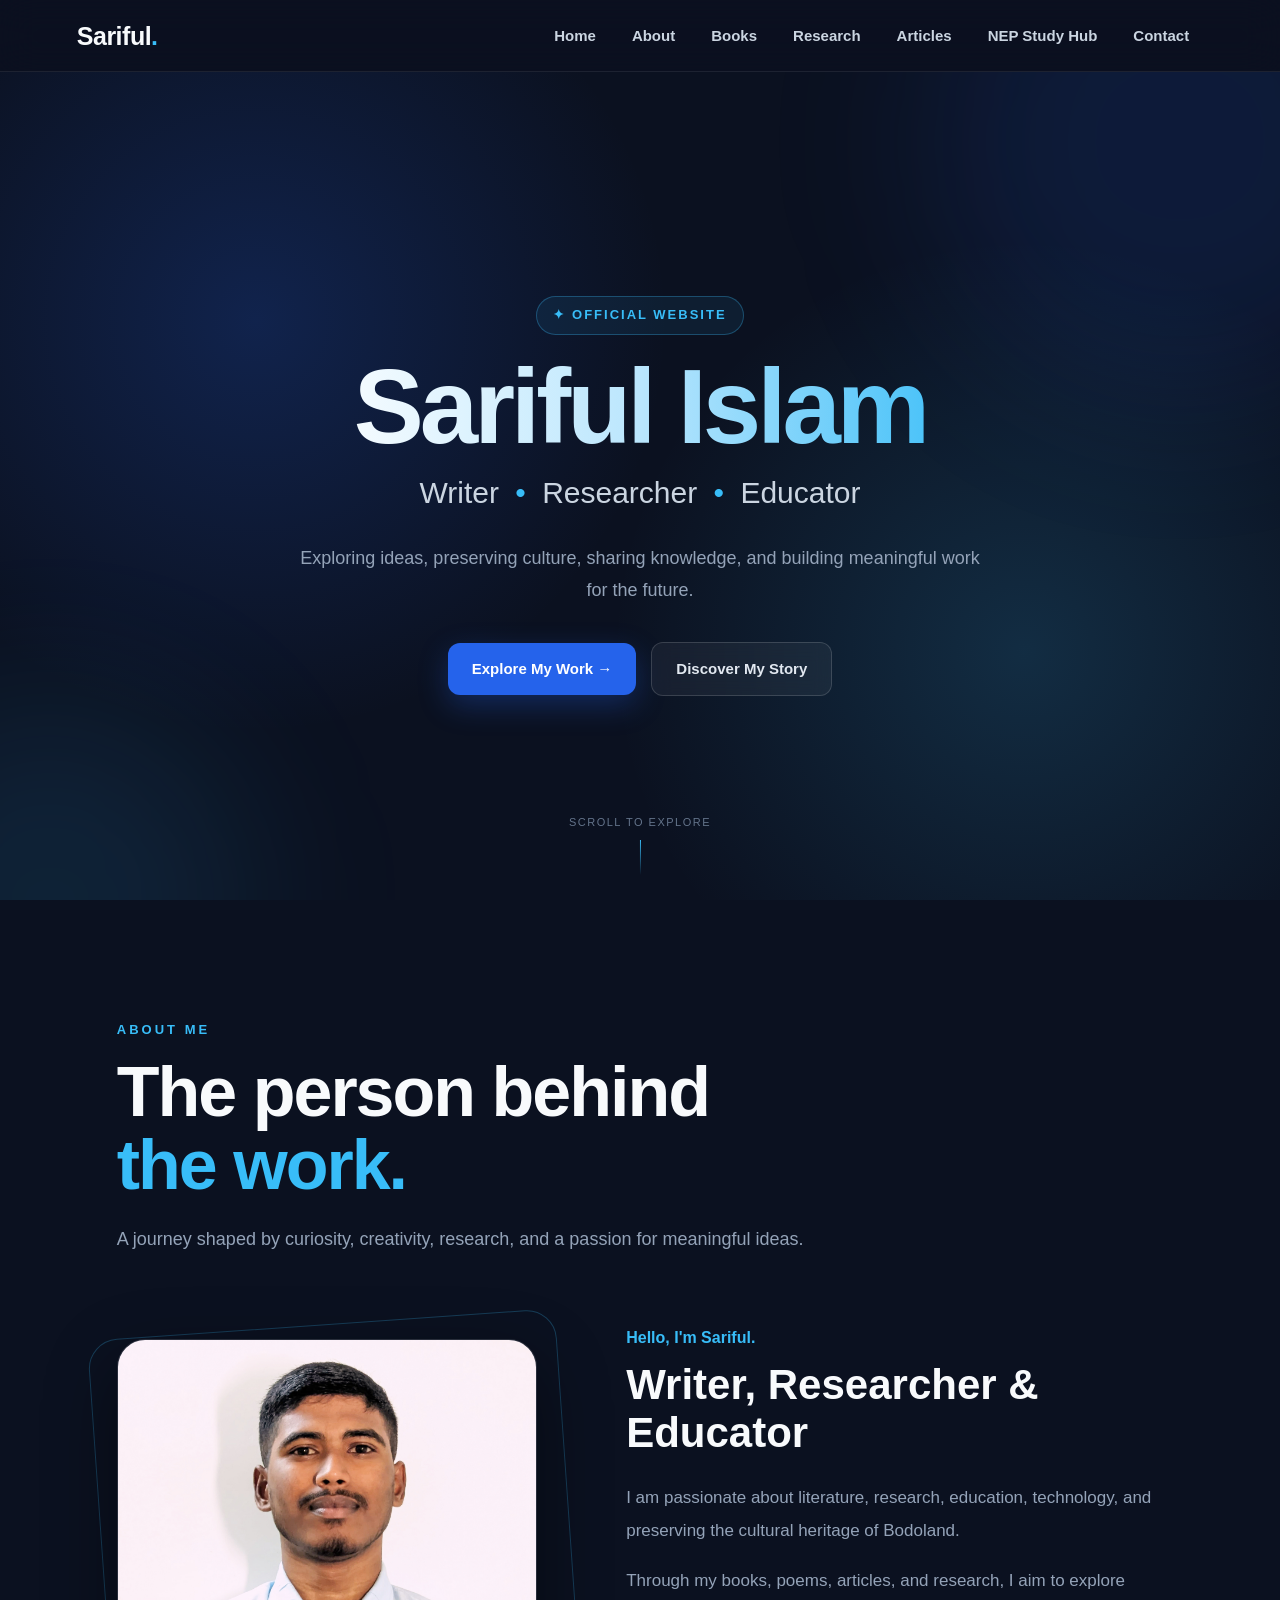
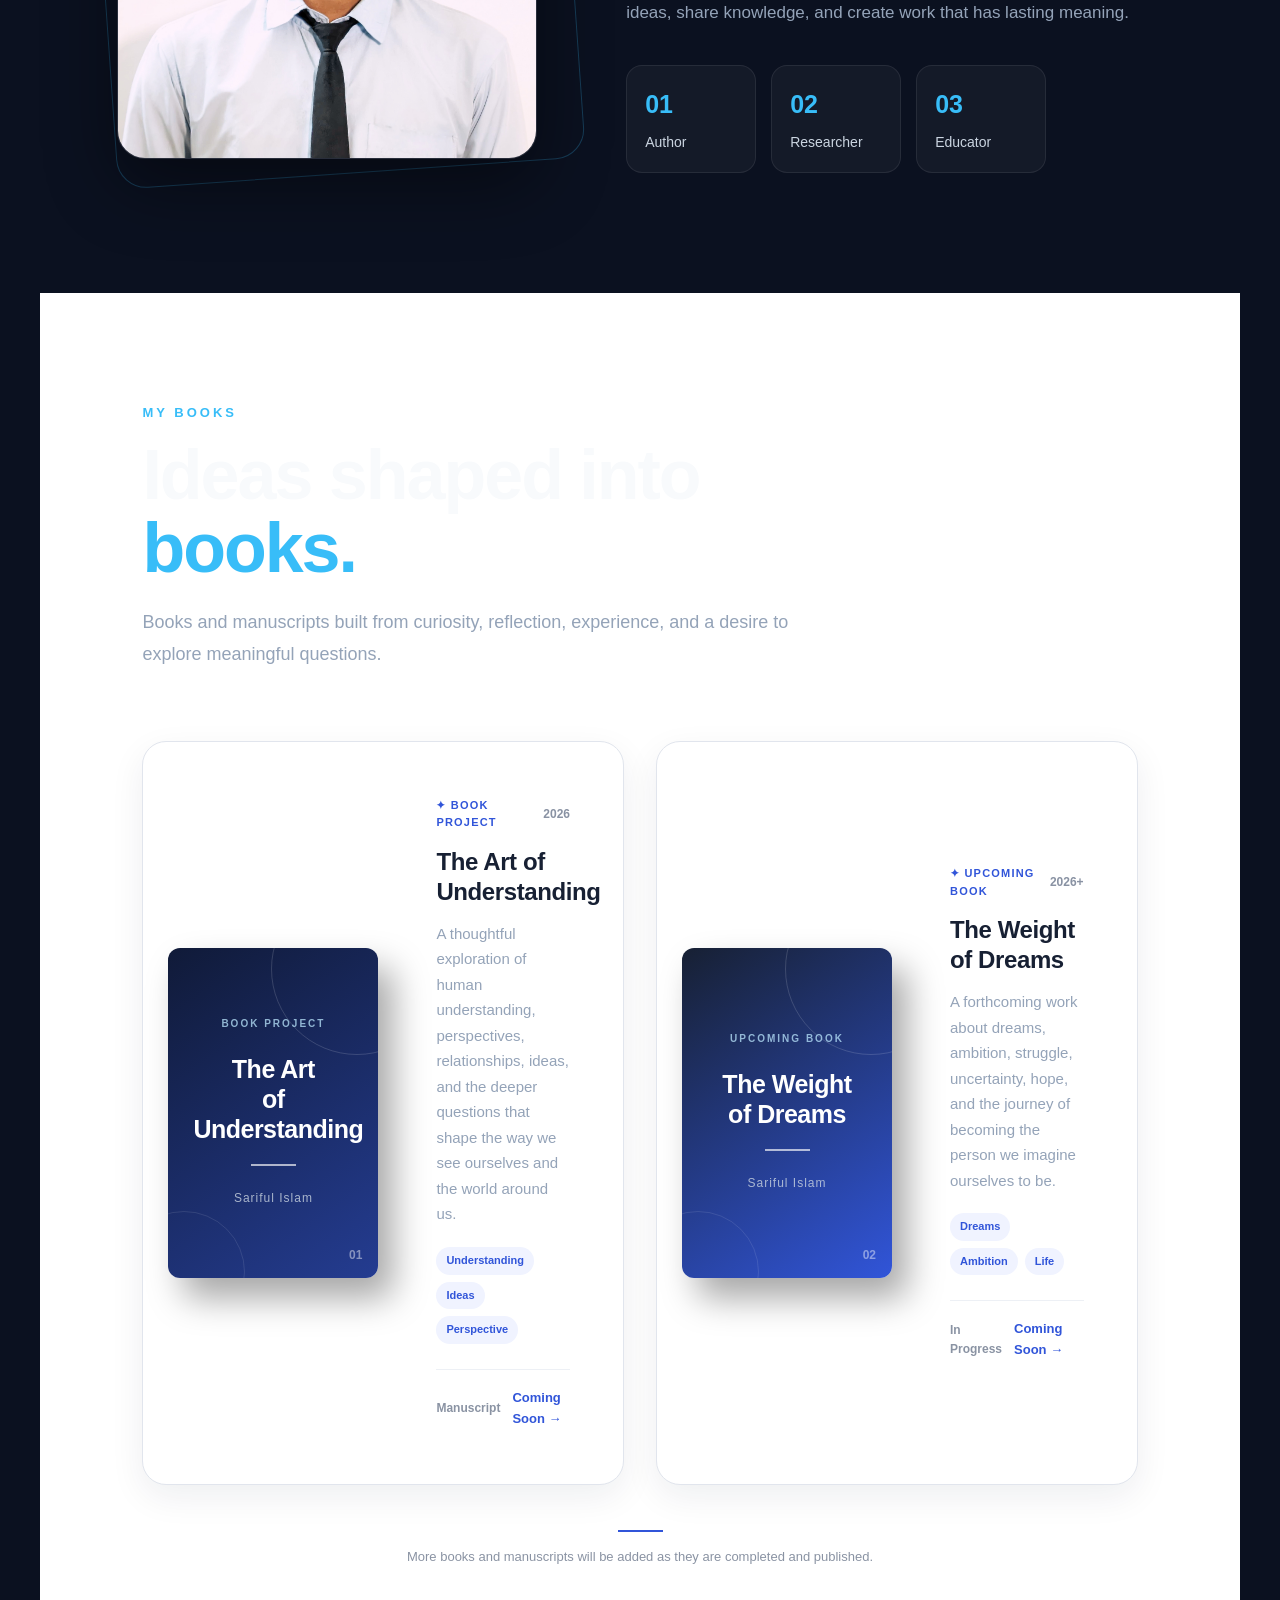
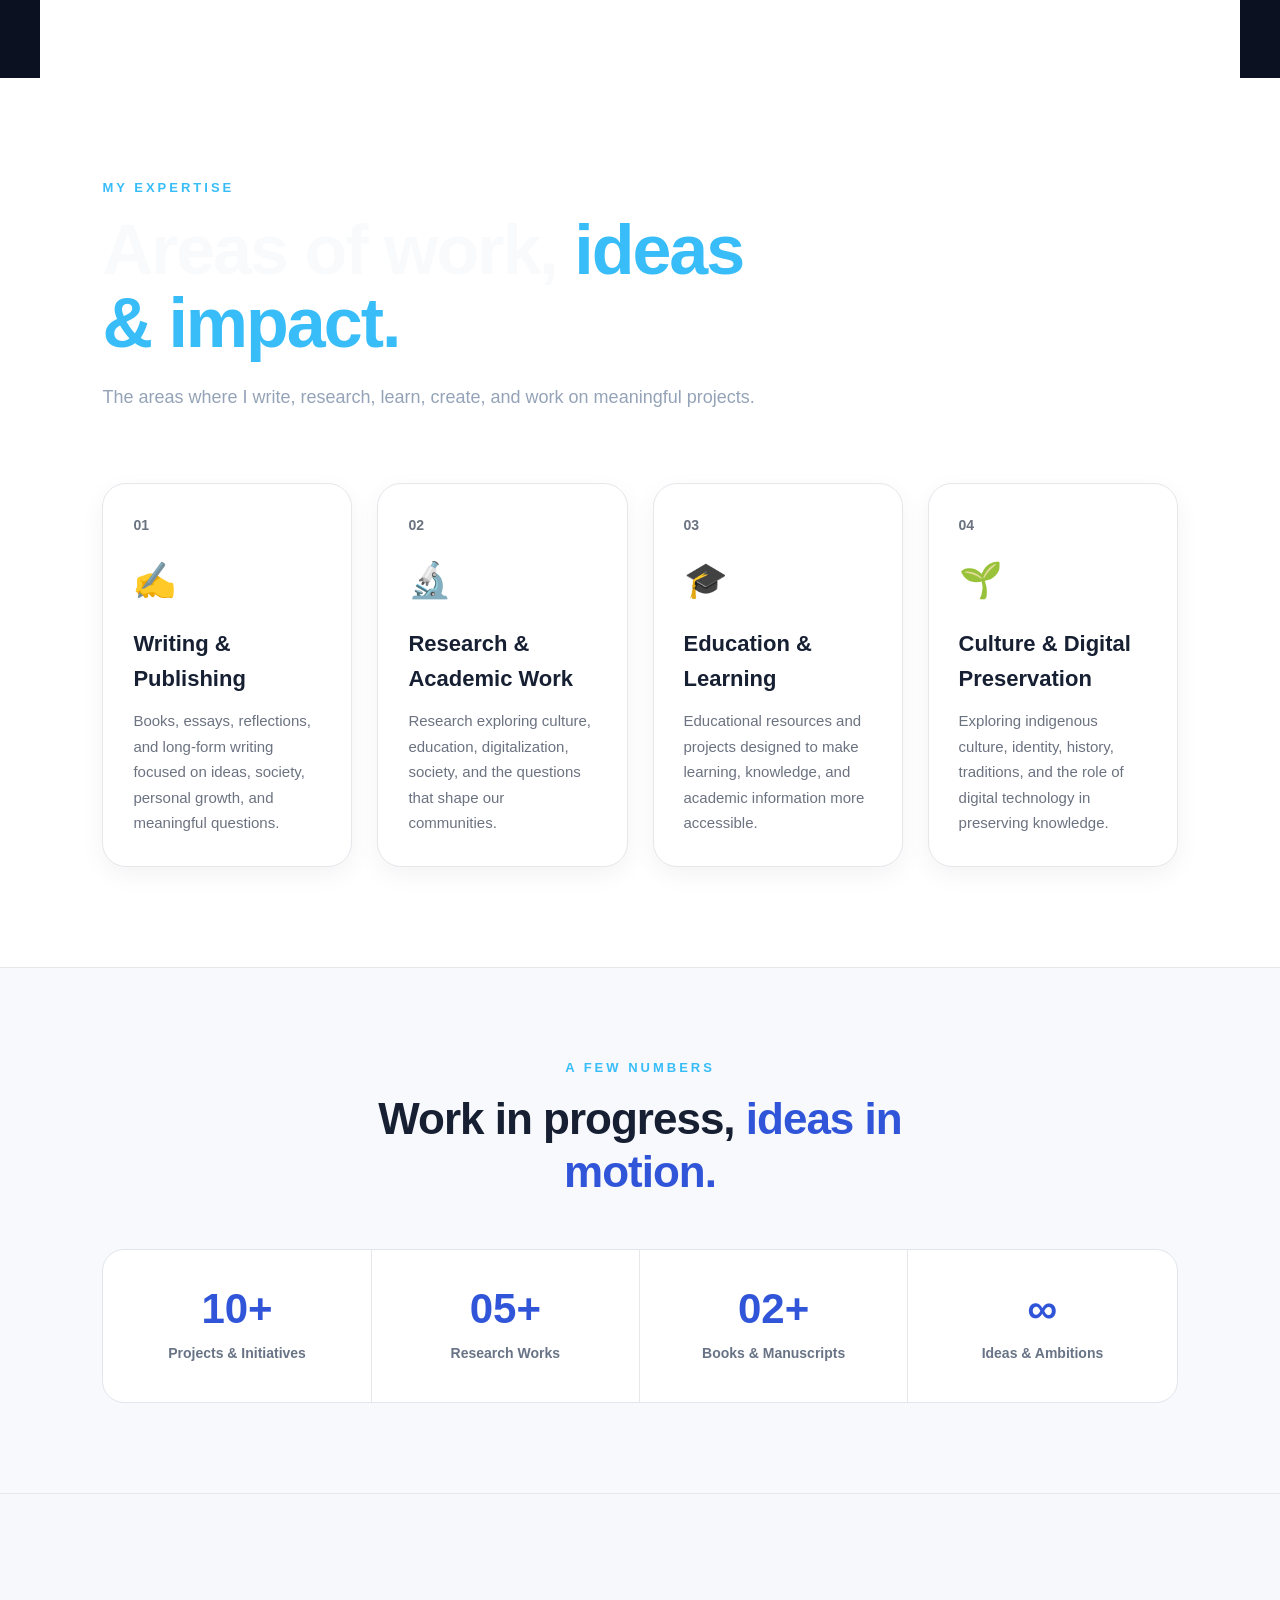
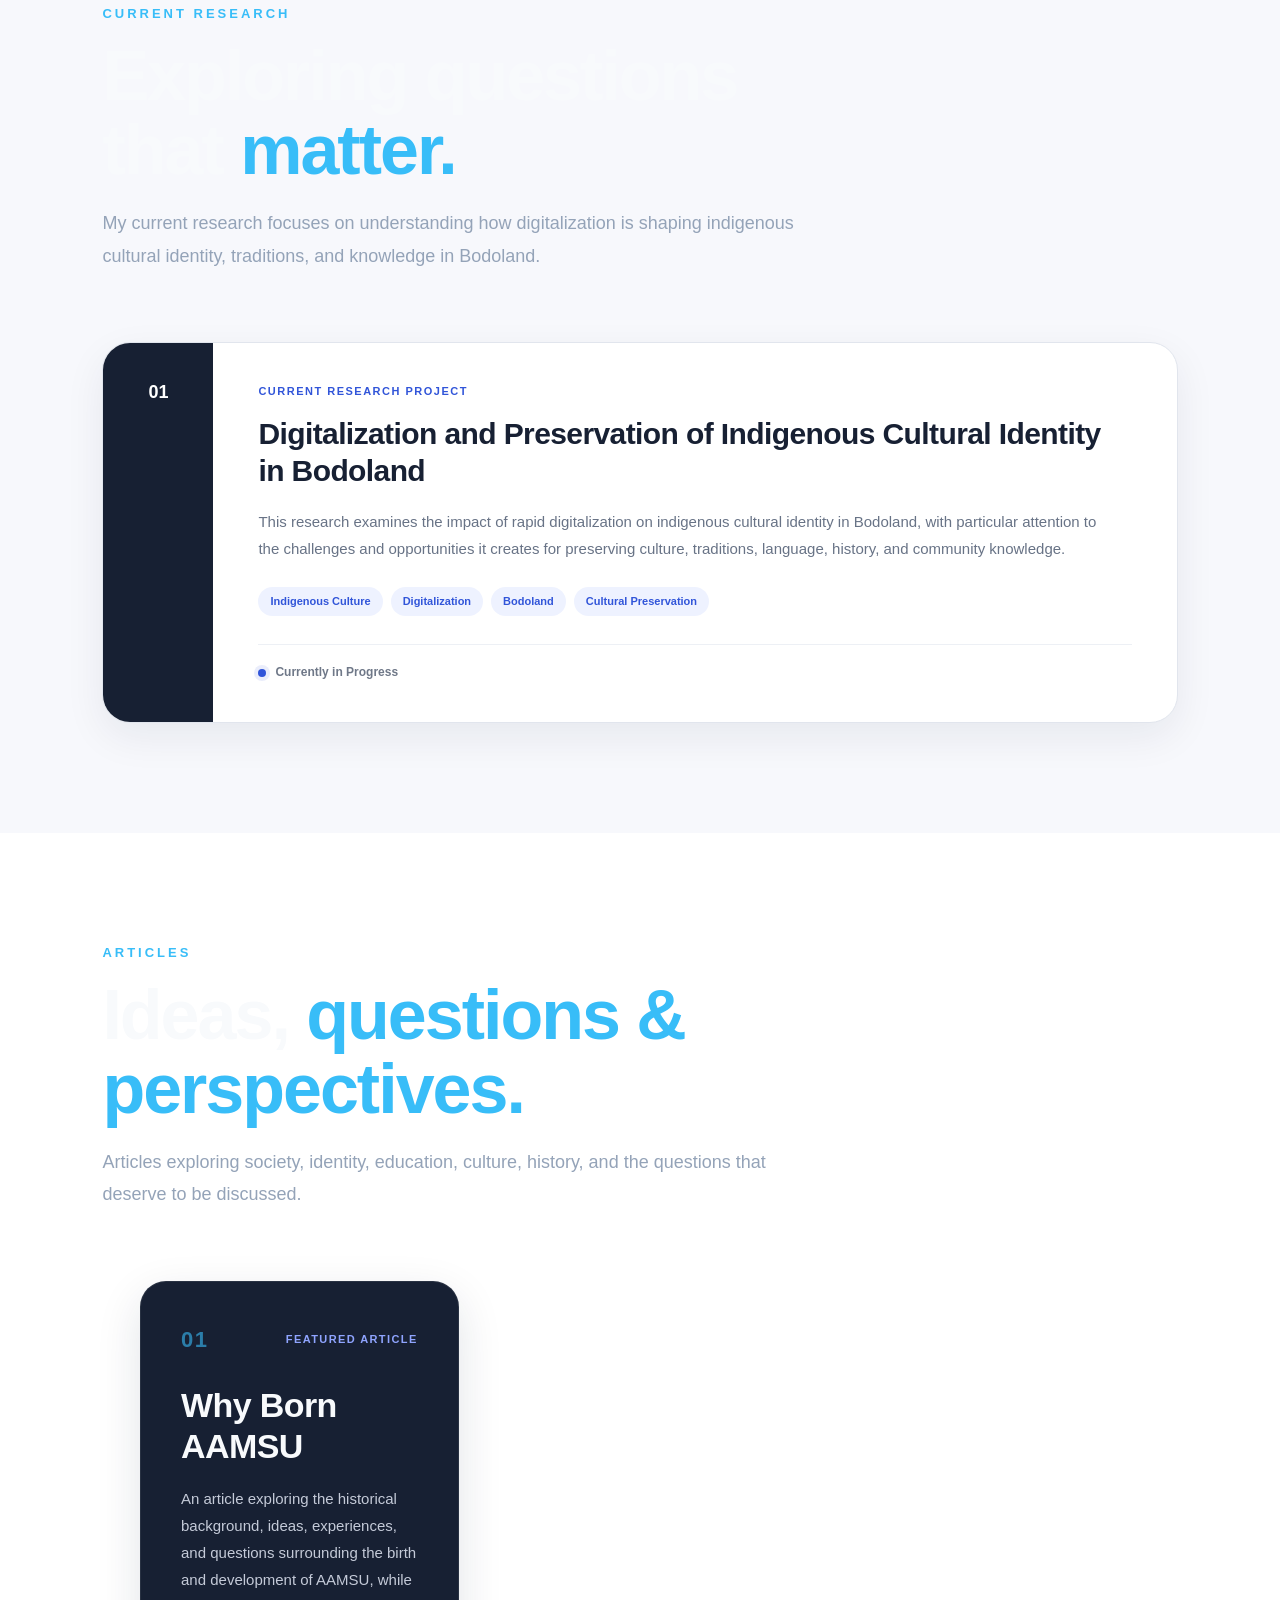
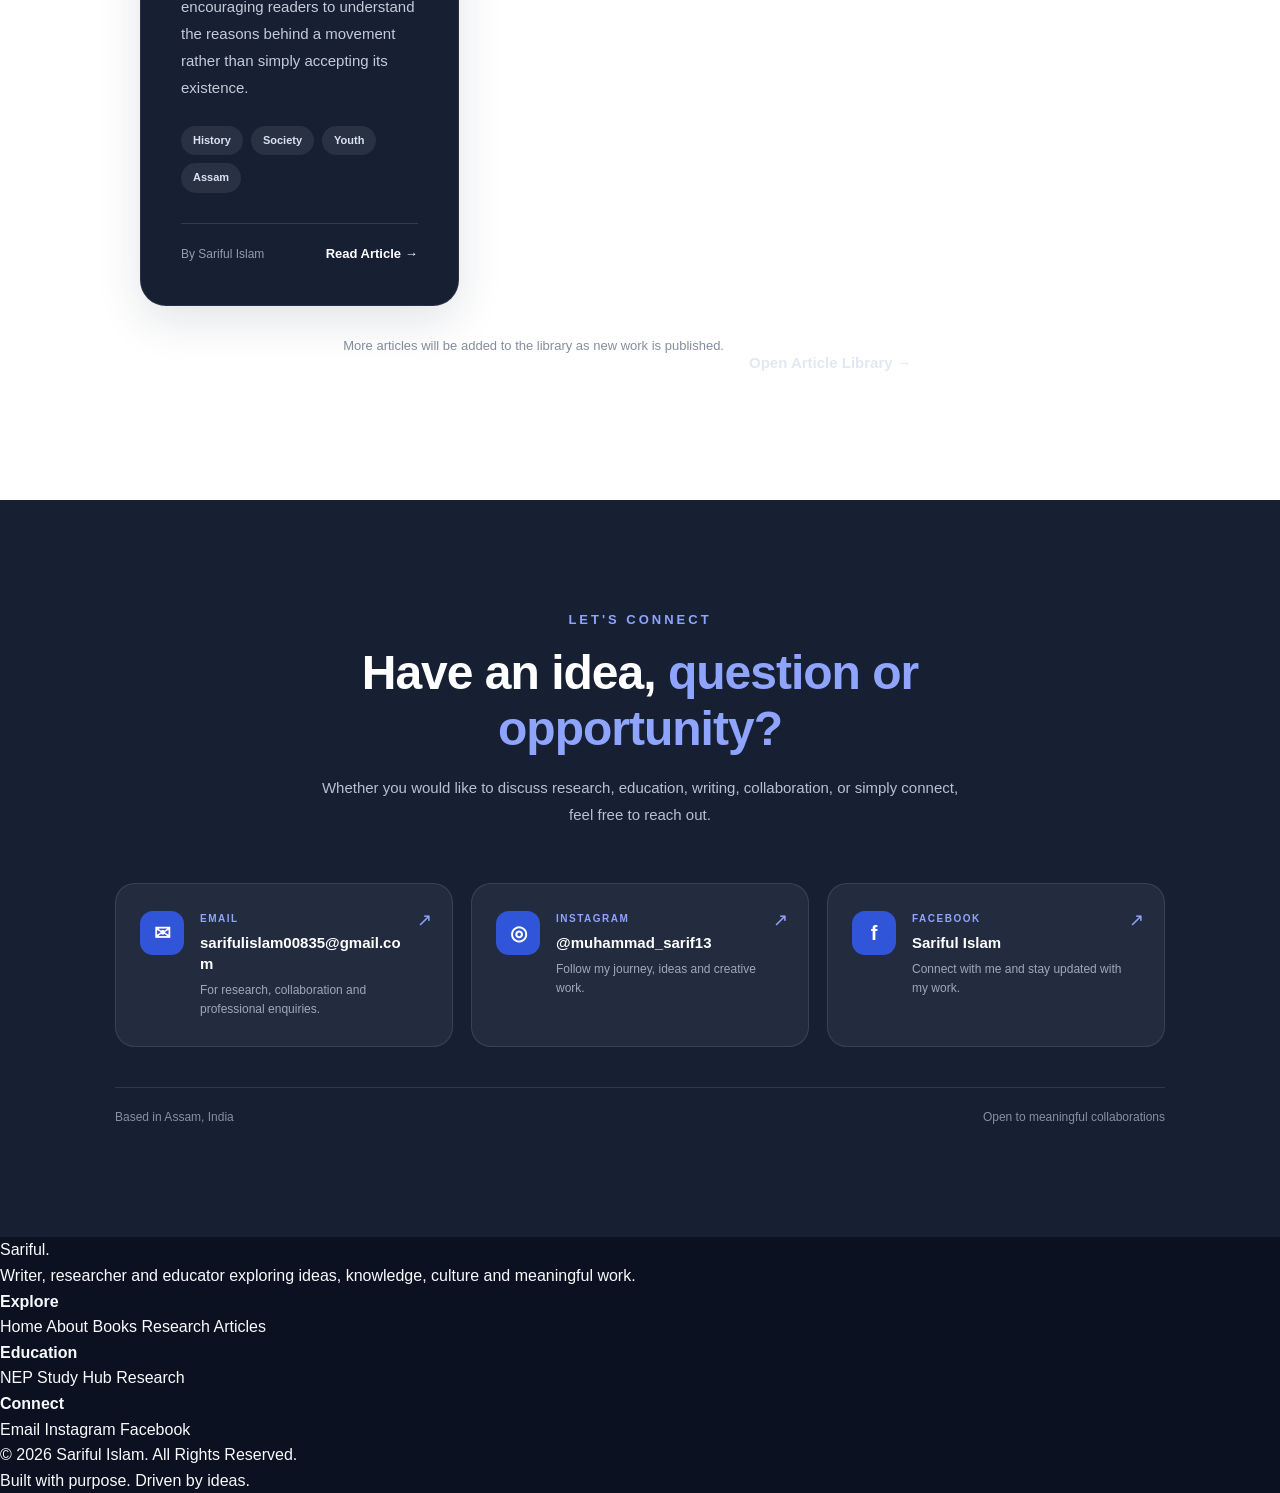
==== commit 1061023a: "Update index.html" ====
--- a/index.html
+++ b/index.html
@@ -81,67 +81,8 @@
     </div>
 
 </section>
-<!-- Hero Section -->
-
-<header class="hero">
-
-<div class="hero-content">
-
-<h1>
-Sariful Islam
-</h1>
-
-<h2>
-Writer • Researcher • Educator
-</h2>
-
-<p>
-
-Welcome to my official website.
-
-Here I share my books, articles, research papers, ideas and educational projects.
-
-My mission is to inspire people through knowledge, creativity and innovation.
-
-</p>
-
-<div class="hero-buttons">
-
-<a href="#">
-Explore Books
-</a>
-
-<a href="#">
-Research Papers
-</a>
-
-</div>
-
-</div>
-
-</header>
-
-<!-- About Section -->
-
-<section class="about">
-
-<h2>
-About Me
-</h2>
-
-<p>
-
-Hello!
-
-I am Sariful Islam from Assam, India.
-
-I am a writer, researcher and B.Sc. student.
-
-This website is my digital portfolio where I publish books, poems, articles and research work.
-
-</p>
-
-</section>
+
+
     <!-- =========================================
      STEP 4 — ABOUT SECTION
 ========================================= -->
@@ -571,27 +512,6 @@
         </div>
 
     </div>
-
-</section>
-<!-- Books Section -->
-
-<section class="books">
-
-<h2>My Books</h2>
-
-<div class="card-container">
-
-<div class="card">
-<h3>The Weight of Dreams</h3>
-<p>Coming Soon...</p>
-</div>
-
-<div class="card">
-<h3>The Art of Understanding</h3>
-<p>Upcoming Book</p>
-</div>
-
-</div>
 
 </section>
 
@@ -784,23 +704,6 @@
 </section>   
    
 </section>
-<!-- Research Section -->
-
-<section class="research">
-
-<h2>Research Papers</h2>
-
-<div class="card">
-
-<h3>Digitalization and Preservation of Indigenous Cultural Identity in Bodoland</h3>
-
-<p>
-Current research work focusing on culture, digitalization and indigenous communities.
-</p>
-
-</div>
-
-</section>
 
 <!-- =========================================
      PREMIUM CONTACT SECTION
@@ -954,14 +857,98 @@
 
 </section>
 
-<footer>
-
-<p>© 2026 Sariful Islam. All Rights Reserved.</p>
-
-<p>Designed with ❤️ by Sariful Islam</p>
+<!-- =========================================
+     PREMIUM FOOTER
+========================================= -->
+
+<footer class="site-footer">
+
+    <div class="footer-main">
+
+        <div class="footer-brand">
+
+            <a href="index.html" class="footer-logo">
+                Sariful<span>.</span>
+            </a>
+
+            <p>
+                Writer, researcher and educator exploring
+                ideas, knowledge, culture and meaningful work.
+            </p>
+
+        </div>
+
+
+        <div class="footer-column">
+
+            <h4>Explore</h4>
+
+            <a href="index.html">Home</a>
+            <a href="#about">About</a>
+            <a href="#books">Books</a>
+            <a href="#research">Research</a>
+            <a href="#articles">Articles</a>
+
+        </div>
+
+
+        <div class="footer-column">
+
+            <h4>Education</h4>
+
+            <a href="study-hub.html">
+                NEP Study Hub
+            </a>
+
+            <a href="#research">
+                Research
+            </a>
+
+        </div>
+
+
+        <div class="footer-column">
+
+            <h4>Connect</h4>
+
+            <a href="mailto:sarifulislam00835@gmail.com">
+                Email
+            </a>
+
+            <a
+                href="https://www.instagram.com/muhammad_sarif13"
+                target="_blank"
+                rel="noopener"
+            >
+                Instagram
+            </a>
+
+            <a
+                href="https://www.facebook.com/share/17vDSxPiMW/"
+                target="_blank"
+                rel="noopener"
+            >
+                Facebook
+            </a>
+
+        </div>
+
+    </div>
+
+
+    <div class="footer-bottom">
+
+        <p>
+            © 2026 Sariful Islam. All Rights Reserved.
+        </p>
+
+        <p>
+            Built with purpose. Driven by ideas.
+        </p>
+
+    </div>
 
 </footer>
-
 <script src="js/script.js"></script>
 
 </body>
--- a/css/style.css
+++ b/css/style.css
@@ -1826,3 +1826,214 @@
     }
 
 }
+/* =========================================
+   PREMIUM CONTACT SECTION
+========================================= */
+
+.contact-section{
+    padding:110px 8%;
+    background:#172033;
+    color:#ffffff;
+}
+
+.contact-heading{
+    max-width:760px;
+    margin:0 auto 55px;
+    text-align:center;
+}
+
+.contact-heading .section-label{
+    color:#8fa4ff;
+}
+
+.contact-heading h2{
+    margin:12px 0 18px;
+
+    font-size:clamp(32px,4vw,48px);
+    line-height:1.15;
+    letter-spacing:-1px;
+}
+
+.contact-heading h2 span{
+    color:#8fa4ff;
+}
+
+.contact-heading > p:last-child{
+    max-width:650px;
+    margin:auto;
+
+    color:#b8c0d1;
+    font-size:15px;
+    line-height:1.8;
+}
+
+
+/* CONTACT CARDS */
+
+.contact-grid{
+    max-width:1050px;
+    margin:auto;
+
+    display:grid;
+    grid-template-columns:repeat(3,1fr);
+    gap:18px;
+}
+
+.contact-card{
+    position:relative;
+
+    display:flex;
+    align-items:flex-start;
+
+    gap:16px;
+
+    padding:27px 24px;
+
+    text-decoration:none;
+    color:#ffffff;
+
+    background:rgba(255,255,255,.055);
+
+    border:1px solid rgba(255,255,255,.10);
+
+    border-radius:20px;
+
+    transition:
+        transform .3s ease,
+        background .3s ease,
+        border-color .3s ease;
+}
+
+.contact-card:hover{
+    transform:translateY(-6px);
+
+    background:rgba(255,255,255,.09);
+
+    border-color:#506bea;
+}
+
+.contact-icon{
+    width:44px;
+    height:44px;
+
+    flex:0 0 44px;
+
+    display:flex;
+    align-items:center;
+    justify-content:center;
+
+    border-radius:13px;
+
+    background:#3155d9;
+
+    color:#ffffff;
+
+    font-size:20px;
+    font-weight:800;
+}
+
+.contact-type{
+    display:block;
+
+    margin-bottom:5px;
+
+    color:#8fa4ff;
+
+    font-size:10px;
+    font-weight:800;
+
+    letter-spacing:1.5px;
+}
+
+.contact-card h3{
+    margin:0 25px 7px 0;
+
+    font-size:15px;
+    line-height:1.4;
+
+    word-break:break-word;
+}
+
+.contact-card p{
+    margin:0;
+
+    color:#9fa8ba;
+
+    font-size:12px;
+    line-height:1.6;
+}
+
+.contact-arrow{
+    position:absolute;
+
+    top:22px;
+    right:20px;
+
+    color:#8fa4ff;
+
+    font-size:18px;
+
+    transition:.25s;
+}
+
+.contact-card:hover .contact-arrow{
+    transform:translate(3px,-3px);
+}
+
+
+/* FOOTER LINE */
+
+.contact-footer{
+    max-width:1050px;
+
+    margin:40px auto 0;
+
+    padding-top:20px;
+
+    border-top:1px solid rgba(255,255,255,.10);
+
+    display:flex;
+    justify-content:space-between;
+
+    gap:20px;
+
+    color:#858fa5;
+
+    font-size:12px;
+}
+
+
+/* =========================================
+   MOBILE
+========================================= */
+
+@media(max-width:850px){
+
+    .contact-grid{
+        grid-template-columns:1fr;
+        max-width:600px;
+    }
+
+}
+
+@media(max-width:600px){
+
+    .contact-section{
+        padding:75px 20px;
+    }
+
+    .contact-heading{
+        margin-bottom:40px;
+    }
+
+    .contact-card{
+        padding:23px 20px;
+    }
+
+    .contact-footer{
+        flex-direction:column;
+        text-align:center;
+        gap:8px;
+    }
+
+}
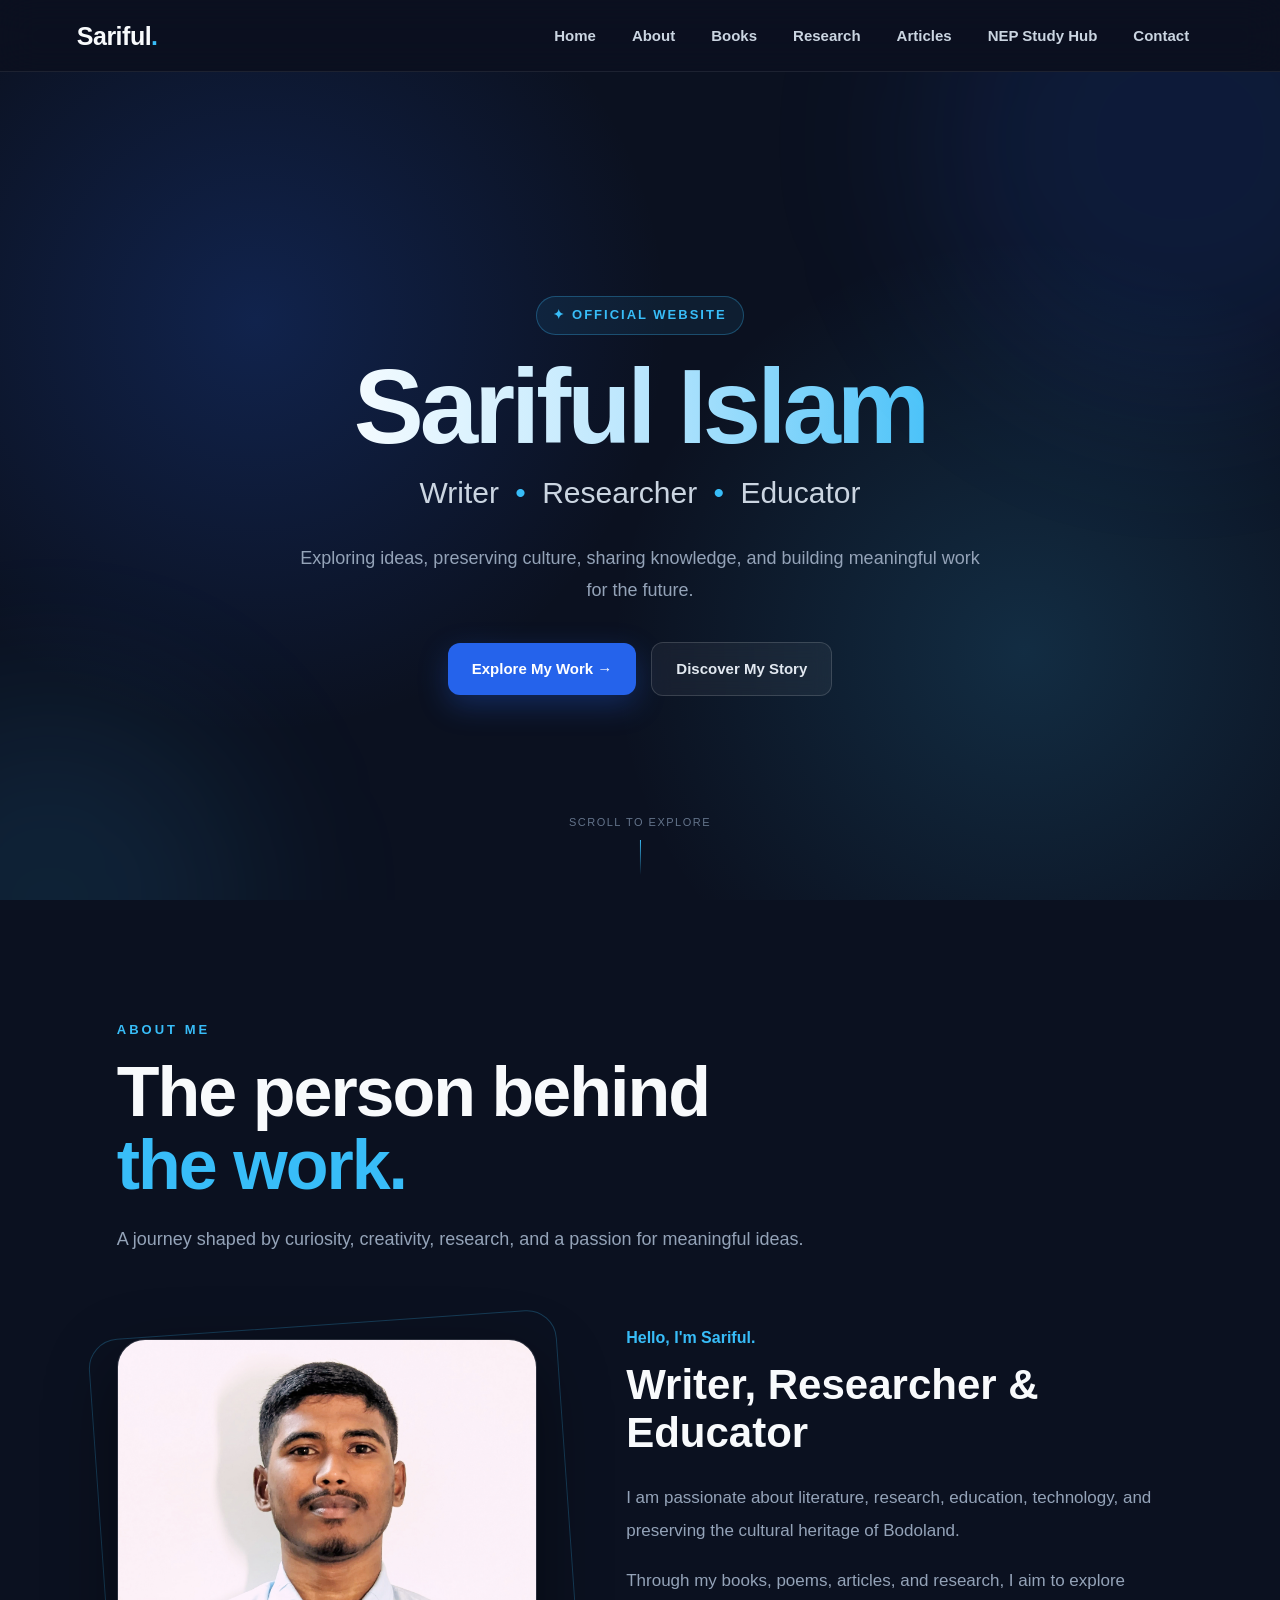
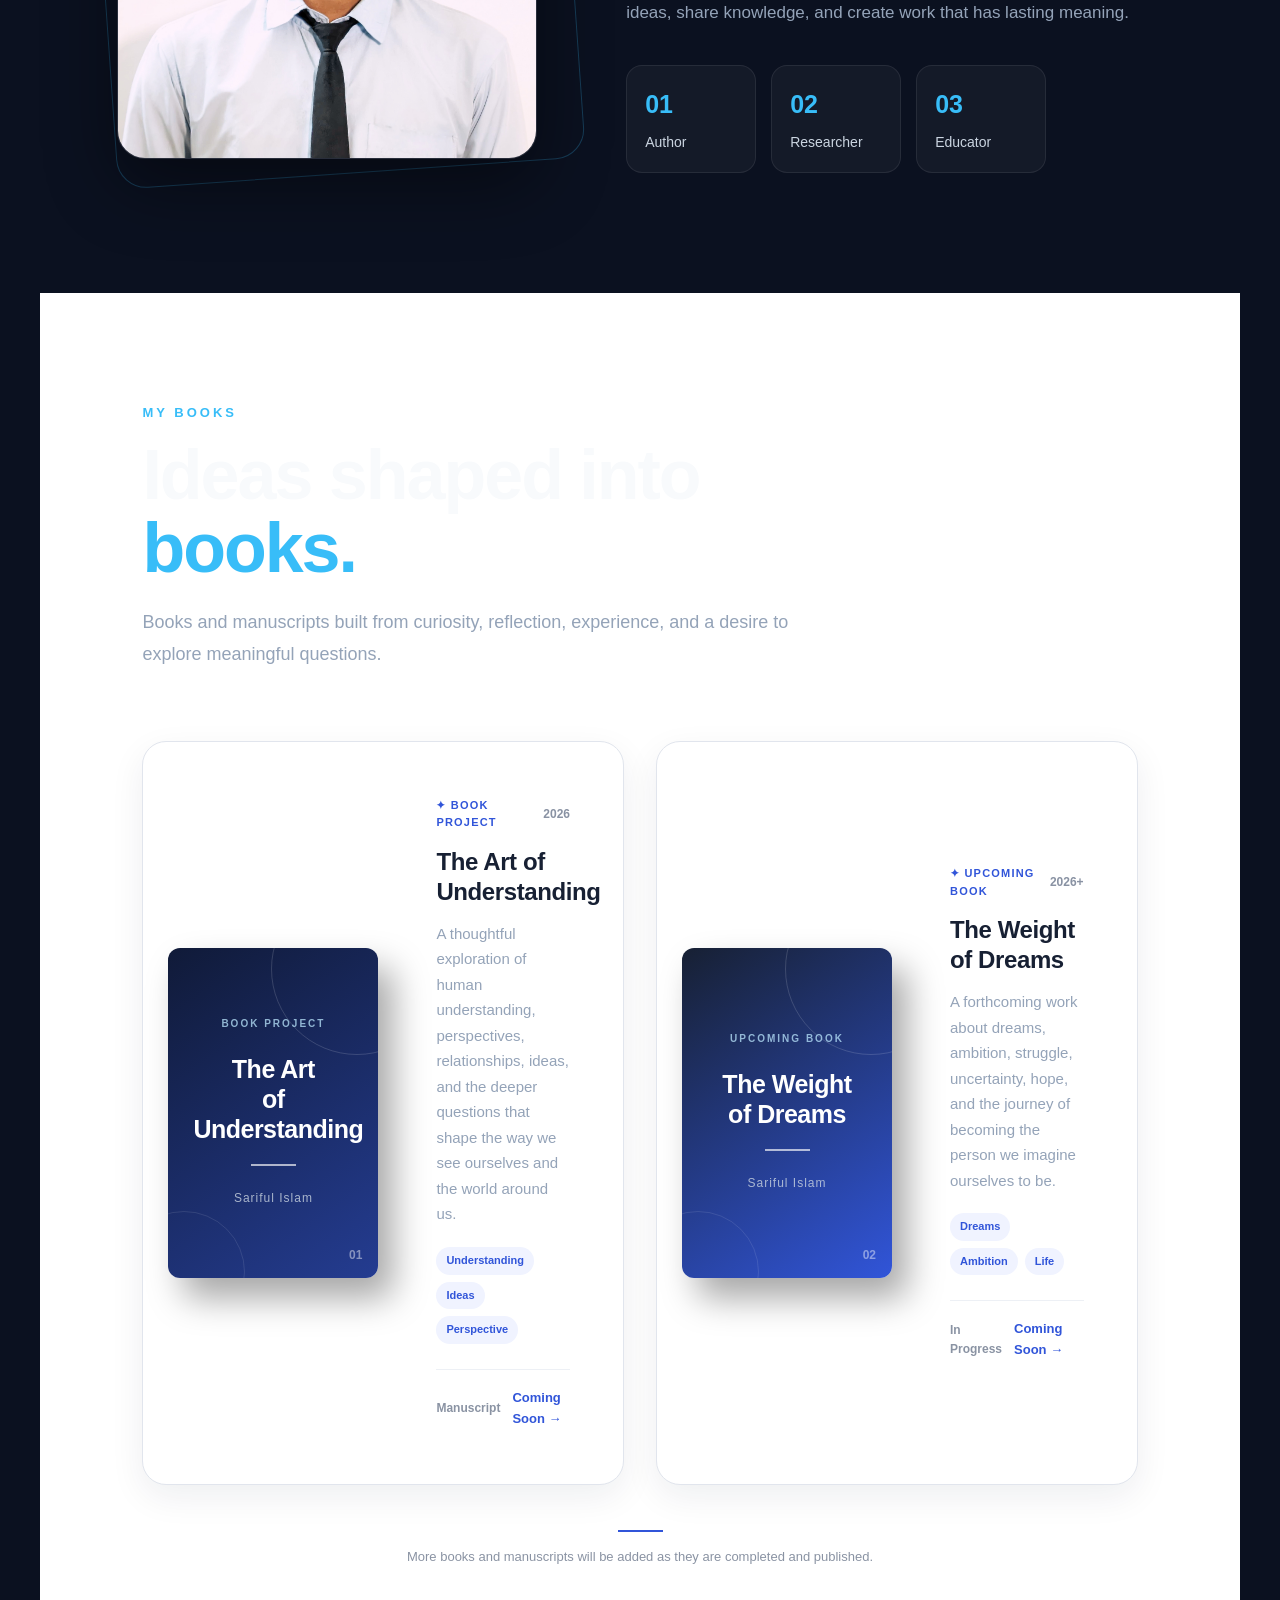
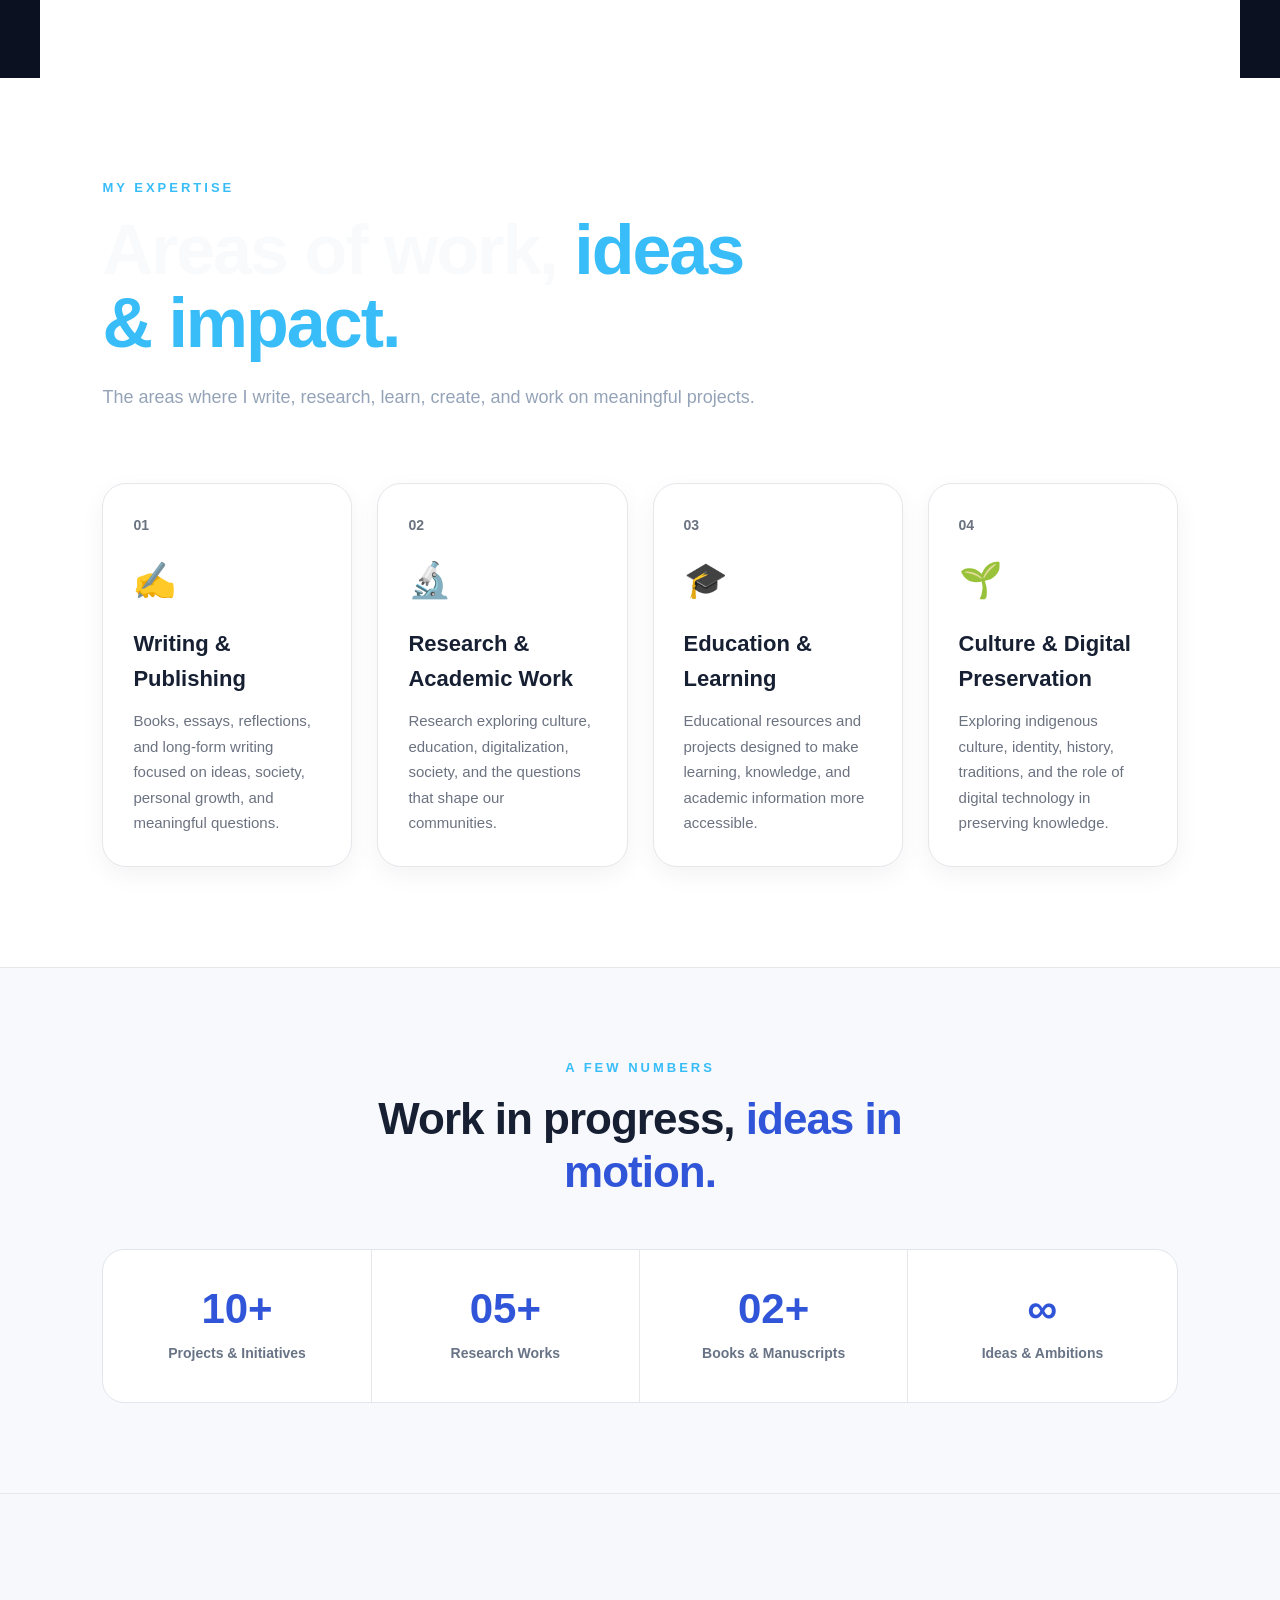
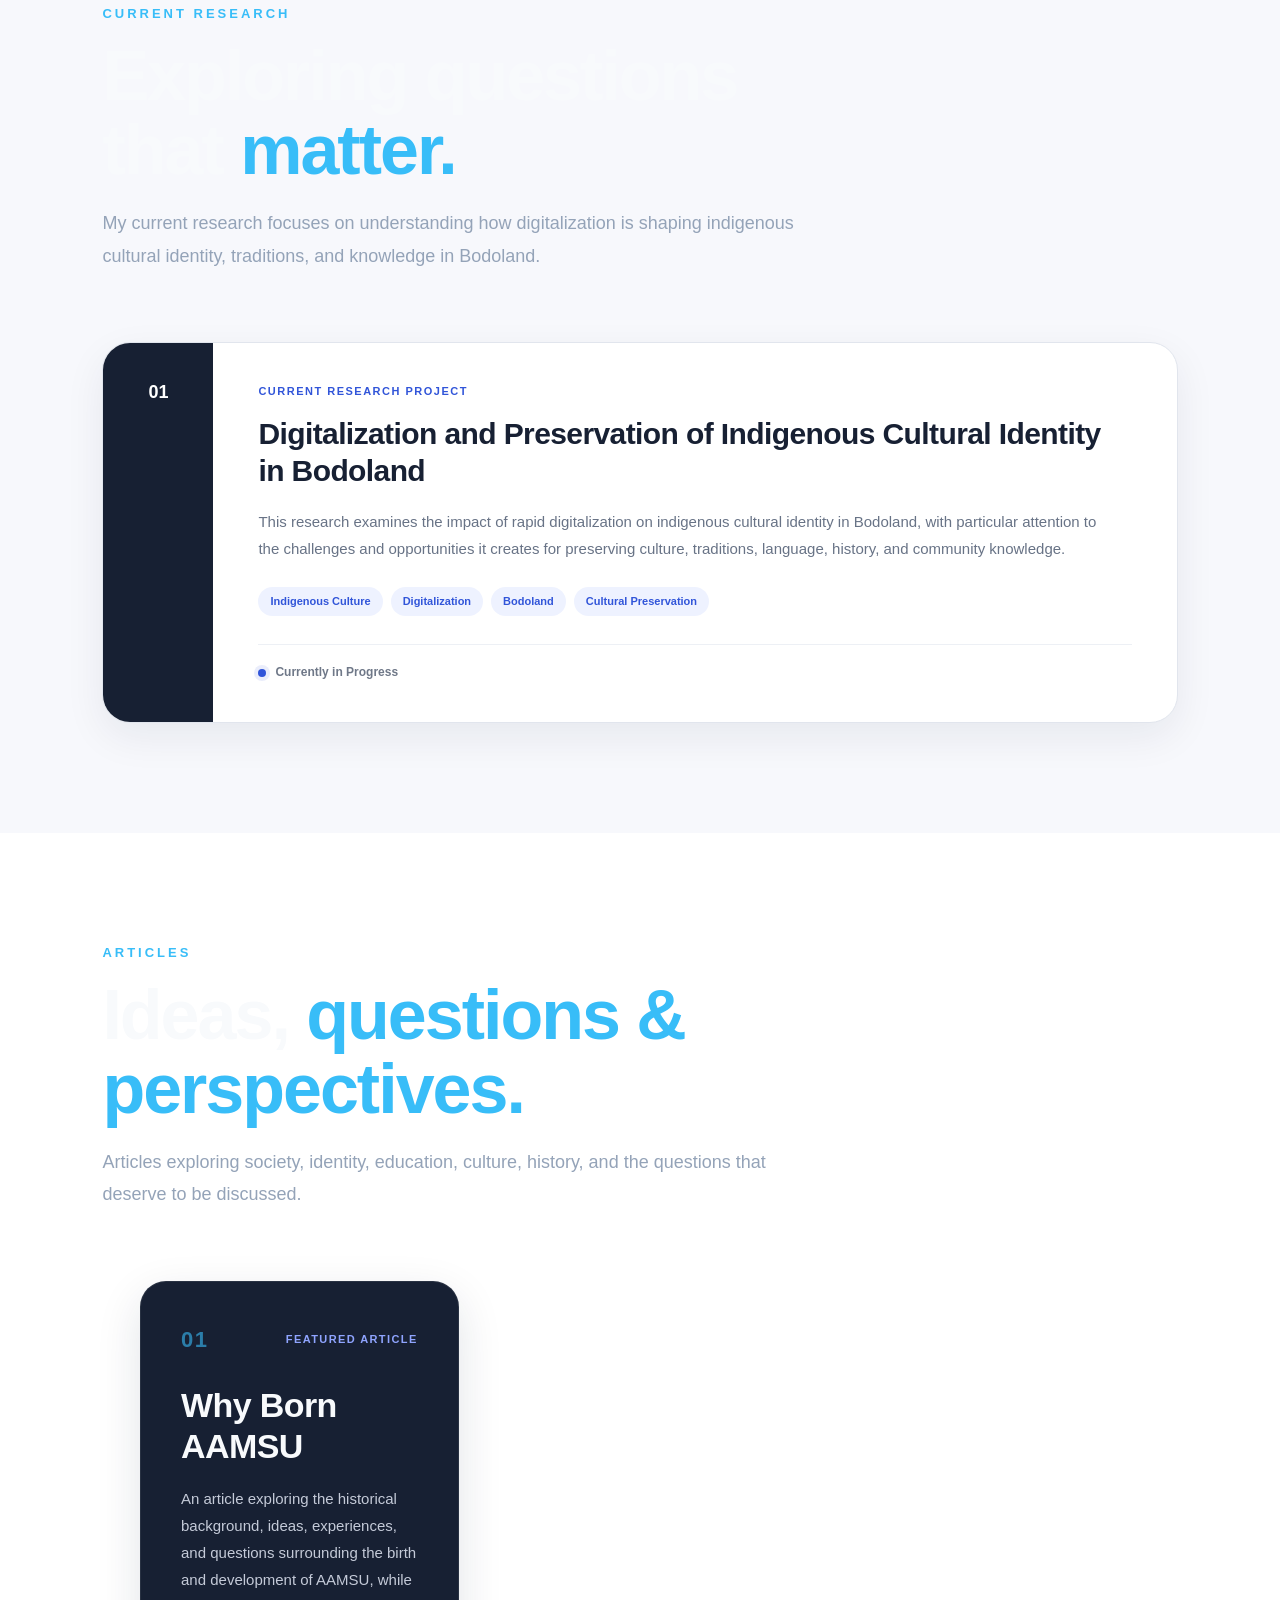
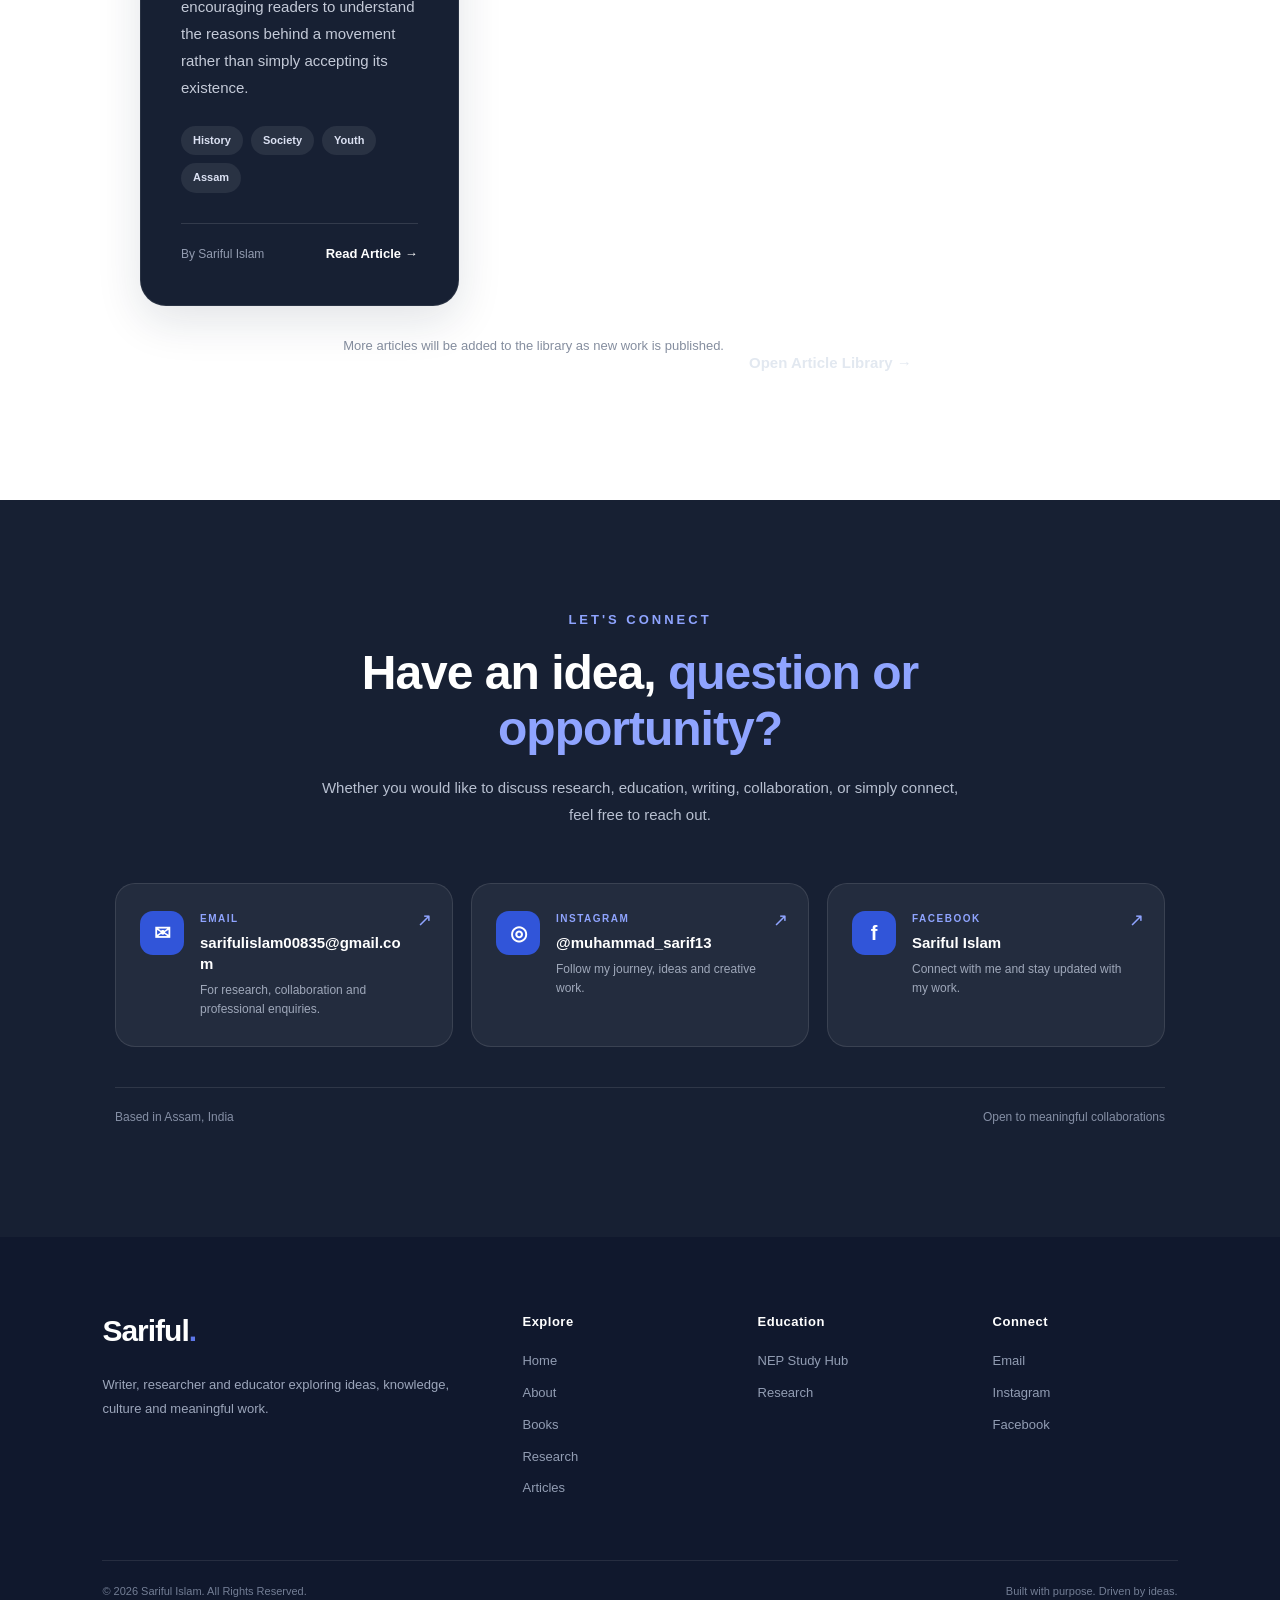
==== commit bebcc0f2: "Correct class attribute in hero-content div Fix typo in class attribute from 'ass' to 'class'." ====
--- a/index.html
+++ b/index.html
@@ -1,3 +1,16 @@
+<!DOCTYPE html>
+<html lang="en">
+<head>
+<meta charset="UTF-8">
+<meta name="viewport" content="width=device-width, initial-scale=1.0">
+
+<title>Sariful Islam | Official Website</title>
+
+<link rel="stylesheet" href="css/style.css">
+
+</head>
+<body>
+
 <!DOCTYPE html>
 <html lang="en">
 <head>
@@ -42,7 +55,7 @@
 
 <section class="hero" id="home">
 
-    <div class="hero-content">
+    <div ass="hero-content">
 
         <p class="hero-label">
             ✦ OFFICIAL WEBSITE
--- a/css/style.css
+++ b/css/style.css
@@ -2037,3 +2037,152 @@
     }
 
 }
+/* =========================================
+   PREMIUM FOOTER
+========================================= */
+
+.site-footer{
+    background:#10182d;
+    color:#ffffff;
+    padding:70px 8% 25px;
+}
+
+.footer-main{
+    max-width:1150px;
+    margin:0 auto;
+
+    display:grid;
+    grid-template-columns:2fr 1fr 1fr 1fr;
+    gap:50px;
+    padding-bottom:50px;
+}
+
+.footer-brand{
+    max-width:350px;
+}
+
+.footer-logo{
+    display:inline-block;
+
+    color:#ffffff;
+    text-decoration:none;
+
+    font-size:30px;
+    font-weight:800;
+    letter-spacing:-1px;
+
+    margin-bottom:18px;
+}
+
+.footer-logo span{
+    color:#5d76e8;
+}
+
+.footer-brand p{
+    color:#9ca6bb;
+
+    font-size:13px;
+    line-height:1.8;
+
+    margin:0;
+}
+
+.footer-column{
+    display:flex;
+    flex-direction:column;
+    align-items:flex-start;
+}
+
+.footer-column h4{
+    color:#ffffff;
+
+    font-size:13px;
+    font-weight:800;
+
+    margin:5px 0 18px;
+
+    letter-spacing:.5px;
+}
+
+.footer-column a{
+    color:#929db3;
+
+    text-decoration:none;
+
+    font-size:13px;
+
+    margin-bottom:11px;
+
+    transition:.2s ease;
+}
+
+.footer-column a:hover{
+    color:#8fa4ff;
+    transform:translateX(3px);
+}
+
+.footer-bottom{
+    max-width:1150px;
+
+    margin:0 auto;
+
+    padding-top:22px;
+
+    border-top:1px solid rgba(255,255,255,.09);
+
+    display:flex;
+    justify-content:space-between;
+    align-items:center;
+
+    gap:20px;
+}
+
+.footer-bottom p{
+    margin:0;
+
+    color:#737e95;
+
+    font-size:11px;
+}
+
+
+/* =========================================
+   MOBILE FOOTER
+========================================= */
+
+@media(max-width:800px){
+
+    .site-footer{
+        padding:60px 20px 22px;
+    }
+
+    .footer-main{
+        grid-template-columns:1fr 1fr;
+        gap:35px 25px;
+    }
+
+    .footer-brand{
+        grid-column:1 / -1;
+        max-width:600px;
+    }
+
+}
+
+@media(max-width:500px){
+
+    .footer-main{
+        grid-template-columns:1fr;
+        gap:28px;
+    }
+
+    .footer-brand{
+        grid-column:auto;
+    }
+
+    .footer-bottom{
+        flex-direction:column;
+        text-align:center;
+        gap:8px;
+    }
+
+}
--- a/css/style.css
+++ b/css/style.css
@@ -2037,3 +2037,152 @@
     }
 
 }
+/* =========================================
+   PREMIUM FOOTER
+========================================= */
+
+.site-footer{
+    background:#10182d;
+    color:#ffffff;
+    padding:70px 8% 25px;
+}
+
+.footer-main{
+    max-width:1150px;
+    margin:0 auto;
+
+    display:grid;
+    grid-template-columns:2fr 1fr 1fr 1fr;
+    gap:50px;
+    padding-bottom:50px;
+}
+
+.footer-brand{
+    max-width:350px;
+}
+
+.footer-logo{
+    display:inline-block;
+
+    color:#ffffff;
+    text-decoration:none;
+
+    font-size:30px;
+    font-weight:800;
+    letter-spacing:-1px;
+
+    margin-bottom:18px;
+}
+
+.footer-logo span{
+    color:#5d76e8;
+}
+
+.footer-brand p{
+    color:#9ca6bb;
+
+    font-size:13px;
+    line-height:1.8;
+
+    margin:0;
+}
+
+.footer-column{
+    display:flex;
+    flex-direction:column;
+    align-items:flex-start;
+}
+
+.footer-column h4{
+    color:#ffffff;
+
+    font-size:13px;
+    font-weight:800;
+
+    margin:5px 0 18px;
+
+    letter-spacing:.5px;
+}
+
+.footer-column a{
+    color:#929db3;
+
+    text-decoration:none;
+
+    font-size:13px;
+
+    margin-bottom:11px;
+
+    transition:.2s ease;
+}
+
+.footer-column a:hover{
+    color:#8fa4ff;
+    transform:translateX(3px);
+}
+
+.footer-bottom{
+    max-width:1150px;
+
+    margin:0 auto;
+
+    padding-top:22px;
+
+    border-top:1px solid rgba(255,255,255,.09);
+
+    display:flex;
+    justify-content:space-between;
+    align-items:center;
+
+    gap:20px;
+}
+
+.footer-bottom p{
+    margin:0;
+
+    color:#737e95;
+
+    font-size:11px;
+}
+
+
+/* =========================================
+   MOBILE FOOTER
+========================================= */
+
+@media(max-width:800px){
+
+    .site-footer{
+        padding:60px 20px 22px;
+    }
+
+    .footer-main{
+        grid-template-columns:1fr 1fr;
+        gap:35px 25px;
+    }
+
+    .footer-brand{
+        grid-column:1 / -1;
+        max-width:600px;
+    }
+
+}
+
+@media(max-width:500px){
+
+    .footer-main{
+        grid-template-columns:1fr;
+        gap:28px;
+    }
+
+    .footer-brand{
+        grid-column:auto;
+    }
+
+    .footer-bottom{
+        flex-direction:column;
+        text-align:center;
+        gap:8px;
+    }
+
+}
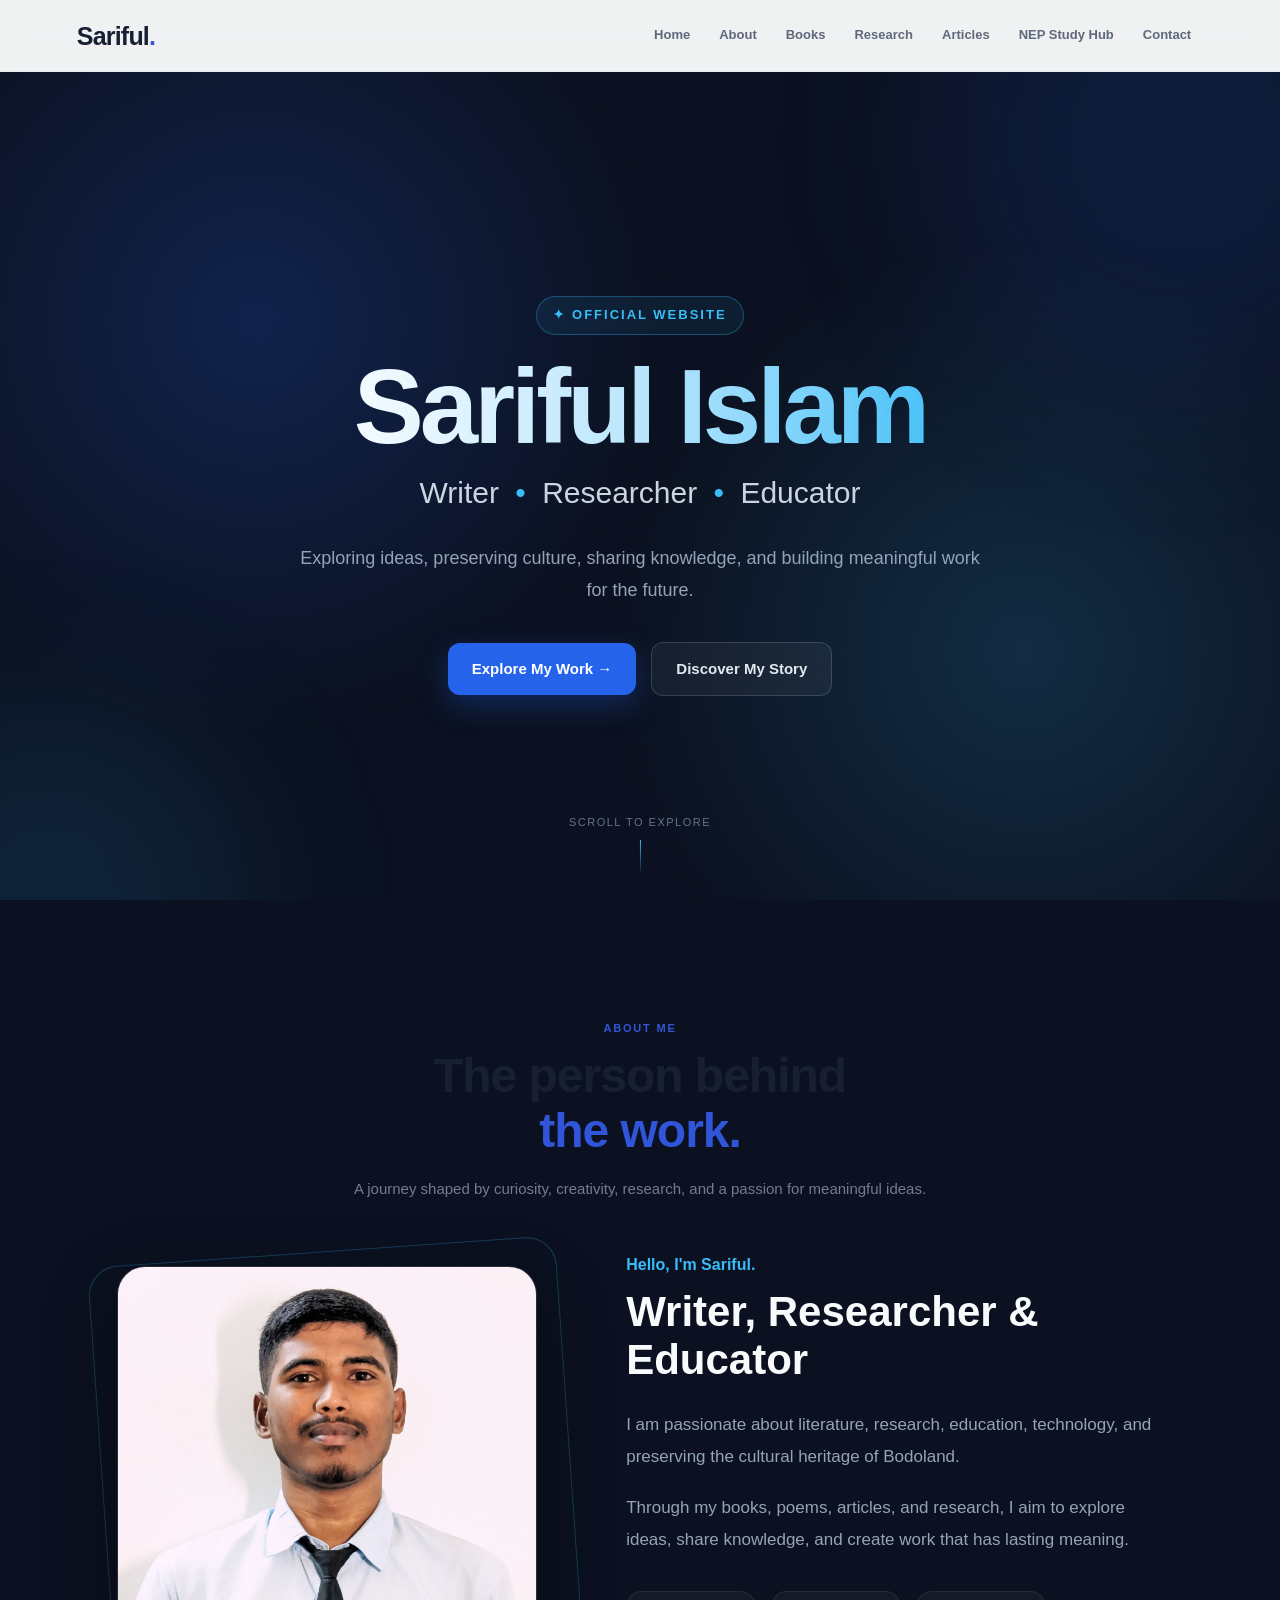
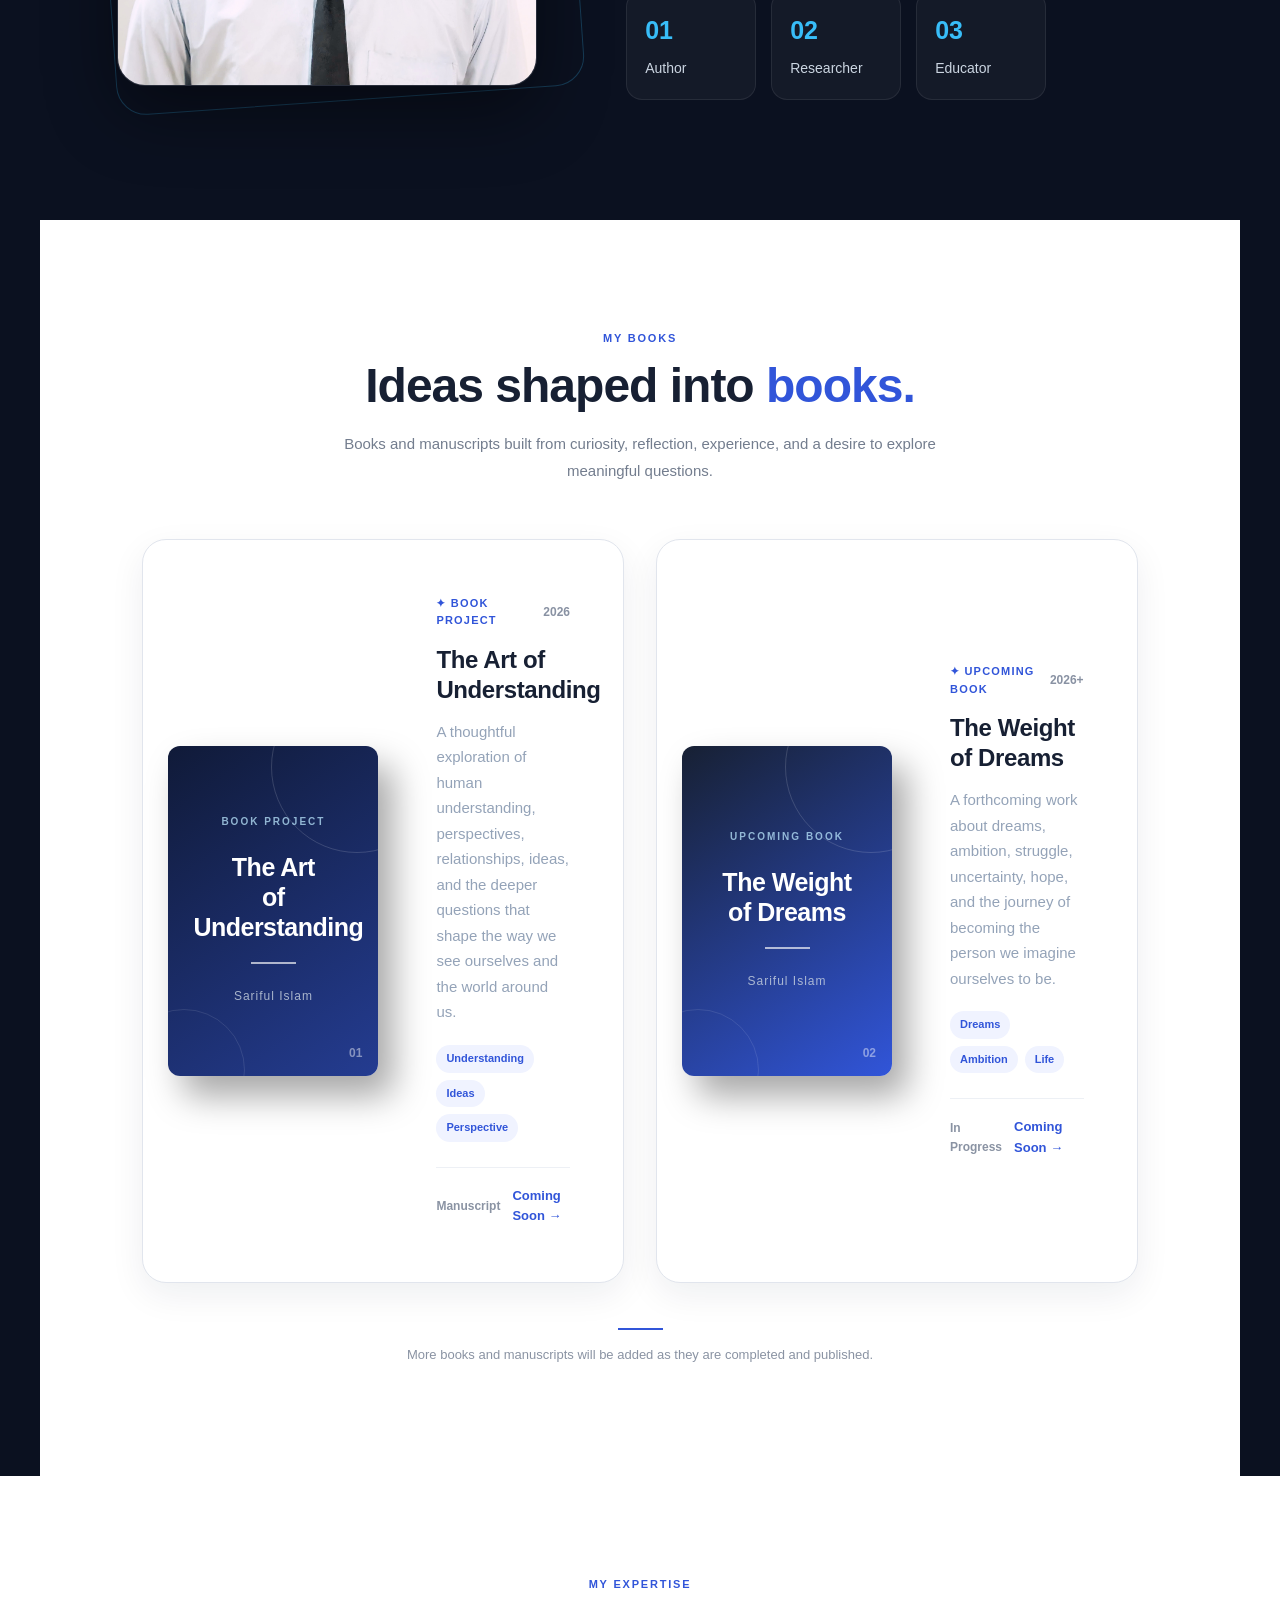
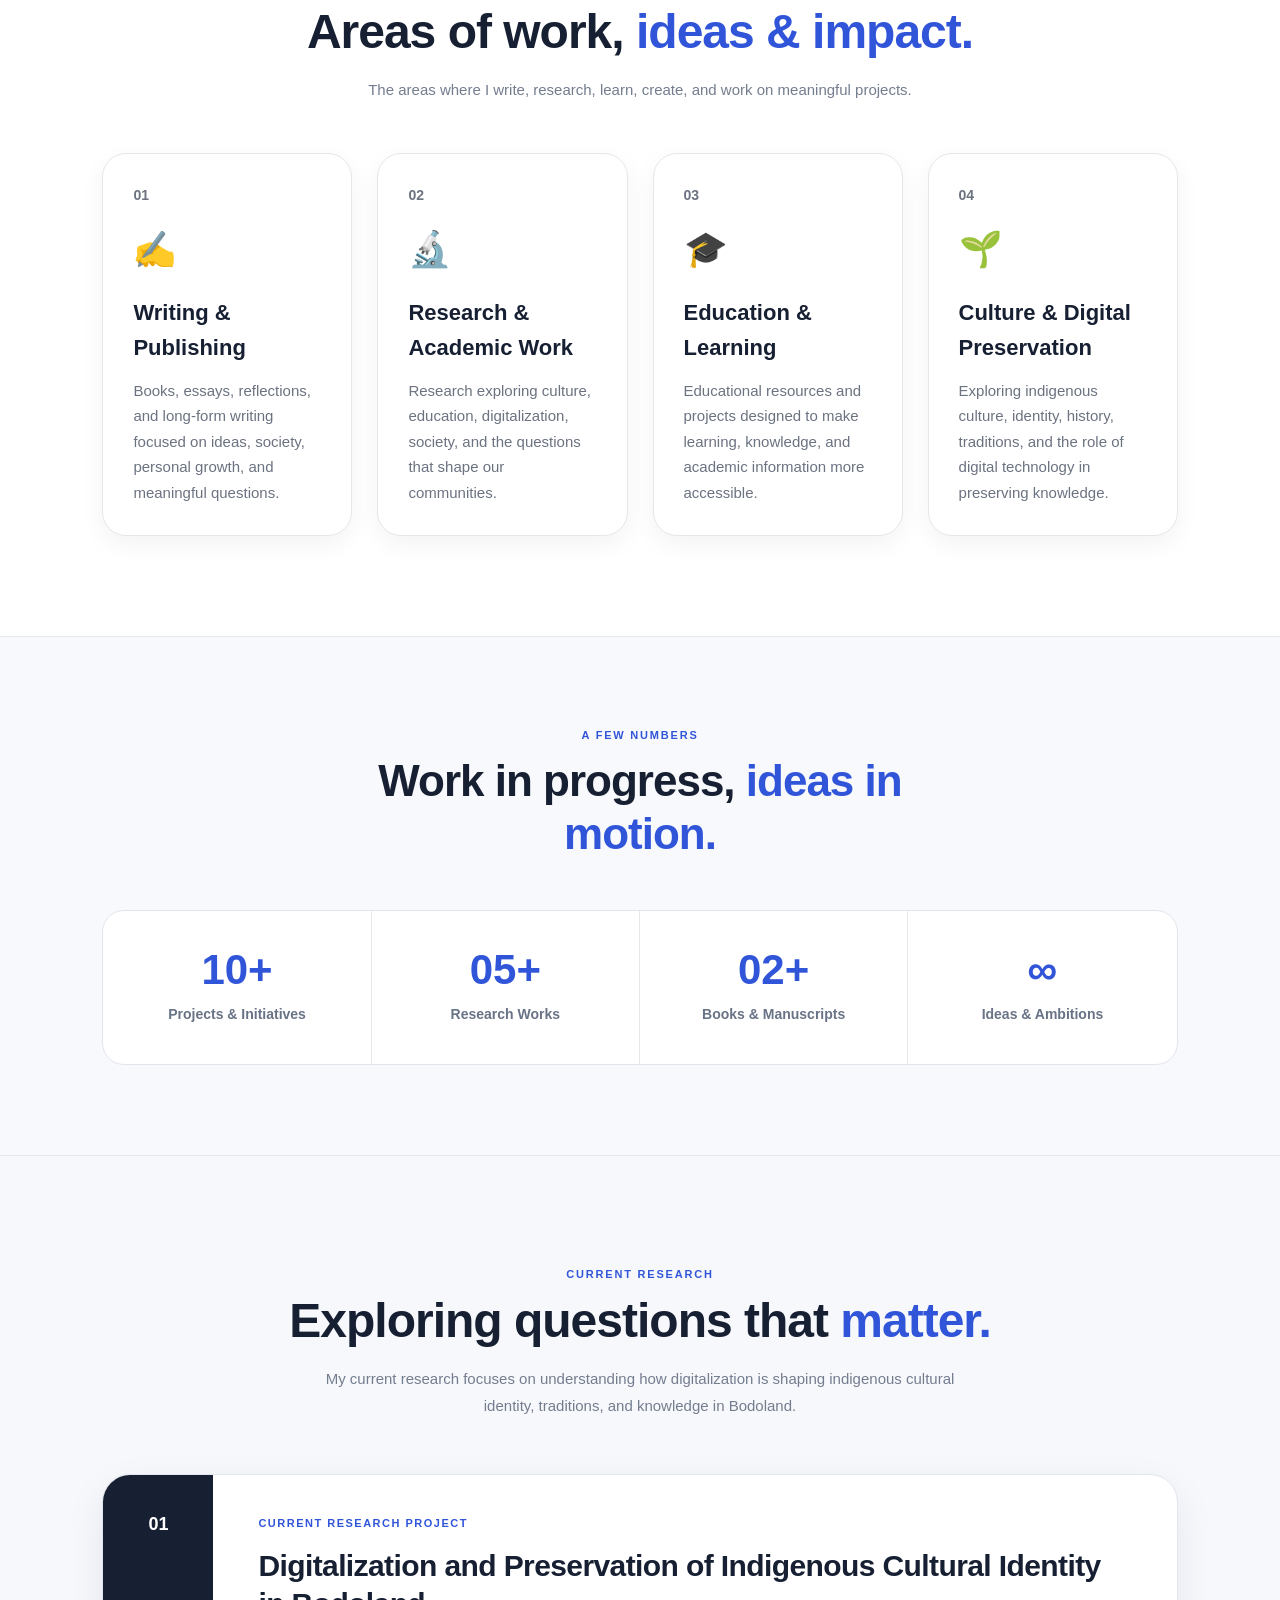
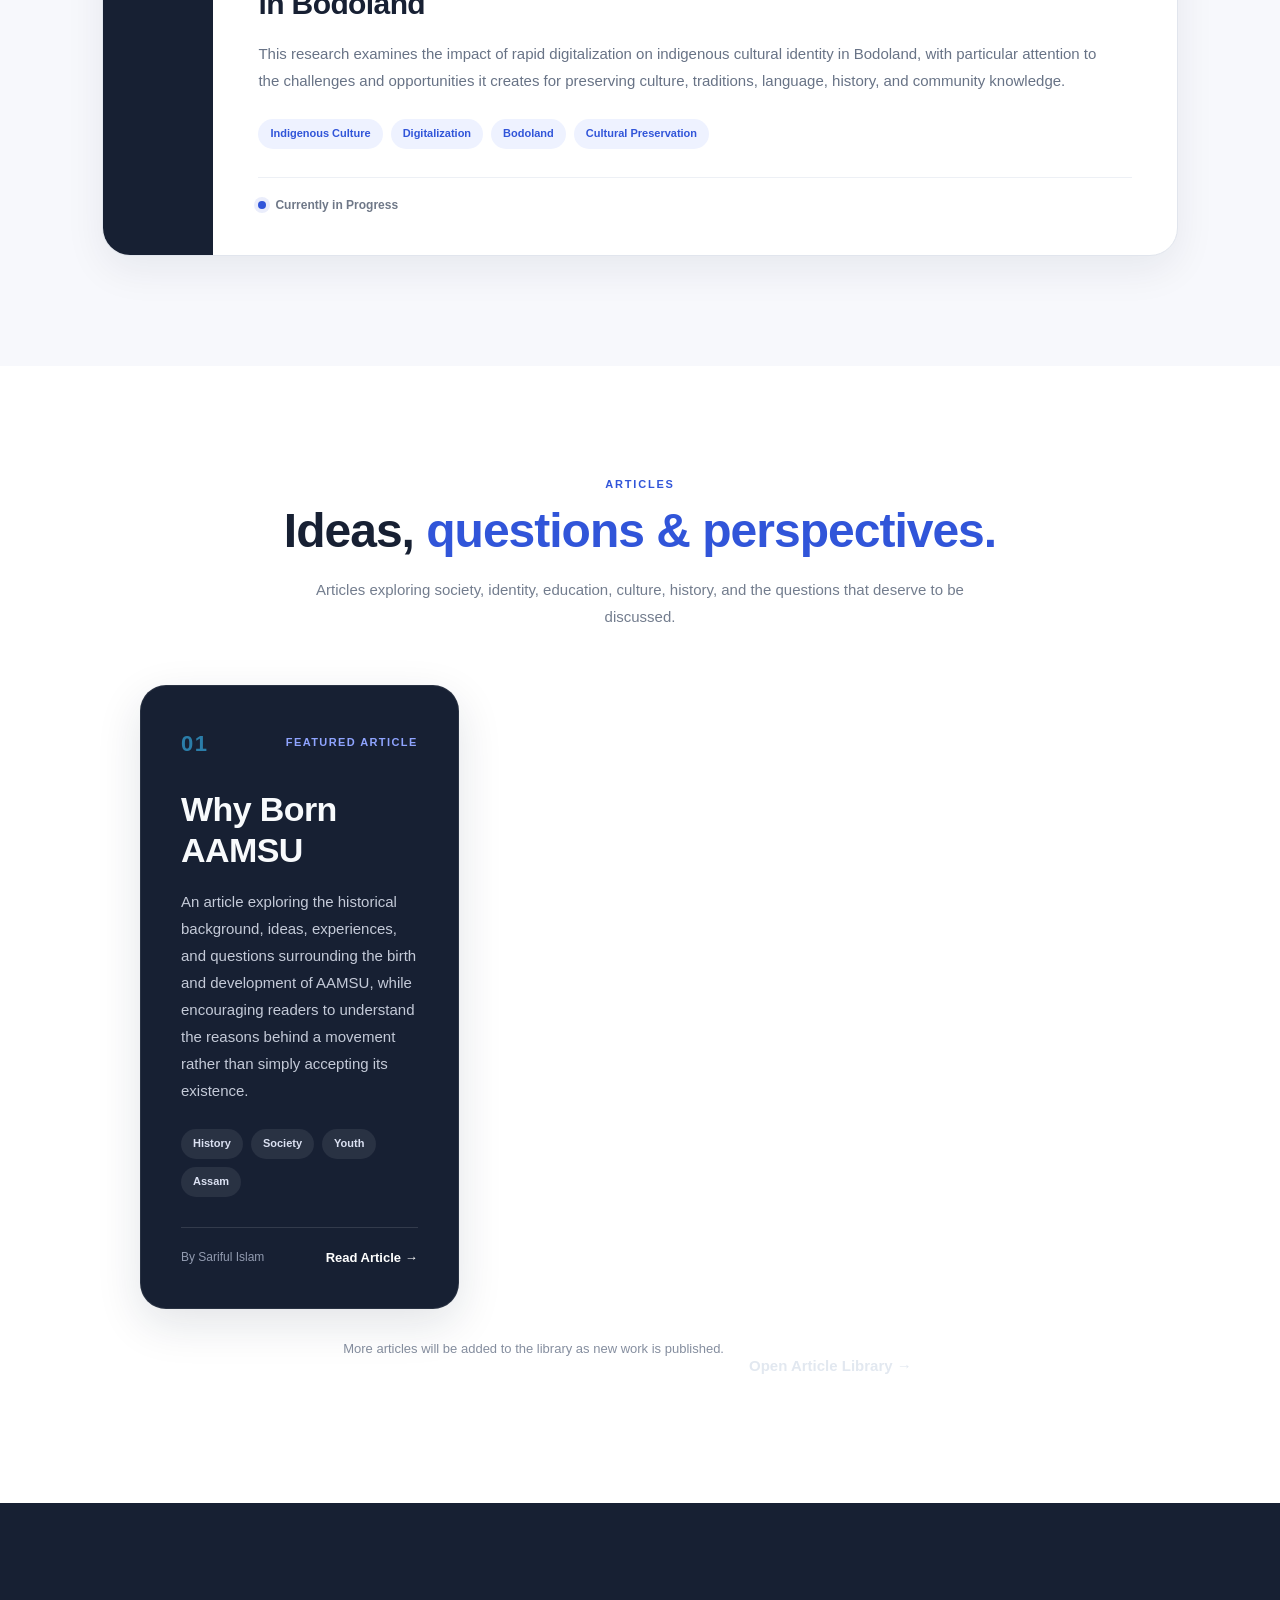
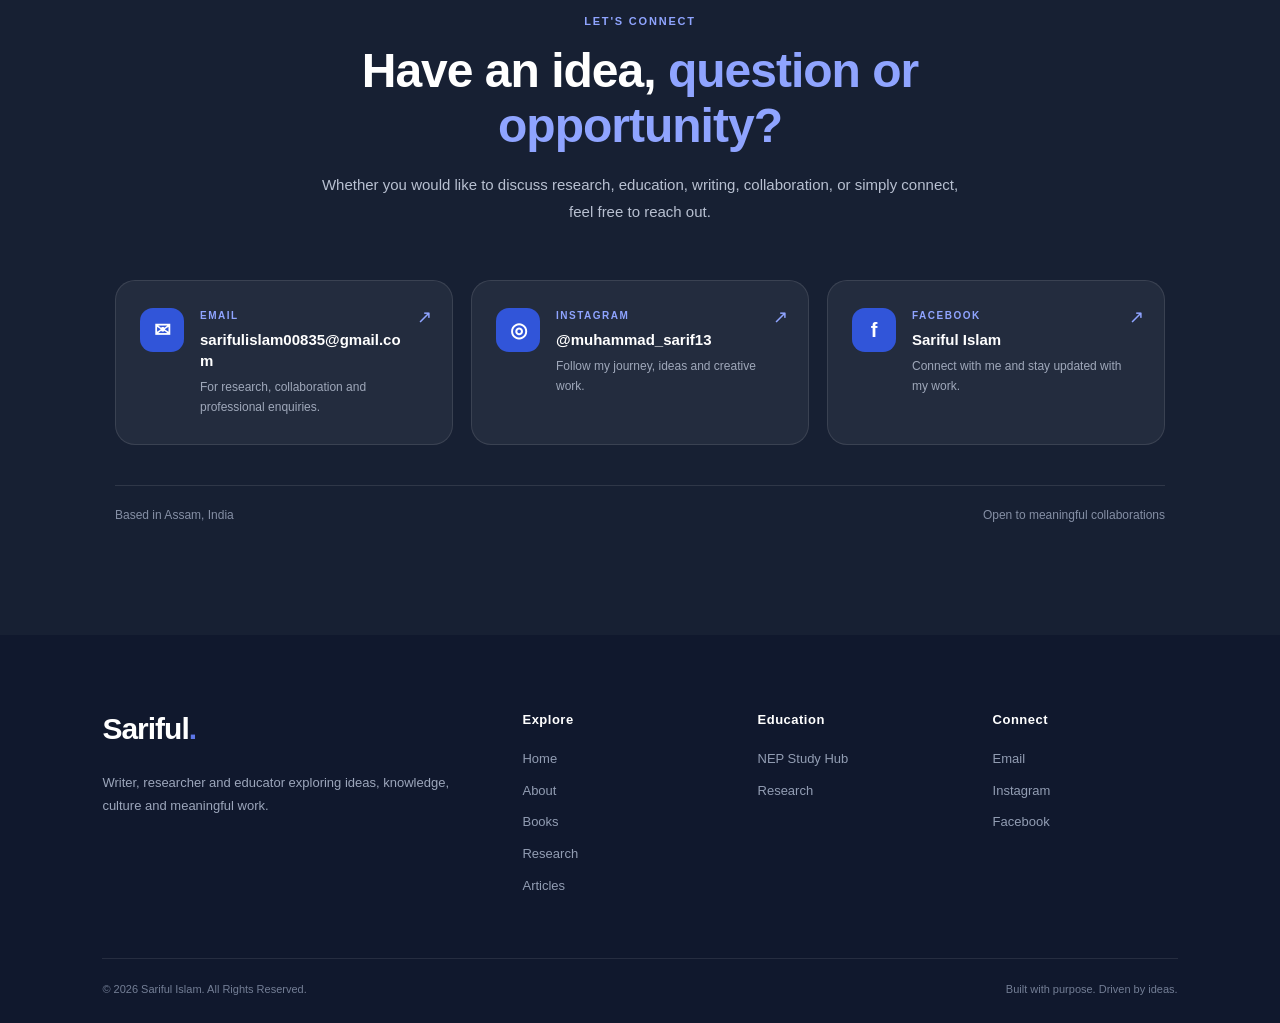
==== commit d5fbd25c: "Update index.html" ====
--- a/index.html
+++ b/index.html
@@ -35,7 +35,7 @@
     <div class="nav-links">
 
         <a href="index.html">Home</a>
-        <a href="#about">About</a>
+        <a href="about.html">About</a> 
         <a href="#books">Books</a>
         <a href="#research">Research</a>
         <a href="#articles">Articles</a>
--- a/css/style.css
+++ b/css/style.css
@@ -2186,3 +2186,996 @@
     }
 
 }
+/* =========================================
+   PREMIUM NAVIGATION
+========================================= */
+
+.navbar{
+    position:sticky;
+    top:0;
+    z-index:1000;
+
+    width:100%;
+
+    background:rgba(255,255,255,.94);
+
+    border-bottom:1px solid #e8ebf2;
+
+    backdrop-filter:blur(14px);
+    -webkit-backdrop-filter:blur(14px);
+}
+
+.nav-container{
+    max-width:1250px;
+
+    min-height:76px;
+
+    margin:auto;
+    padding:0 30px;
+
+    display:flex;
+    align-items:center;
+    justify-content:space-between;
+}
+
+
+/* LOGO */
+
+.navbar .logo{
+    color:#172033;
+
+    text-decoration:none;
+
+    font-size:25px;
+    font-weight:850;
+
+    letter-spacing:-.8px;
+
+    flex-shrink:0;
+}
+
+.navbar .logo span{
+    color:#3155d9;
+}
+
+
+/* NAV LINKS */
+
+.nav-links{
+    display:flex;
+    align-items:center;
+
+    gap:5px;
+}
+
+.nav-links a{
+    position:relative;
+
+    padding:10px 12px;
+
+    color:#5f697b;
+
+    text-decoration:none;
+
+    font-size:13px;
+    font-weight:700;
+
+    border-radius:9px;
+
+    transition:
+        color .2s ease,
+        background .2s ease;
+}
+
+.nav-links a:hover{
+    color:#3155d9;
+    background:#f1f4ff;
+}
+
+
+/* ACTIVE-LIKE UNDERLINE */
+
+.nav-links a::after{
+    content:"";
+
+    position:absolute;
+
+    left:12px;
+    right:12px;
+    bottom:4px;
+
+    height:2px;
+
+    background:#3155d9;
+
+    border-radius:10px;
+
+    transform:scaleX(0);
+
+    transform-origin:center;
+
+    transition:transform .2s ease;
+}
+
+.nav-links a:hover::after{
+    transform:scaleX(1);
+}
+
+
+/* STUDY HUB */
+
+.nav-links .study-link{
+    color:#ffffff;
+
+    background:#3155d9;
+
+    padding:10px 15px;
+
+    margin-left:4px;
+}
+
+.nav-links .study-link:hover{
+    color:#ffffff;
+
+    background:#263fae;
+}
+
+.nav-links .study-link::after{
+    display:none;
+}
+
+
+/* MOBILE BUTTON */
+
+.menu-btn{
+    display:none;
+
+    border:0;
+
+    background:#f1f4ff;
+
+    color:#172033;
+
+    width:42px;
+    height:42px;
+
+    border-radius:11px;
+
+    font-size:20px;
+
+    cursor:pointer;
+}
+
+
+/* =========================================
+   TABLET
+========================================= */
+
+@media(max-width:1000px){
+
+    .nav-container{
+        padding:0 20px;
+    }
+
+    .nav-links{
+        gap:0;
+    }
+
+    .nav-links a{
+        padding:9px 8px;
+        font-size:12px;
+    }
+
+    .nav-links .study-link{
+        padding:9px 11px;
+    }
+
+}
+
+
+/* =========================================
+   MOBILE
+========================================= */
+
+@media(max-width:760px){
+
+    .nav-container{
+        min-height:68px;
+        padding:0 18px;
+    }
+
+    .menu-btn{
+        display:flex;
+
+        align-items:center;
+        justify-content:center;
+    }
+
+    .nav-links{
+        position:absolute;
+
+        top:68px;
+        left:15px;
+        right:15px;
+
+        display:none;
+
+        flex-direction:column;
+        align-items:stretch;
+
+        padding:10px;
+
+        background:#ffffff;
+
+        border:1px solid #e5e8ef;
+
+        border-radius:16px;
+
+        box-shadow:0 18px 40px rgba(20,30,60,.13);
+    }
+
+    .nav-links.open{
+        display:flex;
+    }
+
+    .nav-links a{
+        width:100%;
+
+        padding:13px 14px;
+
+        font-size:14px;
+    }
+
+    .nav-links a::after{
+        display:none;
+    }
+
+    .nav-links .study-link{
+        margin:3px 0 0;
+        text-align:center;
+    }
+
+}
+/* =========================================
+   ABOUT PAGE — PREMIUM HERO
+========================================= */
+
+.about-hero{
+    max-width:1150px;
+    margin:0 auto;
+    padding:90px 30px;
+
+    display:grid;
+    grid-template-columns:1.15fr .85fr;
+    align-items:center;
+    gap:70px;
+}
+
+.about-hero-content{
+    max-width:650px;
+}
+
+.about-hero h1{
+    margin:10px 0 10px;
+
+    font-size:clamp(42px,6vw,68px);
+    line-height:1.05;
+    letter-spacing:-2px;
+
+    color:#172033;
+}
+
+.about-hero h1 span{
+    color:#3155d9;
+}
+
+.about-hero h2{
+    margin:0 0 20px;
+
+    font-size:20px;
+    font-weight:700;
+
+    color:#566176;
+}
+
+.about-hero-text{
+    max-width:600px;
+
+    color:#687386;
+
+    font-size:16px;
+    line-height:1.85;
+}
+
+.about-hero-buttons{
+    display:flex;
+    flex-wrap:wrap;
+    gap:12px;
+
+    margin-top:30px;
+}
+
+.about-btn{
+    display:inline-flex;
+    align-items:center;
+    justify-content:center;
+
+    padding:12px 18px;
+
+    border-radius:10px;
+
+    text-decoration:none;
+
+    font-size:13px;
+    font-weight:800;
+
+    transition:.25s ease;
+}
+
+.about-btn.primary{
+    color:#ffffff;
+    background:#3155d9;
+}
+
+.about-btn.primary:hover{
+    background:#263fae;
+    transform:translateY(-2px);
+}
+
+.about-btn.secondary{
+    color:#3155d9;
+
+    background:#eef2ff;
+
+    border:1px solid #dce3ff;
+}
+
+.about-btn.secondary:hover{
+    background:#e4e9ff;
+    transform:translateY(-2px);
+}
+
+.about-hero-image{
+    display:flex;
+    justify-content:center;
+}
+
+.about-hero-image img{
+    width:min(100%,360px);
+    aspect-ratio:4/5;
+
+    object-fit:cover;
+
+    border-radius:26px;
+
+    box-shadow:0 25px 60px rgba(20,30,60,.15);
+}
+
+
+/* =========================================
+   ABOUT PAGE — GENERAL SECTIONS
+========================================= */
+
+.journey-section,
+.achievements-section,
+.certificates-section,
+.beyond-section{
+    padding:95px 8%;
+}
+
+.journey-section,
+.certificates-section{
+    background:#f7f8fc;
+}
+
+.section-heading{
+    max-width:760px;
+    margin:0 auto 50px;
+
+    text-align:center;
+}
+
+.section-label{
+    margin:0 0 10px;
+
+    color:#3155d9;
+
+    font-size:11px;
+    font-weight:850;
+
+    letter-spacing:1.8px;
+}
+
+.section-heading h2{
+    margin:0 0 17px;
+
+    color:#172033;
+
+    font-size:clamp(32px,4vw,48px);
+    line-height:1.15;
+
+    letter-spacing:-1px;
+}
+
+.section-heading h2 span{
+    color:#3155d9;
+}
+
+.section-intro{
+    max-width:650px;
+    margin:auto;
+
+    color:#737d8e;
+
+    font-size:15px;
+    line-height:1.8;
+}
+
+
+/* =========================================
+   MY JOURNEY
+========================================= */
+
+.journey-timeline{
+    max-width:900px;
+    margin:auto;
+
+    position:relative;
+}
+
+.journey-timeline::before{
+    content:"";
+
+    position:absolute;
+
+    left:115px;
+    top:10px;
+    bottom:10px;
+
+    width:2px;
+
+    background:#dce2f1;
+}
+
+.journey-item{
+    position:relative;
+
+    display:grid;
+    grid-template-columns:90px 1fr;
+
+    gap:55px;
+
+    margin-bottom:35px;
+}
+
+.journey-item:last-child{
+    margin-bottom:0;
+}
+
+.journey-year{
+    position:relative;
+    z-index:2;
+
+    padding-top:3px;
+
+    color:#3155d9;
+
+    font-size:11px;
+    font-weight:850;
+
+    letter-spacing:1px;
+
+    text-align:right;
+}
+
+.journey-content{
+    position:relative;
+
+    padding:22px 25px;
+
+    background:#ffffff;
+
+    border:1px solid #e5e8f0;
+
+    border-radius:17px;
+
+    box-shadow:0 8px 25px rgba(20,30,60,.05);
+}
+
+.journey-content::before{
+    content:"";
+
+    position:absolute;
+
+    left:-64px;
+    top:26px;
+
+    width:11px;
+    height:11px;
+
+    background:#3155d9;
+
+    border:4px solid #f7f8fc;
+
+    border-radius:50%;
+}
+
+.journey-content h3{
+    margin:0 0 8px;
+
+    color:#172033;
+
+    font-size:18px;
+}
+
+.journey-content p{
+    margin:0;
+
+    color:#737d8e;
+
+    font-size:13px;
+    line-height:1.75;
+}
+
+
+/* =========================================
+   ACHIEVEMENTS
+========================================= */
+
+.achievements-grid{
+    max-width:1050px;
+    margin:auto;
+
+    display:grid;
+    grid-template-columns:repeat(3,1fr);
+
+    gap:20px;
+}
+
+.achievement-card{
+    padding:28px;
+
+    background:#ffffff;
+
+    border:1px solid #e3e7ef;
+
+    border-radius:20px;
+
+    box-shadow:0 10px 30px rgba(20,30,60,.06);
+
+    transition:.3s ease;
+}
+
+.achievement-card:hover{
+    transform:translateY(-6px);
+
+    border-color:#cfd8ff;
+
+    box-shadow:0 18px 40px rgba(20,30,60,.10);
+}
+
+.achievement-icon{
+    width:48px;
+    height:48px;
+
+    display:flex;
+    align-items:center;
+    justify-content:center;
+
+    margin-bottom:20px;
+
+    background:#eef2ff;
+
+    border-radius:14px;
+
+    font-size:21px;
+}
+
+.achievement-type{
+    color:#3155d9;
+
+    font-size:10px;
+    font-weight:850;
+
+    letter-spacing:1.3px;
+}
+
+.achievement-content h3{
+    margin:8px 0 10px;
+
+    color:#172033;
+
+    font-size:18px;
+    line-height:1.35;
+}
+
+.achievement-content p{
+    margin:0;
+
+    color:#737d8e;
+
+    font-size:13px;
+    line-height:1.75;
+}
+
+.achievement-year{
+    display:inline-block;
+
+    margin-top:18px;
+
+    padding:5px 9px;
+
+    background:#f1f3f8;
+
+    color:#687386;
+
+    border-radius:7px;
+
+    font-size:10px;
+    font-weight:800;
+}
+
+
+/* =========================================
+   CERTIFICATES
+========================================= */
+
+.certificates-grid{
+    max-width:1050px;
+    margin:auto;
+
+    display:grid;
+    grid-template-columns:repeat(3,1fr);
+
+    gap:20px;
+}
+
+.certificate-card{
+    overflow:hidden;
+
+    background:#ffffff;
+
+    border:1px solid #e3e7ef;
+
+    border-radius:18px;
+
+    box-shadow:0 10px 30px rgba(20,30,60,.06);
+
+    transition:.3s ease;
+}
+
+.certificate-card:hover{
+    transform:translateY(-5px);
+
+    box-shadow:0 18px 40px rgba(20,30,60,.10);
+}
+
+.certificate-image{
+    height:220px;
+
+    background:#eef1f7;
+
+    overflow:hidden;
+}
+
+.certificate-image img{
+    width:100%;
+    height:100%;
+
+    display:block;
+
+    object-fit:cover;
+}
+
+.certificate-placeholder{
+    display:flex;
+    align-items:center;
+    justify-content:center;
+
+    color:#8a94a7;
+
+    font-size:11px;
+    font-weight:850;
+
+    letter-spacing:1px;
+}
+
+.certificate-info{
+    padding:22px;
+}
+
+.certificate-info > span{
+    color:#3155d9;
+
+    font-size:10px;
+    font-weight:850;
+
+    letter-spacing:1px;
+}
+
+.certificate-info h3{
+    margin:8px 0;
+
+    color:#172033;
+
+    font-size:17px;
+}
+
+.certificate-info p{
+    margin:0 0 14px;
+
+    color:#737d8e;
+
+    font-size:12px;
+    line-height:1.65;
+}
+
+.certificate-info a{
+    color:#3155d9;
+
+    text-decoration:none;
+
+    font-size:12px;
+    font-weight:800;
+}
+
+.certificate-info a:hover{
+    text-decoration:underline;
+}
+
+.certificates-more{
+    max-width:1050px;
+    margin:25px auto 0;
+
+    text-align:center;
+
+    color:#8a94a7;
+
+    font-size:12px;
+}
+
+
+/* =========================================
+   BEYOND ACADEMICS
+========================================= */
+
+.beyond-grid{
+    max-width:1050px;
+    margin:auto;
+
+    display:grid;
+    grid-template-columns:repeat(4,1fr);
+
+    gap:18px;
+}
+
+.beyond-card{
+    padding:27px 22px;
+
+    background:#ffffff;
+
+    border:1px solid #e3e7ef;
+
+    border-radius:18px;
+
+    transition:.3s ease;
+}
+
+.beyond-card:hover{
+    transform:translateY(-5px);
+
+    border-color:#cfd8ff;
+}
+
+.beyond-number{
+    margin-bottom:22px;
+
+    color:#3155d9;
+
+    font-size:11px;
+    font-weight:850;
+
+    letter-spacing:1px;
+}
+
+.beyond-card h3{
+    margin:0 0 9px;
+
+    color:#172033;
+
+    font-size:17px;
+}
+
+.beyond-card p{
+    margin:0;
+
+    color:#737d8e;
+
+    font-size:12px;
+    line-height:1.75;
+}
+
+
+/* =========================================
+   ABOUT CONNECT
+========================================= */
+
+.about-connect{
+    padding:95px 8%;
+
+    background:#172033;
+
+    color:#ffffff;
+
+    text-align:center;
+}
+
+.about-connect-content{
+    max-width:650px;
+    margin:auto;
+}
+
+.about-connect .section-label{
+    color:#8fa4ff;
+}
+
+.about-connect h2{
+    margin:10px 0 18px;
+
+    font-size:clamp(32px,4vw,46px);
+
+    line-height:1.15;
+}
+
+.about-connect h2 span{
+    color:#8fa4ff;
+}
+
+.about-connect p:not(.section-label){
+    color:#b5bed0;
+
+    font-size:14px;
+    line-height:1.8;
+}
+
+.about-connect-buttons{
+    display:flex;
+    justify-content:center;
+    flex-wrap:wrap;
+
+    gap:12px;
+
+    margin-top:28px;
+}
+
+.about-connect .about-btn.secondary{
+    color:#ffffff;
+
+    background:rgba(255,255,255,.08);
+
+    border-color:rgba(255,255,255,.12);
+}
+
+.about-connect .about-btn.secondary:hover{
+    background:rgba(255,255,255,.14);
+}
+
+
+/* =========================================
+   MOBILE
+========================================= */
+
+@media(max-width:900px){
+
+    .about-hero{
+        grid-template-columns:1fr;
+
+        text-align:center;
+
+        gap:45px;
+
+        padding-top:70px;
+    }
+
+    .about-hero-content{
+        margin:auto;
+    }
+
+    .about-hero-text{
+        margin:auto;
+    }
+
+    .about-hero-buttons{
+        justify-content:center;
+    }
+
+    .about-hero-image{
+        order:-1;
+    }
+
+    .achievements-grid,
+    .certificates-grid{
+        grid-template-columns:1fr 1fr;
+    }
+
+    .beyond-grid{
+        grid-template-columns:1fr 1fr;
+    }
+
+}
+
+@media(max-width:600px){
+
+    .about-hero{
+        padding:55px 20px 70px;
+    }
+
+    .about-hero h1{
+        letter-spacing:-1.5px;
+    }
+
+    .about-hero h2{
+        font-size:17px;
+    }
+
+    .about-hero-text{
+        font-size:14px;
+    }
+
+    .about-hero-image img{
+        width:270px;
+    }
+
+    .journey-section,
+    .achievements-section,
+    .certificates-section,
+    .beyond-section,
+    .about-connect{
+        padding:70px 20px;
+    }
+
+    .journey-timeline::before{
+        left:8px;
+    }
+
+    .journey-item{
+        display:block;
+
+        padding-left:30px;
+    }
+
+    .journey-year{
+        display:block;
+
+        margin-bottom:10px;
+
+        text-align:left;
+    }
+
+    .journey-content::before{
+        left:-29px;
+        top:22px;
+
+        width:10px;
+        height:10px;
+    }
+
+    .achievements-grid,
+    .certificates-grid,
+    .beyond-grid{
+        grid-template-columns:1fr;
+    }
+
+    .certificate-image{
+        height:210px;
+    }
+
+    .about-connect-buttons{
+        flex-direction:column;
+    }
+
+    .about-connect-buttons .about-btn{
+        width:100%;
+    }
+
+}
--- a/css/style.css
+++ b/css/style.css
@@ -2186,3 +2186,996 @@
     }
 
 }
+/* =========================================
+   PREMIUM NAVIGATION
+========================================= */
+
+.navbar{
+    position:sticky;
+    top:0;
+    z-index:1000;
+
+    width:100%;
+
+    background:rgba(255,255,255,.94);
+
+    border-bottom:1px solid #e8ebf2;
+
+    backdrop-filter:blur(14px);
+    -webkit-backdrop-filter:blur(14px);
+}
+
+.nav-container{
+    max-width:1250px;
+
+    min-height:76px;
+
+    margin:auto;
+    padding:0 30px;
+
+    display:flex;
+    align-items:center;
+    justify-content:space-between;
+}
+
+
+/* LOGO */
+
+.navbar .logo{
+    color:#172033;
+
+    text-decoration:none;
+
+    font-size:25px;
+    font-weight:850;
+
+    letter-spacing:-.8px;
+
+    flex-shrink:0;
+}
+
+.navbar .logo span{
+    color:#3155d9;
+}
+
+
+/* NAV LINKS */
+
+.nav-links{
+    display:flex;
+    align-items:center;
+
+    gap:5px;
+}
+
+.nav-links a{
+    position:relative;
+
+    padding:10px 12px;
+
+    color:#5f697b;
+
+    text-decoration:none;
+
+    font-size:13px;
+    font-weight:700;
+
+    border-radius:9px;
+
+    transition:
+        color .2s ease,
+        background .2s ease;
+}
+
+.nav-links a:hover{
+    color:#3155d9;
+    background:#f1f4ff;
+}
+
+
+/* ACTIVE-LIKE UNDERLINE */
+
+.nav-links a::after{
+    content:"";
+
+    position:absolute;
+
+    left:12px;
+    right:12px;
+    bottom:4px;
+
+    height:2px;
+
+    background:#3155d9;
+
+    border-radius:10px;
+
+    transform:scaleX(0);
+
+    transform-origin:center;
+
+    transition:transform .2s ease;
+}
+
+.nav-links a:hover::after{
+    transform:scaleX(1);
+}
+
+
+/* STUDY HUB */
+
+.nav-links .study-link{
+    color:#ffffff;
+
+    background:#3155d9;
+
+    padding:10px 15px;
+
+    margin-left:4px;
+}
+
+.nav-links .study-link:hover{
+    color:#ffffff;
+
+    background:#263fae;
+}
+
+.nav-links .study-link::after{
+    display:none;
+}
+
+
+/* MOBILE BUTTON */
+
+.menu-btn{
+    display:none;
+
+    border:0;
+
+    background:#f1f4ff;
+
+    color:#172033;
+
+    width:42px;
+    height:42px;
+
+    border-radius:11px;
+
+    font-size:20px;
+
+    cursor:pointer;
+}
+
+
+/* =========================================
+   TABLET
+========================================= */
+
+@media(max-width:1000px){
+
+    .nav-container{
+        padding:0 20px;
+    }
+
+    .nav-links{
+        gap:0;
+    }
+
+    .nav-links a{
+        padding:9px 8px;
+        font-size:12px;
+    }
+
+    .nav-links .study-link{
+        padding:9px 11px;
+    }
+
+}
+
+
+/* =========================================
+   MOBILE
+========================================= */
+
+@media(max-width:760px){
+
+    .nav-container{
+        min-height:68px;
+        padding:0 18px;
+    }
+
+    .menu-btn{
+        display:flex;
+
+        align-items:center;
+        justify-content:center;
+    }
+
+    .nav-links{
+        position:absolute;
+
+        top:68px;
+        left:15px;
+        right:15px;
+
+        display:none;
+
+        flex-direction:column;
+        align-items:stretch;
+
+        padding:10px;
+
+        background:#ffffff;
+
+        border:1px solid #e5e8ef;
+
+        border-radius:16px;
+
+        box-shadow:0 18px 40px rgba(20,30,60,.13);
+    }
+
+    .nav-links.open{
+        display:flex;
+    }
+
+    .nav-links a{
+        width:100%;
+
+        padding:13px 14px;
+
+        font-size:14px;
+    }
+
+    .nav-links a::after{
+        display:none;
+    }
+
+    .nav-links .study-link{
+        margin:3px 0 0;
+        text-align:center;
+    }
+
+}
+/* =========================================
+   ABOUT PAGE — PREMIUM HERO
+========================================= */
+
+.about-hero{
+    max-width:1150px;
+    margin:0 auto;
+    padding:90px 30px;
+
+    display:grid;
+    grid-template-columns:1.15fr .85fr;
+    align-items:center;
+    gap:70px;
+}
+
+.about-hero-content{
+    max-width:650px;
+}
+
+.about-hero h1{
+    margin:10px 0 10px;
+
+    font-size:clamp(42px,6vw,68px);
+    line-height:1.05;
+    letter-spacing:-2px;
+
+    color:#172033;
+}
+
+.about-hero h1 span{
+    color:#3155d9;
+}
+
+.about-hero h2{
+    margin:0 0 20px;
+
+    font-size:20px;
+    font-weight:700;
+
+    color:#566176;
+}
+
+.about-hero-text{
+    max-width:600px;
+
+    color:#687386;
+
+    font-size:16px;
+    line-height:1.85;
+}
+
+.about-hero-buttons{
+    display:flex;
+    flex-wrap:wrap;
+    gap:12px;
+
+    margin-top:30px;
+}
+
+.about-btn{
+    display:inline-flex;
+    align-items:center;
+    justify-content:center;
+
+    padding:12px 18px;
+
+    border-radius:10px;
+
+    text-decoration:none;
+
+    font-size:13px;
+    font-weight:800;
+
+    transition:.25s ease;
+}
+
+.about-btn.primary{
+    color:#ffffff;
+    background:#3155d9;
+}
+
+.about-btn.primary:hover{
+    background:#263fae;
+    transform:translateY(-2px);
+}
+
+.about-btn.secondary{
+    color:#3155d9;
+
+    background:#eef2ff;
+
+    border:1px solid #dce3ff;
+}
+
+.about-btn.secondary:hover{
+    background:#e4e9ff;
+    transform:translateY(-2px);
+}
+
+.about-hero-image{
+    display:flex;
+    justify-content:center;
+}
+
+.about-hero-image img{
+    width:min(100%,360px);
+    aspect-ratio:4/5;
+
+    object-fit:cover;
+
+    border-radius:26px;
+
+    box-shadow:0 25px 60px rgba(20,30,60,.15);
+}
+
+
+/* =========================================
+   ABOUT PAGE — GENERAL SECTIONS
+========================================= */
+
+.journey-section,
+.achievements-section,
+.certificates-section,
+.beyond-section{
+    padding:95px 8%;
+}
+
+.journey-section,
+.certificates-section{
+    background:#f7f8fc;
+}
+
+.section-heading{
+    max-width:760px;
+    margin:0 auto 50px;
+
+    text-align:center;
+}
+
+.section-label{
+    margin:0 0 10px;
+
+    color:#3155d9;
+
+    font-size:11px;
+    font-weight:850;
+
+    letter-spacing:1.8px;
+}
+
+.section-heading h2{
+    margin:0 0 17px;
+
+    color:#172033;
+
+    font-size:clamp(32px,4vw,48px);
+    line-height:1.15;
+
+    letter-spacing:-1px;
+}
+
+.section-heading h2 span{
+    color:#3155d9;
+}
+
+.section-intro{
+    max-width:650px;
+    margin:auto;
+
+    color:#737d8e;
+
+    font-size:15px;
+    line-height:1.8;
+}
+
+
+/* =========================================
+   MY JOURNEY
+========================================= */
+
+.journey-timeline{
+    max-width:900px;
+    margin:auto;
+
+    position:relative;
+}
+
+.journey-timeline::before{
+    content:"";
+
+    position:absolute;
+
+    left:115px;
+    top:10px;
+    bottom:10px;
+
+    width:2px;
+
+    background:#dce2f1;
+}
+
+.journey-item{
+    position:relative;
+
+    display:grid;
+    grid-template-columns:90px 1fr;
+
+    gap:55px;
+
+    margin-bottom:35px;
+}
+
+.journey-item:last-child{
+    margin-bottom:0;
+}
+
+.journey-year{
+    position:relative;
+    z-index:2;
+
+    padding-top:3px;
+
+    color:#3155d9;
+
+    font-size:11px;
+    font-weight:850;
+
+    letter-spacing:1px;
+
+    text-align:right;
+}
+
+.journey-content{
+    position:relative;
+
+    padding:22px 25px;
+
+    background:#ffffff;
+
+    border:1px solid #e5e8f0;
+
+    border-radius:17px;
+
+    box-shadow:0 8px 25px rgba(20,30,60,.05);
+}
+
+.journey-content::before{
+    content:"";
+
+    position:absolute;
+
+    left:-64px;
+    top:26px;
+
+    width:11px;
+    height:11px;
+
+    background:#3155d9;
+
+    border:4px solid #f7f8fc;
+
+    border-radius:50%;
+}
+
+.journey-content h3{
+    margin:0 0 8px;
+
+    color:#172033;
+
+    font-size:18px;
+}
+
+.journey-content p{
+    margin:0;
+
+    color:#737d8e;
+
+    font-size:13px;
+    line-height:1.75;
+}
+
+
+/* =========================================
+   ACHIEVEMENTS
+========================================= */
+
+.achievements-grid{
+    max-width:1050px;
+    margin:auto;
+
+    display:grid;
+    grid-template-columns:repeat(3,1fr);
+
+    gap:20px;
+}
+
+.achievement-card{
+    padding:28px;
+
+    background:#ffffff;
+
+    border:1px solid #e3e7ef;
+
+    border-radius:20px;
+
+    box-shadow:0 10px 30px rgba(20,30,60,.06);
+
+    transition:.3s ease;
+}
+
+.achievement-card:hover{
+    transform:translateY(-6px);
+
+    border-color:#cfd8ff;
+
+    box-shadow:0 18px 40px rgba(20,30,60,.10);
+}
+
+.achievement-icon{
+    width:48px;
+    height:48px;
+
+    display:flex;
+    align-items:center;
+    justify-content:center;
+
+    margin-bottom:20px;
+
+    background:#eef2ff;
+
+    border-radius:14px;
+
+    font-size:21px;
+}
+
+.achievement-type{
+    color:#3155d9;
+
+    font-size:10px;
+    font-weight:850;
+
+    letter-spacing:1.3px;
+}
+
+.achievement-content h3{
+    margin:8px 0 10px;
+
+    color:#172033;
+
+    font-size:18px;
+    line-height:1.35;
+}
+
+.achievement-content p{
+    margin:0;
+
+    color:#737d8e;
+
+    font-size:13px;
+    line-height:1.75;
+}
+
+.achievement-year{
+    display:inline-block;
+
+    margin-top:18px;
+
+    padding:5px 9px;
+
+    background:#f1f3f8;
+
+    color:#687386;
+
+    border-radius:7px;
+
+    font-size:10px;
+    font-weight:800;
+}
+
+
+/* =========================================
+   CERTIFICATES
+========================================= */
+
+.certificates-grid{
+    max-width:1050px;
+    margin:auto;
+
+    display:grid;
+    grid-template-columns:repeat(3,1fr);
+
+    gap:20px;
+}
+
+.certificate-card{
+    overflow:hidden;
+
+    background:#ffffff;
+
+    border:1px solid #e3e7ef;
+
+    border-radius:18px;
+
+    box-shadow:0 10px 30px rgba(20,30,60,.06);
+
+    transition:.3s ease;
+}
+
+.certificate-card:hover{
+    transform:translateY(-5px);
+
+    box-shadow:0 18px 40px rgba(20,30,60,.10);
+}
+
+.certificate-image{
+    height:220px;
+
+    background:#eef1f7;
+
+    overflow:hidden;
+}
+
+.certificate-image img{
+    width:100%;
+    height:100%;
+
+    display:block;
+
+    object-fit:cover;
+}
+
+.certificate-placeholder{
+    display:flex;
+    align-items:center;
+    justify-content:center;
+
+    color:#8a94a7;
+
+    font-size:11px;
+    font-weight:850;
+
+    letter-spacing:1px;
+}
+
+.certificate-info{
+    padding:22px;
+}
+
+.certificate-info > span{
+    color:#3155d9;
+
+    font-size:10px;
+    font-weight:850;
+
+    letter-spacing:1px;
+}
+
+.certificate-info h3{
+    margin:8px 0;
+
+    color:#172033;
+
+    font-size:17px;
+}
+
+.certificate-info p{
+    margin:0 0 14px;
+
+    color:#737d8e;
+
+    font-size:12px;
+    line-height:1.65;
+}
+
+.certificate-info a{
+    color:#3155d9;
+
+    text-decoration:none;
+
+    font-size:12px;
+    font-weight:800;
+}
+
+.certificate-info a:hover{
+    text-decoration:underline;
+}
+
+.certificates-more{
+    max-width:1050px;
+    margin:25px auto 0;
+
+    text-align:center;
+
+    color:#8a94a7;
+
+    font-size:12px;
+}
+
+
+/* =========================================
+   BEYOND ACADEMICS
+========================================= */
+
+.beyond-grid{
+    max-width:1050px;
+    margin:auto;
+
+    display:grid;
+    grid-template-columns:repeat(4,1fr);
+
+    gap:18px;
+}
+
+.beyond-card{
+    padding:27px 22px;
+
+    background:#ffffff;
+
+    border:1px solid #e3e7ef;
+
+    border-radius:18px;
+
+    transition:.3s ease;
+}
+
+.beyond-card:hover{
+    transform:translateY(-5px);
+
+    border-color:#cfd8ff;
+}
+
+.beyond-number{
+    margin-bottom:22px;
+
+    color:#3155d9;
+
+    font-size:11px;
+    font-weight:850;
+
+    letter-spacing:1px;
+}
+
+.beyond-card h3{
+    margin:0 0 9px;
+
+    color:#172033;
+
+    font-size:17px;
+}
+
+.beyond-card p{
+    margin:0;
+
+    color:#737d8e;
+
+    font-size:12px;
+    line-height:1.75;
+}
+
+
+/* =========================================
+   ABOUT CONNECT
+========================================= */
+
+.about-connect{
+    padding:95px 8%;
+
+    background:#172033;
+
+    color:#ffffff;
+
+    text-align:center;
+}
+
+.about-connect-content{
+    max-width:650px;
+    margin:auto;
+}
+
+.about-connect .section-label{
+    color:#8fa4ff;
+}
+
+.about-connect h2{
+    margin:10px 0 18px;
+
+    font-size:clamp(32px,4vw,46px);
+
+    line-height:1.15;
+}
+
+.about-connect h2 span{
+    color:#8fa4ff;
+}
+
+.about-connect p:not(.section-label){
+    color:#b5bed0;
+
+    font-size:14px;
+    line-height:1.8;
+}
+
+.about-connect-buttons{
+    display:flex;
+    justify-content:center;
+    flex-wrap:wrap;
+
+    gap:12px;
+
+    margin-top:28px;
+}
+
+.about-connect .about-btn.secondary{
+    color:#ffffff;
+
+    background:rgba(255,255,255,.08);
+
+    border-color:rgba(255,255,255,.12);
+}
+
+.about-connect .about-btn.secondary:hover{
+    background:rgba(255,255,255,.14);
+}
+
+
+/* =========================================
+   MOBILE
+========================================= */
+
+@media(max-width:900px){
+
+    .about-hero{
+        grid-template-columns:1fr;
+
+        text-align:center;
+
+        gap:45px;
+
+        padding-top:70px;
+    }
+
+    .about-hero-content{
+        margin:auto;
+    }
+
+    .about-hero-text{
+        margin:auto;
+    }
+
+    .about-hero-buttons{
+        justify-content:center;
+    }
+
+    .about-hero-image{
+        order:-1;
+    }
+
+    .achievements-grid,
+    .certificates-grid{
+        grid-template-columns:1fr 1fr;
+    }
+
+    .beyond-grid{
+        grid-template-columns:1fr 1fr;
+    }
+
+}
+
+@media(max-width:600px){
+
+    .about-hero{
+        padding:55px 20px 70px;
+    }
+
+    .about-hero h1{
+        letter-spacing:-1.5px;
+    }
+
+    .about-hero h2{
+        font-size:17px;
+    }
+
+    .about-hero-text{
+        font-size:14px;
+    }
+
+    .about-hero-image img{
+        width:270px;
+    }
+
+    .journey-section,
+    .achievements-section,
+    .certificates-section,
+    .beyond-section,
+    .about-connect{
+        padding:70px 20px;
+    }
+
+    .journey-timeline::before{
+        left:8px;
+    }
+
+    .journey-item{
+        display:block;
+
+        padding-left:30px;
+    }
+
+    .journey-year{
+        display:block;
+
+        margin-bottom:10px;
+
+        text-align:left;
+    }
+
+    .journey-content::before{
+        left:-29px;
+        top:22px;
+
+        width:10px;
+        height:10px;
+    }
+
+    .achievements-grid,
+    .certificates-grid,
+    .beyond-grid{
+        grid-template-columns:1fr;
+    }
+
+    .certificate-image{
+        height:210px;
+    }
+
+    .about-connect-buttons{
+        flex-direction:column;
+    }
+
+    .about-connect-buttons .about-btn{
+        width:100%;
+    }
+
+}
